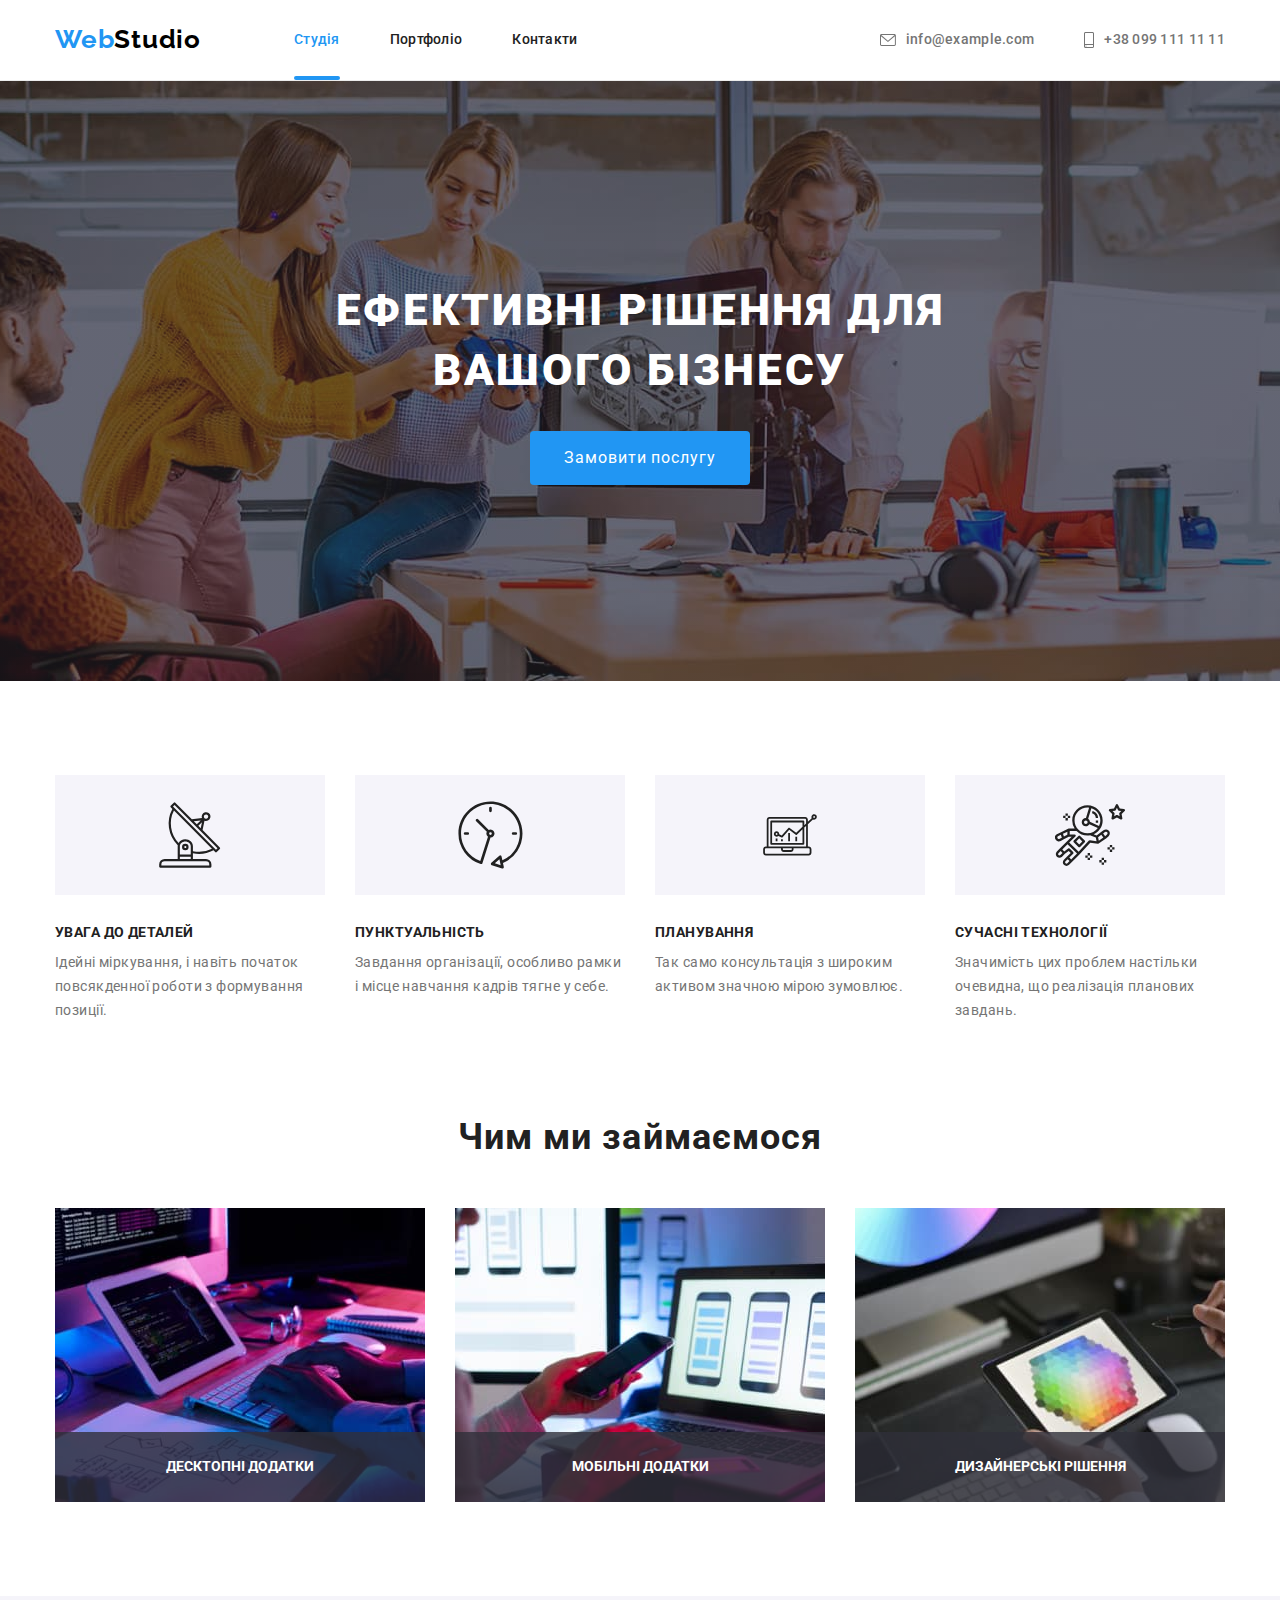
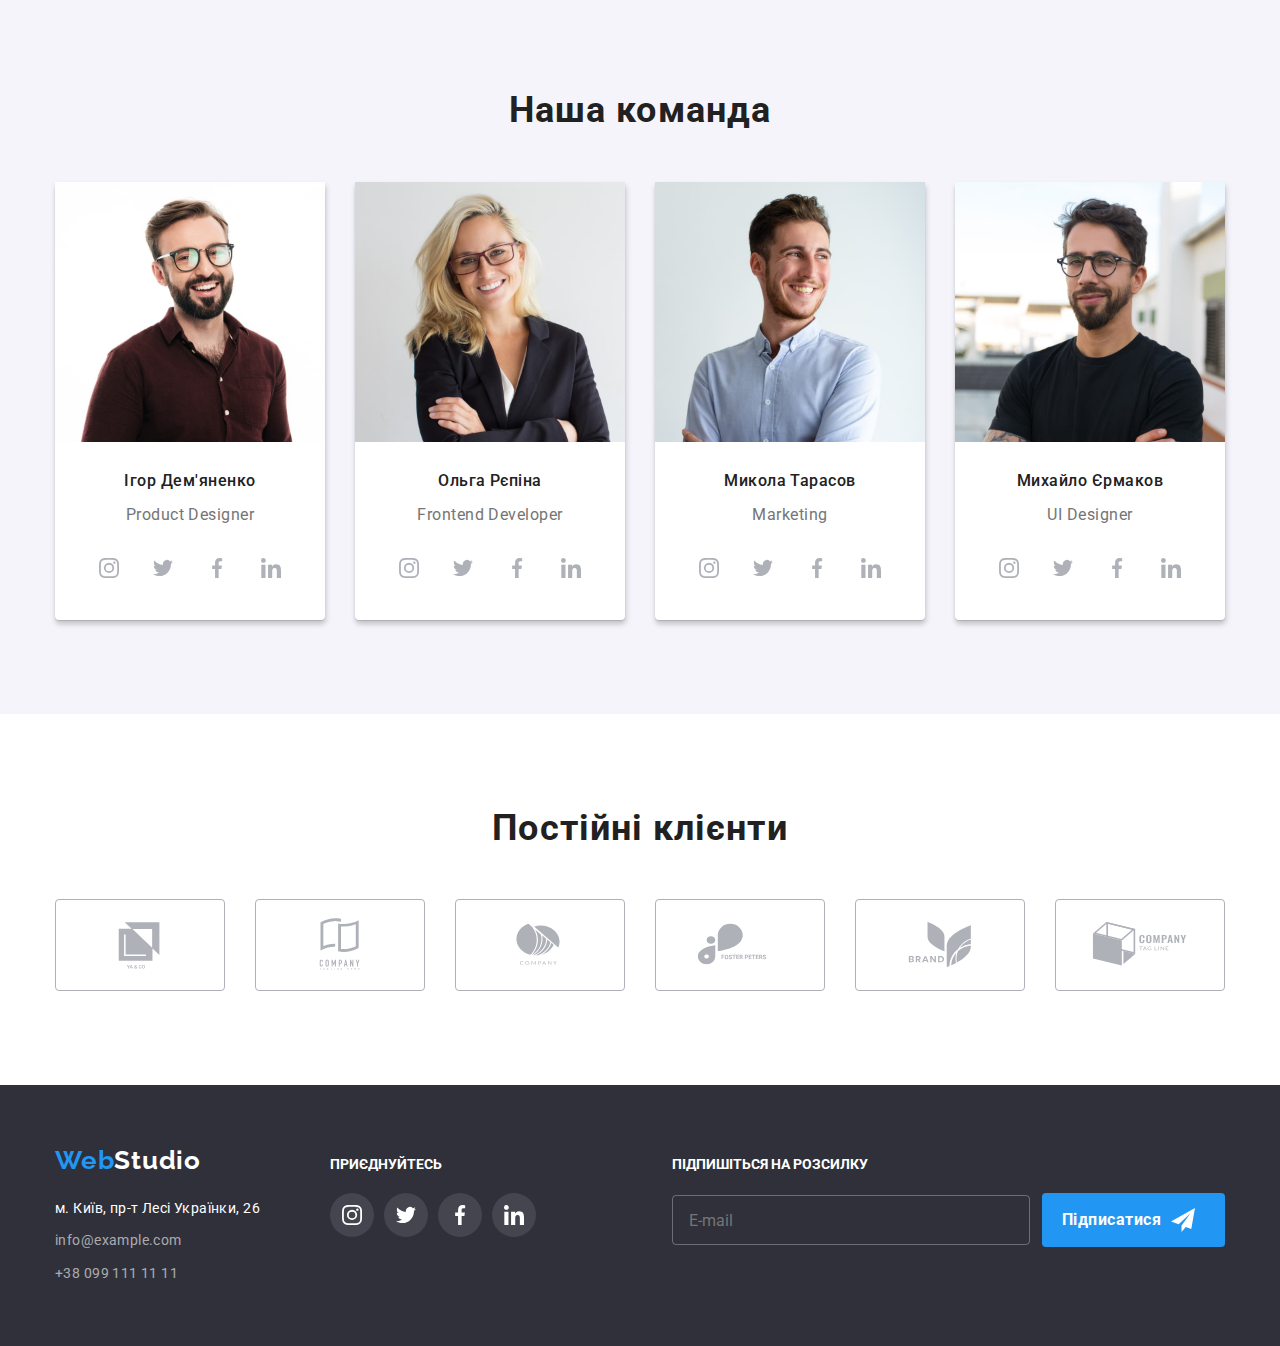
==== index.html @ 9c746c97 "start scss" ====
<!DOCTYPE html>
<html lang="en">
	<head>
		<meta charset="UTF-8" />
		<meta http-equiv="X-UA-Compatible" content="IE=edge" />
		<meta name="viewport" content="width=device-width, initial-scale=1.0" />
		<title>WebStudio</title>
		<link rel="preconnect" href="https://fonts.googleapis.com" />
		<link rel="preconnect" href="https://fonts.gstatic.com" crossorigin />
		<link
			href="https://fonts.googleapis.com/css2?family=Raleway:wght@700&family=Roboto:wght@400;500;700;900&display=swap"
			rel="stylesheet"
		/>
		<link
			rel="stylesheet"
			href="https://cdnjs.cloudflare.com/ajax/libs/modern-normalize/1.1.0/modern-normalize.min.css"
		/>
		<link rel="stylesheet" href="./css/styles.css" />
		<link rel="stylesheet" href="./css/main.min.css">
	</head>
	<body>
		<header class="header">
			<div class="container main-nav">
				<a href="./index.html" class="header-logo link">
					<span class="header-logo-part header-logo">Web</span><span class="header-logo-second-part header-logo">Studio</span>
				</a>

				<nav class="header-nav">
					<ul class="header-nav-list list">
						<li class="item"><a href="./index.html" class="header-link current link">Студія</a></li>
						<li class="item"><a href="./portfolio.html" class="header-link link">Портфоліо</a></li>
						<li class="item"><a href="/" class="header-link link">Контакти</a></li>
					</ul>
				</nav>
				<ul class="list header-contact">
					<li>
						<a href="mailto:info@example.com" class="header-mail link">
							<svg class="mail-soc-icon" width="16" height="12">
								<use href="./images/symbol-defs.svg#icon-envelope"></use>
							</svg>
							info@example.com
						</a>
					</li>
					<li class="header-tel-contact">
						<a href="tel:+380991111111" class="header-tel link">
							<svg class="phone-soc-icon" width="10" height="16">
								<use href="./images/symbol-defs.svg#icon-header-smartphone"></use>
							</svg>
							+38 099 111 11 11
						</a>
					</li>
				</ul>
			</div>
		</header>
		<main>
			<section class="hero">
				<div class="container">
					<h1 class="hero-title-main">Ефективні рішення для вашого бізнесу</h1>
					<button type="button" class="header-btn" data-modal-open>Замовити послугу</button>
				</div>
			</section>
			<!--Features-->
			<section class="section">
				<div class="container">
					<h2 class="visually-hidden">Наші переваги</h2>
					<ul class="hero-list list">
						<li class="hero-advantage">
							<div class="advantage-logo">
								<svg class="adv-logo-icon" width="65.32" height="70">
									<use href="./images/symbol-defs.svg#icon-antenna"></use>
								</svg>
							</div>
							<h3 class="hero-pre-title">УВАГА ДО ДЕТАЛЕЙ</h3>
							<p class="hero-text">Ідейні міркування, і навіть початок повсякденної роботи з формування позиції.</p>
						</li>
						<li class="hero-advantage">
							<div class="advantage-logo">
								<svg class="adv-logo-icon" width="66.96" height="70">
									<use href="./images/symbol-defs.svg#icon-clock"></use>
								</svg>
							</div>
							<h3 class="hero-pre-title">ПУНКТУАЛЬНІСТЬ</h3>
							<p class="hero-text">Завдання організації, особливо рамки і місце навчання кадрів тягне у себе.</p>
						</li>
						<li class="hero-advantage">
							<div class="advantage-logo">
								<svg class="adv-logo-icon" width="70" height="53.69">
									<use href="./images/symbol-defs.svg#icon-diagram-1"></use>
								</svg>
							</div>
							<h3 class="hero-pre-title">ПЛАНУВАННЯ</h3>
							<p class="hero-text">Так само консультація з широким активом значною мірою зумовлює.</p>
						</li>
						<li class="hero-advantage">
							<div class="advantage-logo">
								<svg class="adv-logo-icon" width="70" height="70">
									<use href="./images/symbol-defs.svg#icon-astronaut"></use>
								</svg>
							</div>
							<h3 class="hero-pre-title">СУЧАСНІ ТЕХНОЛОГІЇ</h3>
							<p class="hero-text">Значимість цих проблем настільки очевидна, що реалізація планових завдань.</p>
						</li>
					</ul>
				</div>
			</section>
			<section class="section work-section">
				<div class="container">
					<h2 class="hero-title">Чим ми займаємося</h2>
					<ul class="hero-item list">
						<li class="hero-item-list">
							<div class="hero-thumb">
								<img src="images/img(1).jpg" alt="development" width="370" />
								<p class="overcard-text">ДЕСКТОПНІ ДОДАТКИ</p>
							</div>
						</li>

						<li class="hero-item-list">
							<div class="hero-thumb">
								<img src="images/img(2).jpg" alt="applications" width="370" />
								<p class="overcard-text">МОБІЛЬНІ ДОДАТКИ</p>
							</div>
						</li>

						<li class="hero-item-list">
							<div class="hero-thumb">
								<img src="images/img(3).jpg" alt="colour-design" width="370" />
								<p class="overcard-text">ДИЗАЙНЕРСЬКІ РІШЕННЯ</p>
							</div>
						</li>
					</ul>
				</div>
			</section>
			<!--Team-->
			<section class="team-section section">
				<div class="container">
					<h2 class="hero-title">Наша команда</h2>
					<ul class="hero-team-list list">
						<li class="hero-team-item">
							<img src="images/img(4).jpg" class="hero-list-foto" alt="igor-demianenko" width="270" />
							<div class="hero-team-container">
								<h3 class="hero-team-member">Ігор Дем'яненко</h3>
								<p class="hero-team-text">Product Designer</p>
								<ul class="team-soc list">
									<li class="team-soc-item">
										<a href="" class="team-soc-link link">
											<svg class="team-soc-icon" width="20" height="20">
												<use href="./images/symbol-defs.svg#icon-instagram"></use>
											</svg>
										</a>
									</li>
									<li class="team-soc-item">
										<a href="" class="team-soc-link link">
											<svg class="team-soc-icon" width="20" height="20">
												<use href="./images/symbol-defs.svg#icon-twitter"></use>
											</svg>
										</a>
									</li>
									<li class="team-soc-item">
										<a href="" class="team-soc-link link">
											<svg class="team-soc-icon" width="20" height="20">
												<use href="./images/symbol-defs.svg#icon-facebook"></use>
											</svg>
										</a>
									</li>
									<li class="team-soc-item">
										<a href="" class="team-soc-link link">
											<svg class="team-soc-icon" width="20" height="20">
												<use href="./images/symbol-defs.svg#icon-linkedin"></use>
											</svg>
										</a>
									</li>
								</ul>
							</div>
						</li>
						<li class="hero-team-item">
							<img src="images/img(5).jpg" class="hero-list-foto" alt="olga-repina" width="270" />
							<div class="hero-team-container">
								<h3 class="hero-team-member">Ольга Рєпіна</h3>
								<p class="hero-team-text">Frontend Developer</p>
								<ul class="team-soc list">
									<li class="team-soc-item">
										<a href="" class="team-soc-link link">
											<svg class="team-soc-icon" width="20" height="20">
												<use href="./images/symbol-defs.svg#icon-instagram"></use>
											</svg>
										</a>
									</li>
									<li class="team-soc-item">
										<a href="" class="team-soc-link link">
											<svg class="team-soc-icon" width="20" height="20">
												<use href="./images/symbol-defs.svg#icon-twitter"></use>
											</svg>
										</a>
									</li>
									<li class="team-soc-item">
										<a href="" class="team-soc-link link">
											<svg class="team-soc-icon" width="20" height="20">
												<use href="./images/symbol-defs.svg#icon-facebook"></use>
											</svg>
										</a>
									</li>
									<li class="team-soc-item">
										<a href="" class="team-soc-link link">
											<svg class="team-soc-icon" width="20" height="20">
												<use href="./images/symbol-defs.svg#icon-linkedin"></use>
											</svg>
										</a>
									</li>
								</ul>
							</div>
						</li>
						<li class="hero-team-item">
							<img src="images/img(6).jpg" class="hero-list-foto" alt="nikolay-tarasov" width="270" />
							<div class="hero-team-container">
								<h3 class="hero-team-member">Микола Тарасов</h3>
								<p class="hero-team-text">Marketing</p>
								<ul class="team-soc list">
									<li class="team-soc-item">
										<a href="" class="team-soc-link link">
											<svg class="team-soc-icon" width="20" height="20">
												<use href="./images/symbol-defs.svg#icon-instagram"></use>
											</svg>
										</a>
									</li>
									<li class="team-soc-item">
										<a href="" class="team-soc-link link">
											<svg class="team-soc-icon" width="20" height="20">
												<use href="./images/symbol-defs.svg#icon-twitter"></use>
											</svg>
										</a>
									</li>
									<li class="team-soc-item">
										<a href="" class="team-soc-link link">
											<svg class="team-soc-icon" width="20" height="20">
												<use href="./images/symbol-defs.svg#icon-facebook"></use>
											</svg>
										</a>
									</li>
									<li class="team-soc-item">
										<a href="" class="team-soc-link link">
											<svg class="team-soc-icon" width="20" height="20">
												<use href="./images/symbol-defs.svg#icon-linkedin"></use>
											</svg>
										</a>
									</li>
								</ul>
							</div>
						</li>
						<li class="hero-team-item">
							<img src="images/img(7).jpg" class="hero-list-foto" alt="michail-ermakov" width="270" />
							<div class="hero-team-container">
								<h3 class="hero-team-member">Михайло Єрмаков</h3>
								<p class="hero-team-text">UI Designer</p>
								<ul class="team-soc list">
									<li class="team-soc-item">
										<a href="" class="team-soc-link link">
											<svg class="team-soc-icon" width="20" height="20">
												<use href="./images/symbol-defs.svg#icon-instagram"></use>
											</svg>
										</a>
									</li>
									<li class="team-soc-item">
										<a href="" class="team-soc-link link">
											<svg class="team-soc-icon" width="20" height="20">
												<use href="./images/symbol-defs.svg#icon-twitter"></use>
											</svg>
										</a>
									</li>
									<li class="team-soc-item">
										<a href="" class="team-soc-link link">
											<svg class="team-soc-icon" width="20" height="20">
												<use href="./images/symbol-defs.svg#icon-facebook"></use>
											</svg>
										</a>
									</li>
									<li class="team-soc-item">
										<a href="" class="team-soc-link link">
											<svg class="team-soc-icon" width="20" height="20">
												<use href="./images/symbol-defs.svg#icon-linkedin"></use>
											</svg>
										</a>
									</li>
								</ul>
							</div>
						</li>
					</ul>
				</div>
			</section>
			<section class="section">
				<div class="container">
					<h2 class="hero-title">Постійні клієнти</h2>
					<ul class="clients list">
						<li class="clients-list">
							<a class="clients-link" href="">
								<svg class="client-icon" width="106" height="60">
									<use href="./images/symbol-defs.svg#icon-Logo-1"></use>
								</svg>
							</a>
						</li>
						<li class="clients-list">
							<a class="clients-link" href="">
								<svg class="client-icon" width="106" height="60">
									<use href="./images/symbol-defs.svg#icon-Logo"></use>
								</svg>
							</a>
						</li>
						<li class="clients-list">
							<a class="clients-link" href="">
								<svg class="client-icon" width="106" height="60">
									<use href="./images/symbol-defs.svg#icon-Logo-2"></use>
								</svg>
							</a>
						</li>
						<li class="clients-list">
							<a class="clients-link" href="">
								<svg class="client-icon" width="106" height="60">
									<use href="./images/symbol-defs.svg#icon-Logo-3"></use>
								</svg>
							</a>
						</li>
						<li class="clients-list">
							<a class="clients-link" href="">
								<svg class="client-icon" width="106" height="60">
									<use href="./images/symbol-defs.svg#icon-Logo-4"></use>
								</svg>
							</a>
						</li>
						<li class="clients-list">
							<a class="clients-link" href="">
								<svg class="client-icon" width="106" height="60">
									<use href="./images/symbol-defs.svg#icon-Logo-5"></use>
								</svg>
							</a>
						</li>
					</ul>
				</div>
			</section>
		</main>
		<footer class="footer">
			<div class="container footer-container">
				<div class="footer-box">
					<a href="./index.html" class="footer-logo footer-logo-box link">
						<span class="footer-logo-part footer-logo">Web</span><span class="footer-logo-second-part footer-logo">Studio</span>
					</a>
					<address class="footer-list">
						<ul class="list">
							<li class="footer-adress-list">
								<a
									href="https://goo.gl/maps/3mXJQrNmYbc9jaJk7"
									class="footer-location link"
									target="_blank"
									rel="noopener noreferrer nofollow"
								>
									м. Київ, пр-т Лесі Українки, 26
								</a>
							</li>
							<li class="footer-adress-list">
								<a href="mailto:info@example.com" class="footer-mail link">info@example.com</a>
							</li>
							<li class="footer-adress-list">
								<a href="tel:+380991111111" class="footer-tel link">+38 099 111 11 11</a>
							</li>
						</ul>
					</address>
				</div>
				<div class="footer-soc">
					<p class="footer-soc-title">ПРИЄДНУЙТЕСЬ</p>
					<ul class="footer-soc-list list">
						<li>
							<a href="" class="footer-soc-link">
								<svg class="footer-soc-icon" width="20" height="20">
									<use href="./images/symbol-defs.svg#icon-instagram"></use>
								</svg>
							</a>
						</li>
						<li>
							<a href="" class="footer-soc-link">
								<svg class="footer-soc-icon" width="20" height="20">
									<use href="./images/symbol-defs.svg#icon-twitter"></use>
								</svg>
							</a>
						</li>
						<li>
							<a href="" class="footer-soc-link">
								<svg class="footer-soc-icon" width="20" height="20">
									<use href="./images/symbol-defs.svg#icon-facebook"></use>
								</svg>
							</a>
						</li>
						<li>
							<a href="" class="footer-soc-link">
								<svg class="footer-soc-icon" width="20" height="20">
									<use href="./images/symbol-defs.svg#icon-linkedin"></use>
								</svg>
							</a>
						</li>
					</ul>
				</div>
				<div class="footer-form">
					<p class="footer-form-title">ПІДПИШІТЬСЯ НА РОЗСИЛКУ</p>
					<form class="online-form">
						<label for="online-name"></label>
						<input class="online-input" type="email" id="online-name" placeholder="E-mail" />
						<button type="submit" class="online-btn">
							Підписатися
							<svg class="btn-icon" width="24" height="24">
								<use href="./images/symbol-defs.svg#icon-icon-send"></use>
							</svg>
						</button>
					</form>
				</div>
			</div>
		</footer>
		<div class="backdrop is-hidden" data-modal>
			<div class="modal">
				<button type="button" data-modal-close class="modal-close">
					<svg class="modal-close-icon" width="11" height="11">
						<use href="./images/symbol-defs.svg#icon-close-black-18dp-2-1-1"></use>
					</svg>
				</button>
				<p class="modal-title">Залиште свої дані, ми вам передзвонимо</p>
				<form class="modal-form">
					<div class="modal-field">
						<label class="form-text" for="user-name">Ім'я</label>
						<div class="input-wrap">
							<input type="text" name="user-name" id="user-name" class="modal-input" />
							<svg class="input-icon" width="18" height="18">
								<use href="./images/symbol-defs.svg#icon-person-black-18dp-1"></use>
							</svg>
						</div>
					</div>
					<div class="modal-field">
						<label class="form-text" for="user-tel">Телефон</label>
						<div class="input-wrap">
							<input type="tel" name="user-tel" id="user-tel" class="modal-input" />
							<svg class="input-icon" width="18" height="18">
								<use href="./images/symbol-defs.svg#icon-phone-black-18dp-1"></use>
							</svg>
						</div>
					</div>
					<div class="modal-field">
						<label class="form-text" for="user-email">Пошта</label>
						<div class="input-wrap">
							<input type="email" name="user-email" id="user-email" class="modal-input" />
							<svg class="input-icon" width="18" height="18">
								<use href="./images/symbol-defs.svg#icon-email-black-18dp-1"></use>
							</svg>
						</div>
					</div>

					<div class="modal-text-field">
						<label class="form-text" for="user-text">Коментар</label>
						<textarea class="modal-text" name="user-text" id="user-text" placeholder="Введіть текст"></textarea>
					</div>
					<div class="policy">
						<input class="modal-check visually-hidden" type="checkbox" name="policy" id="policy" value="true" />
						<label class="policy-text" for="policy">
							<span>
								<svg class="check-icon" width="16" height="15">
									<use href="./images/symbol-defs.svg#icon-Vector"></use>
								</svg>
							</span>
							Погоджуюся з розсилкою та приймаю
							<a href="" class="policy-agreement">Умови договору</a>
						</label>
					</div>

					<button type="submit" class="modal-button">Відправити</button>
				</form>
			</div>
		</div>
		<script src="./js/modal.js"></script>
	</body>
</html>
---- css/styles.css ----
/*Main*/



/*clients*/


/*footer*/


/*portfolio*/


/*modal window*/
---- css/main.min.css ----
body{font-family:"roboto",sans-serif;color:var(--primary-text-color)}.visually-hidden{position:absolute;width:1px;height:1px;margin:-1px;border:0;padding:0;white-space:nowrap;clip-path:inset(100%);clip:rect(0 0 0 0);overflow:hidden}.link{text-decoration:none}.list{list-style:none}ul,p,h1,h2,h3,h4,h5,h6{margin:0;padding:0px}:root{--primary-text-color: #757575;--primary-title-color: #212121;--accent-color: #2196f3}.container{width:1200px;margin-left:auto;margin-right:auto;padding-left:15px;padding-right:15px}.header{border-bottom:1px solid #ececec}.header-logo{font-family:"Raleway",sans-serif;font-weight:700;font-size:26px;line-height:1.2;letter-spacing:.03em}.header-logo-part{color:var(--accent-color)}.header-logo-second-part{color:#000}.header-nav{color:var(--primary-title-color);font-weight:500;font-size:14px;line-height:1.14;letter-spacing:.02em;margin-left:93px}.header-nav-list{display:flex}.item:last-child{margin-right:0px}.item{margin-right:50px}.main-nav{display:flex;align-items:center;padding-top:24px;padding-bottom:25px}.header-contact{display:flex;margin-left:auto}.header-tel-contact{margin-left:50px}.header-btn{display:block;box-sizing:border-box;padding:10px 32px;margin:30px auto 0;border-radius:4px;border-color:rgba(0,0,0,0);font-family:inherit;color:#fff;background-color:var(--accent-color);font-weight:696px;font-size:16px;line-height:1.87;align-items:center;text-align:center;letter-spacing:.06em}.header-btn:hover,.header-btn:focus{cursor:pointer}.header-link{color:var(--primary-title-color);font-weight:500;font-size:14px;line-height:1.14;letter-spacing:.02em;transition-property:color;transition-duration:250ms;transition-timing-function:cubic-bezier(0.4, 0, 0.2, 1);padding-top:32px;padding-bottom:32px}.current{color:var(--accent-color);position:relative}.current::after{position:absolute;display:block;content:"";background-color:var(--accent-color);width:100%;height:4px;border-radius:2px;left:0;bottom:-1px}.header-link:hover,.header-link:focus,.header-tel:hover,.header-tel:focus,.header-mail:hover,.header-mail:focus{color:var(--accent-color)}.header-mail:hover .mail-soc-icon,.header-mail:focus .mail-soc-icon{fill:#2196f3}.header-tel:hover .phone-soc-icon,.header-tel:focus .phone-soc-icon{fill:#2196f3}.current::after{content:"";background-color:var(--accent-color)}.header-mail,.header-tel{display:flex;align-items:center;color:var(--primary-text-color);font-weight:500;font-size:14px;line-height:1.14;letter-spacing:.02em;transition-property:color;transition-duration:250ms;transition-timing-function:cubic-bezier(0.4, 0, 0.2, 1)}.mail-soc-icon{fill:#757575;width:16px;height:12px;background-color:#fff;margin-right:10px;transition-property:fill;transition-duration:250ms;transition-timing-function:cubic-bezier(0.4, 0, 0.2, 1)}.phone-soc-icon{fill:#757575;width:10px;height:16px;background-color:#fff;margin-right:10px;transition-property:fill;transition-duration:250ms;transition-timing-function:cubic-bezier(0.4, 0, 0.2, 1)}.section{padding:94px 0px}.work-section{padding-top:0px}.hero-list{display:flex;padding:0px 0px}.hero-advantage{margin-right:30px;width:270px}.hero-advantage:last-child{margin-right:0px}.hero-pre-title{margin-bottom:10px}.hero{max-width:1600px;height:600px;margin-left:auto;margin-right:auto;background-image:linear-gradient(rgba(47, 48, 58, 0.4), rgba(47, 48, 58, 0.4)),url(../images/hero.jpg);background-repeat:no-repeat;background-position:center;background-size:cover;background-color:#2f303a;padding-top:200px;padding-bottom:200px}.hero-title{margin-bottom:50px}img{display:block;max-width:100%;height:auto}.overcard-text{position:absolute;display:flex;justify-content:center;align-items:center;bottom:0;color:#fff;width:100%;height:70px;font-size:14px;line-height:1.4;font-weight:700;background-color:rgba(47,48,58,.8)}.hero-thumb{position:relative}.hero-item{display:flex;padding-left:0px}.hero-item-list{margin-right:30px}.hero-item-list:last-child{margin-right:0px}.hero-title-main{margin-left:auto;margin-right:auto;max-width:696px;font-weight:900;font-size:44px;line-height:1.36;text-align:center;letter-spacing:.06em;text-transform:uppercase;color:#fff}.hero-pre-title{color:var(--primary-title-color);font-weight:700;font-size:14px;line-height:1.14;letter-spacing:.03em;text-transform:uppercase}.hero-title{color:var(--primary-title-color);font-weight:700;font-size:36px;line-height:1.16;text-align:center;letter-spacing:.03em}.advantage-logo{width:270px;height:120px;background-color:#f5f4fa;display:flex;justify-content:center;align-items:center;margin-bottom:30px}.adv-logo-icon{fill:#212121}.team-section{background-color:#f5f4fa}.hero-team-list{display:flex}.hero-team-item{margin-right:30px;background-color:#fff;box-shadow:0px 1px 1px rgba(0,0,0,.12),0px 4px 4px rgba(0,0,0,.06),1px 4px 6px rgba(0,0,0,.16);border-radius:0px 0px 4px 4px}.hero-team-item:last-child{margin-right:0px}.hero-team-member{color:var(--primary-title-color);font-weight:500;font-size:16px;line-height:1.18;text-align:center;letter-spacing:.03em;margin-bottom:10px}.hero-text,.hero-team-text{color:var(--primary-text-color)}.hero-text{font-size:14px;line-height:1.7;letter-spacing:.03em}.hero-team-text{font-size:16px;line-height:1.8;text-align:center;letter-spacing:.03em;margin-bottom:16px}.hero-team-container{padding-top:30px;padding-bottom:30px}.team-soc{display:flex;justify-content:center;gap:10px}.team-soc-link{width:44px;height:44px;border-radius:50%;background-color:#fff;display:flex;justify-content:center;align-items:center;transition:background-color 250ms cubic-bezier(0.4, 0, 0.2, 1)}.team-soc-link:hover,.team-soc-link:focus{background-color:#2196f3}.team-soc-link:hover .team-soc-icon,.team-soc-link:focus .team-soc-icon{fill:#fff}.team-soc-icon{fill:#afb1b8;transition-property:fill;transition-duration:250ms;transition-timing-function:cubic-bezier(0.4, 0, 0.2, 1)}.clients{display:flex;justify-content:center;align-items:center}.clients-list{margin-right:30px}.client-icon{fill:#afb1b8;transition-property:fill;transition-duration:250ms;transition-timing-function:cubic-bezier(0.4, 0, 0.2, 1)}.clients-link:hover,.clients-link:focus{border-color:#2196f3}.clients-link:hover .client-icon,.clients-link:focus .client-icon{fill:#2196f3}.clients-list:last-child{margin-right:0px}.clients-link{border:1px solid #afb1b8;width:170px;height:92px;display:flex;justify-content:center;align-items:center;border-radius:4px;transition-property:border-color;transition-duration:250ms;transition-timing-function:cubic-bezier(0.4, 0, 0.2, 1)}.footer{padding-top:60px;padding-bottom:60px}.footer-logo{font-family:"Raleway",sans-serif;font-weight:700;font-size:26px;line-height:1.2;letter-spacing:.03em}.footer-logo-box{display:block;margin-bottom:20px}.footer-adress-list{margin-bottom:9px}.footer-adress-list:last-child{margin-bottom:0px}.footer-logo-part{color:var(--accent-color)}.footer-logo-second-part{color:#fff}.footer{background-color:#2f303a}.footer-location{font-style:normal;font-size:14px;line-height:1.7;letter-spacing:.03em;color:#fff}.footer-mail,.footer-tel{font-style:normal;font-size:14px;line-height:1.7;letter-spacing:.03em;color:rgba(255,255,255,.6)}.footer-soc-title{margin-bottom:20px;display:block;font-style:normal;font-size:14px;font-weight:700;color:#fff}.footer-soc-link{display:flex;justify-content:center;align-items:center;width:44px;height:44px;border-radius:50%;background-color:rgba(255,255,255,.1);transition-property:background-color;transition-duration:250ms;transition-timing-function:cubic-bezier(0.4, 0, 0.2, 1)}.footer-soc-icon{fill:#fff;transition-property:fill;transition-duration:250ms;transition-timing-function:cubic-bezier(0.4, 0, 0.2, 1)}.footer-soc-link:hover,.footer-soc-link:focus{background-color:#2196f3}.footer-container{display:flex;align-items:baseline}.footer-soc-list{display:flex;gap:10px}.footer-soc{margin-left:70px}.online-input{width:358px;height:50px;border:1px solid rgba(255,255,255,.3);border-radius:4px;background-color:rgba(0,0,0,0);padding-left:16px;color:#fff}.online-input::placeholder{width:358px;height:50px}.online-input:hover,.online-input:focus{border-color:var(--accent-color)}.online-input:hover::placeholder,.online-input:focus::placeholder{color:#fff}.footer-form{margin-left:auto}.online-form{display:flex;align-items:center;justify-content:center}.footer-form-title{color:#fff;font-weight:700;font-size:14px;line-height:1.14;margin-bottom:20px}.online-btn{display:flex;align-items:center;justify-content:center;border-radius:4px;border-color:rgba(0,0,0,0);padding:10px 28px 10px 18px;margin-left:12px;font-family:inherit;background-color:var(--accent-color);color:#fff;font-weight:700;font-size:16px;line-height:1.87;text-align:center;letter-spacing:.03em;transition-property:background-color,box-shadow,color;transition-duration:250ms;transition-timing-function:cubic-bezier(0.4, 0, 0.2, 1)}.btn-icon{fill:#fff;margin-left:10px}.online-btn:hover,.online-btn:focus{cursor:pointer}.backdrop{position:fixed;top:0;left:0;width:100%;height:100%;border-radius:4px;background-color:rgba(0,0,0,.2);transition-property:opacity;transition-duration:500ms;transition-timing-function:cubic-bezier(0.4, 0, 0.2, 1)}.backdrop.is-hidden{opacity:0;pointer-events:none}.modal{position:absolute;top:50%;left:50%;transform:translate(-50%, -50%);width:528px;height:581px;background-color:#fff;padding:40px}.modal-close{position:absolute;display:flex;justify-content:center;align-items:center;width:30px;height:30px;border:1px solid rgba(0,0,0,.1);border-radius:50%;background-color:#fff;margin:0px;right:8px;top:8px}.modal-title{text-align:center;font-size:20px;color:#212121;font-weight:700;line-height:1.17;margin-bottom:12px}.modal-close:hover,.modal-close:focus{cursor:pointer}.modal-close:hover .modal-close-icon,.modal-close:focus .modal-close-icon{fill:var(--accent-color)}.input-icon{position:absolute;left:15px;top:50%;transform:translateY(-50%);transition-property:fill;transition-duration:250ms;transition-timing-function:cubic-bezier(0.4, 0, 0.2, 1)}.input-wrap{position:relative}.modal-input{width:100%;height:40px;border:1px solid rgba(33,33,33,.2);border-radius:4px;padding-left:42px;color:#000;outline:none;transition-property:border-color;transition-duration:250ms;transition-timing-function:cubic-bezier(0.4, 0, 0.2, 1)}.modal-input:hover,.modal-input:focus,.modal-text:hover,.modal-text:focus{cursor:pointer;border-color:#2196f3}.modal-input:hover+.input-icon,.modal-input:focus+.input-icon{fill:#2196f3}.modal-field{margin-bottom:10px}.modal-text-field{margin-bottom:0px}.modal-text{width:448px;height:120px;border:1px solid rgba(33,33,33,.2);outline:none;resize:none;padding:12px}.form-text{display:block;font-size:12px;font-weight:400px;line-height:1.16;color:#757575;margin-bottom:4px}.policy{margin-top:20px;margin-bottom:30px}.policy-agreement{color:#2196f3;margin-left:5px}.policy-agreement:hover,.policy-agreement:hover{cursor:pointer}.policy-text{display:flex;align-items:center;justify-content:center;font-size:14px;font-weight:400px;line-height:1.71;color:#757575}.policy-text span{display:flex;align-items:center;justify-content:center;font-size:14px;font-weight:400px;line-height:1.71;color:#757575;border-radius:2px;margin-right:9px;border:1px solid #212121}.check-icon{fill:rgba(0,0,0,0)}.modal-check:checked+.policy-text span{background-color:var(--accent-color);border:none}.modal-check:focus+.policy-text span{border-color:#2196f3}.modal-check:checked+.policy-text .check-icon{fill:#fff;opacity:1}.modal-button{display:block;box-sizing:border-box;align-items:center;text-align:center;padding:10px 52px;margin-left:auto;margin-right:auto;border-radius:4px;border-color:rgba(0,0,0,0);font-family:inherit;color:#fff;background-color:var(--accent-color);font-weight:700px;font-size:16px;line-height:1.87;letter-spacing:.06em;transition-property:box-shadow;transition-duration:250ms;transition-timing-function:cubic-bezier(0.4, 0, 0.2, 1)}.modal-button:hover,.modal-button:focus{cursor:pointer;box-shadow:0px 1px 1px rgba(0,0,0,.12),0px 4px 4px rgba(0,0,0,.06),1px 4px 6px rgba(0,0,0,.16)}.portfolio-btn-main{display:flex;margin-bottom:50px;justify-content:center}.portfolio-btn{border-radius:4px;border-color:rgba(0,0,0,0);padding:6px 22px 6px 22px;font-family:inherit;color:var(--primary-title-color);background-color:#f5f4fa;font-weight:500;font-size:16px;line-height:1.6;text-align:center;letter-spacing:.03em;transition-property:background-color,box-shadow,color;transition-duration:250ms;transition-timing-function:cubic-bezier(0.4, 0, 0.2, 1)}.portfolio-btn-list{margin-right:8px}.portfolio-btn-list:last-child{margin-right:0px}.portfolio-btn:hover,.portfolio-btn:focus{color:#fff;cursor:pointer;background-color:var(--accent-color);display:block;box-shadow:0px 1px 1px rgba(0,0,0,.12),0px 4px 4px rgba(0,0,0,.06),1px 4px 6px rgba(0,0,0,.16)}.portfolio-list{display:flex;flex-wrap:wrap}.portfolio-thumb-text{position:absolute;top:0;left:0;color:#fff;font-weight:400;font-size:18px;line-height:1.55;background-color:rgba(33,150,243,.9);height:100%;padding:63px 24px;transform:translateY(100%);transition-property:transform;transition-duration:250ms;transition-timing-function:cubic-bezier(0.4, 0, 0.2, 1)}.portfolio-thumb-card{position:relative;overflow:hidden}.portfolio-element{width:370px;margin-right:30px;margin-bottom:30px}.project-link:hover .portfolio-thumb-text{transform:translateY(0)}.project-link:focus .portfolio-thumb-text{transform:translateY(0)}.portfolio-element:nth-last-child(-n+3){margin-bottom:0px}.portfolio-element:nth-child(3n){margin-right:0px}.project-link{display:block;transition-property:box-shadow;transition-duration:250ms;transition-timing-function:cubic-bezier(0.4, 0, 0.2, 1)}.project-link:hover,.project-link:focus{box-shadow:0px 1px 1px rgba(0,0,0,.12),0px 4px 4px rgba(0,0,0,.06),1px 4px 6px rgba(0,0,0,.16)}.portfolio-examples-title{margin-bottom:4px;color:var(--primary-title-color);font-weight:700;font-size:18px;line-height:2;letter-spacing:.06em}.portfolio-examples-text{color:var(--primary-text-color);font-size:16px;line-height:1.87;letter-spacing:.03em}.portfolio-examples-container{padding:20px 24px 20px 24px;border:1px solid #eee}/*# sourceMappingURL=main.min.css.map */
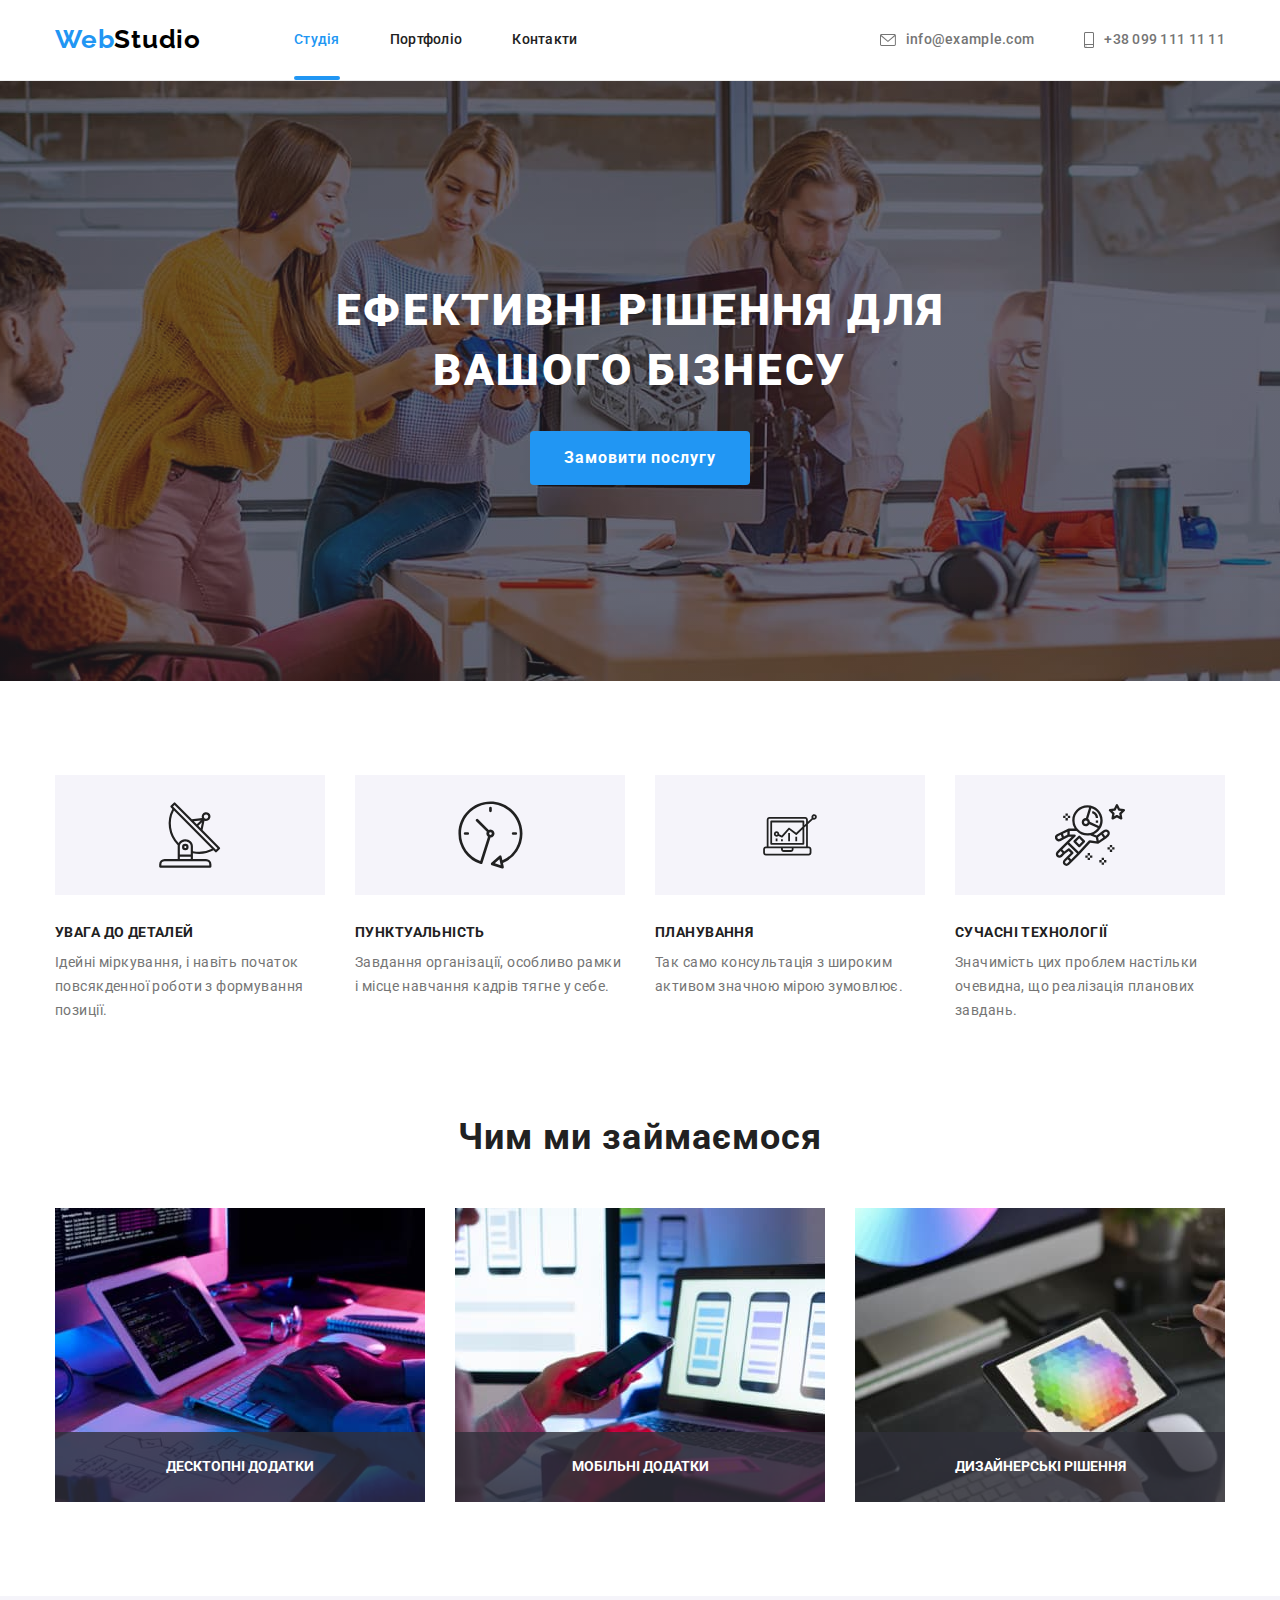
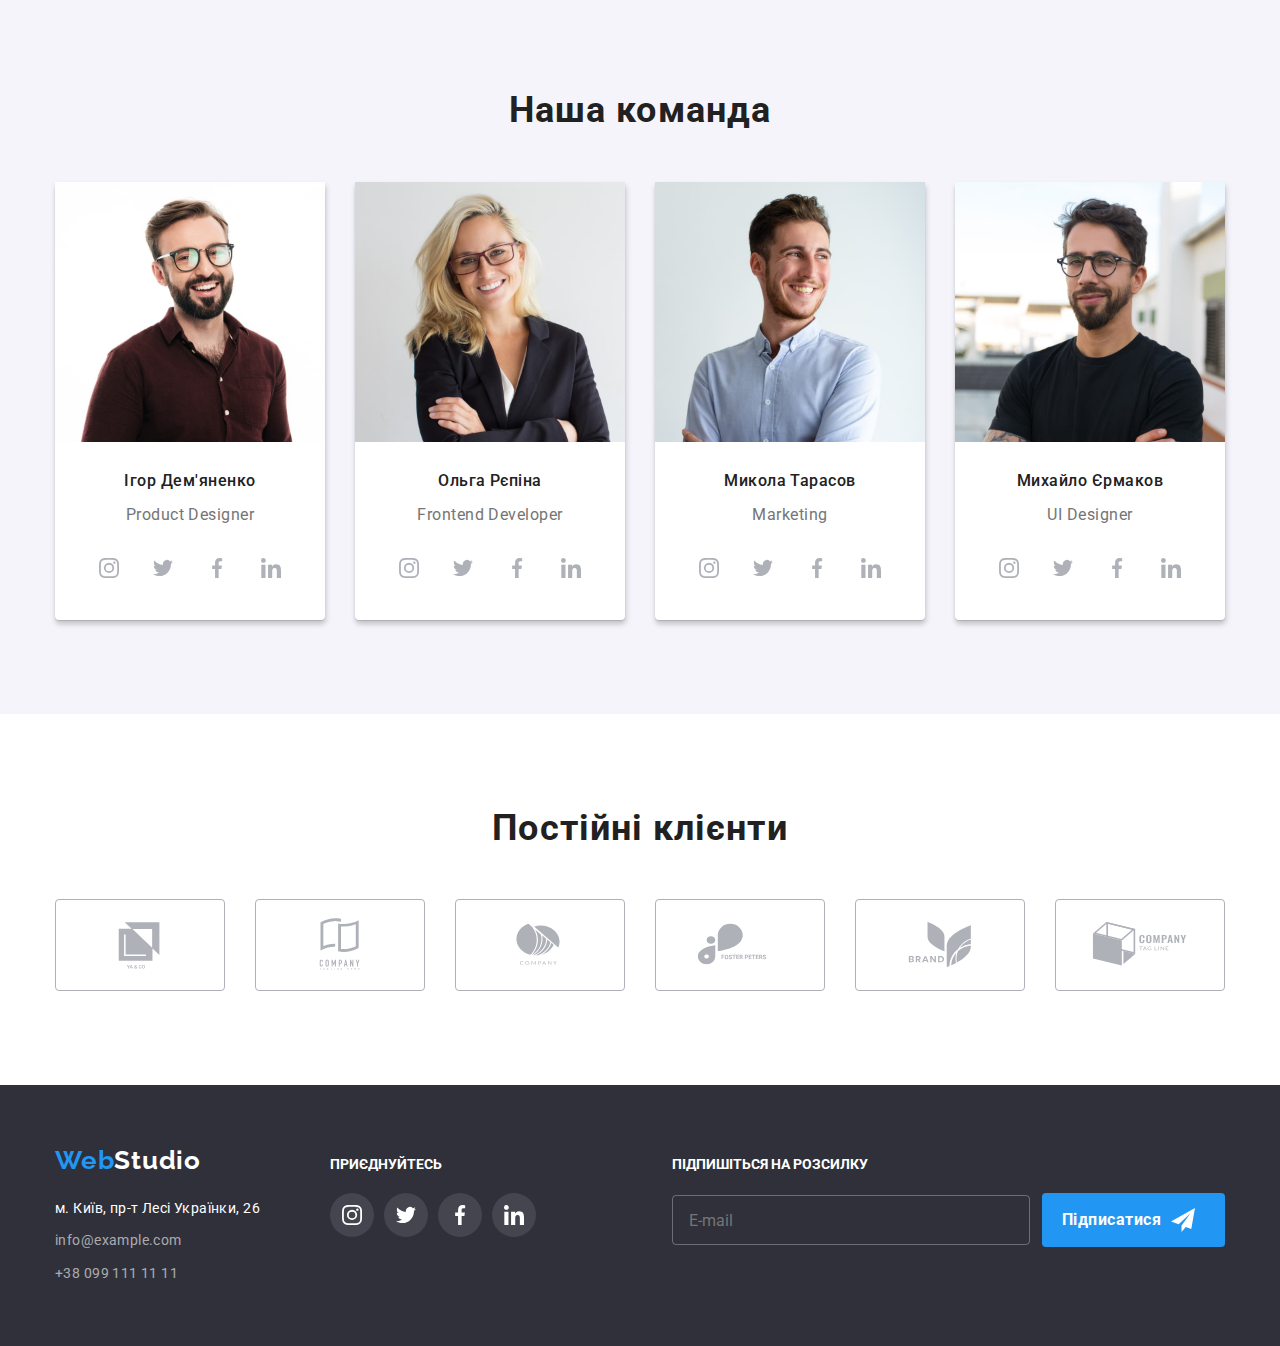
==== commit 51ccef99: "1" ====
--- a/index.html
+++ b/index.html
@@ -25,7 +25,7 @@
 					<span class="header-logo-part header-logo">Web</span><span class="header-logo-second-part header-logo">Studio</span>
 				</a>
 
-				<nav class="header-nav">
+				<nav class="navigation header__navigation">
 					<ul class="header-nav-list list">
 						<li class="item"><a href="./index.html" class="header-link current link">Студія</a></li>
 						<li class="item"><a href="./portfolio.html" class="header-link link">Портфоліо</a></li>
--- a/css/main.min.css
+++ b/css/main.min.css
@@ -1 +1 @@
-body{font-family:"roboto",sans-serif;color:var(--primary-text-color)}.visually-hidden{position:absolute;width:1px;height:1px;margin:-1px;border:0;padding:0;white-space:nowrap;clip-path:inset(100%);clip:rect(0 0 0 0);overflow:hidden}.link{text-decoration:none}.list{list-style:none}ul,p,h1,h2,h3,h4,h5,h6{margin:0;padding:0px}:root{--primary-text-color: #757575;--primary-title-color: #212121;--accent-color: #2196f3}.container{width:1200px;margin-left:auto;margin-right:auto;padding-left:15px;padding-right:15px}.header{border-bottom:1px solid #ececec}.header-logo{font-family:"Raleway",sans-serif;font-weight:700;font-size:26px;line-height:1.2;letter-spacing:.03em}.header-logo-part{color:var(--accent-color)}.header-logo-second-part{color:#000}.header-nav{color:var(--primary-title-color);font-weight:500;font-size:14px;line-height:1.14;letter-spacing:.02em;margin-left:93px}.header-nav-list{display:flex}.item:last-child{margin-right:0px}.item{margin-right:50px}.main-nav{display:flex;align-items:center;padding-top:24px;padding-bottom:25px}.header-contact{display:flex;margin-left:auto}.header-tel-contact{margin-left:50px}.header-btn{display:block;box-sizing:border-box;padding:10px 32px;margin:30px auto 0;border-radius:4px;border-color:rgba(0,0,0,0);font-family:inherit;color:#fff;background-color:var(--accent-color);font-weight:696px;font-size:16px;line-height:1.87;align-items:center;text-align:center;letter-spacing:.06em}.header-btn:hover,.header-btn:focus{cursor:pointer}.header-link{color:var(--primary-title-color);font-weight:500;font-size:14px;line-height:1.14;letter-spacing:.02em;transition-property:color;transition-duration:250ms;transition-timing-function:cubic-bezier(0.4, 0, 0.2, 1);padding-top:32px;padding-bottom:32px}.current{color:var(--accent-color);position:relative}.current::after{position:absolute;display:block;content:"";background-color:var(--accent-color);width:100%;height:4px;border-radius:2px;left:0;bottom:-1px}.header-link:hover,.header-link:focus,.header-tel:hover,.header-tel:focus,.header-mail:hover,.header-mail:focus{color:var(--accent-color)}.header-mail:hover .mail-soc-icon,.header-mail:focus .mail-soc-icon{fill:#2196f3}.header-tel:hover .phone-soc-icon,.header-tel:focus .phone-soc-icon{fill:#2196f3}.current::after{content:"";background-color:var(--accent-color)}.header-mail,.header-tel{display:flex;align-items:center;color:var(--primary-text-color);font-weight:500;font-size:14px;line-height:1.14;letter-spacing:.02em;transition-property:color;transition-duration:250ms;transition-timing-function:cubic-bezier(0.4, 0, 0.2, 1)}.mail-soc-icon{fill:#757575;width:16px;height:12px;background-color:#fff;margin-right:10px;transition-property:fill;transition-duration:250ms;transition-timing-function:cubic-bezier(0.4, 0, 0.2, 1)}.phone-soc-icon{fill:#757575;width:10px;height:16px;background-color:#fff;margin-right:10px;transition-property:fill;transition-duration:250ms;transition-timing-function:cubic-bezier(0.4, 0, 0.2, 1)}.section{padding:94px 0px}.work-section{padding-top:0px}.hero-list{display:flex;padding:0px 0px}.hero-advantage{margin-right:30px;width:270px}.hero-advantage:last-child{margin-right:0px}.hero-pre-title{margin-bottom:10px}.hero{max-width:1600px;height:600px;margin-left:auto;margin-right:auto;background-image:linear-gradient(rgba(47, 48, 58, 0.4), rgba(47, 48, 58, 0.4)),url(../images/hero.jpg);background-repeat:no-repeat;background-position:center;background-size:cover;background-color:#2f303a;padding-top:200px;padding-bottom:200px}.hero-title{margin-bottom:50px}img{display:block;max-width:100%;height:auto}.overcard-text{position:absolute;display:flex;justify-content:center;align-items:center;bottom:0;color:#fff;width:100%;height:70px;font-size:14px;line-height:1.4;font-weight:700;background-color:rgba(47,48,58,.8)}.hero-thumb{position:relative}.hero-item{display:flex;padding-left:0px}.hero-item-list{margin-right:30px}.hero-item-list:last-child{margin-right:0px}.hero-title-main{margin-left:auto;margin-right:auto;max-width:696px;font-weight:900;font-size:44px;line-height:1.36;text-align:center;letter-spacing:.06em;text-transform:uppercase;color:#fff}.hero-pre-title{color:var(--primary-title-color);font-weight:700;font-size:14px;line-height:1.14;letter-spacing:.03em;text-transform:uppercase}.hero-title{color:var(--primary-title-color);font-weight:700;font-size:36px;line-height:1.16;text-align:center;letter-spacing:.03em}.advantage-logo{width:270px;height:120px;background-color:#f5f4fa;display:flex;justify-content:center;align-items:center;margin-bottom:30px}.adv-logo-icon{fill:#212121}.team-section{background-color:#f5f4fa}.hero-team-list{display:flex}.hero-team-item{margin-right:30px;background-color:#fff;box-shadow:0px 1px 1px rgba(0,0,0,.12),0px 4px 4px rgba(0,0,0,.06),1px 4px 6px rgba(0,0,0,.16);border-radius:0px 0px 4px 4px}.hero-team-item:last-child{margin-right:0px}.hero-team-member{color:var(--primary-title-color);font-weight:500;font-size:16px;line-height:1.18;text-align:center;letter-spacing:.03em;margin-bottom:10px}.hero-text,.hero-team-text{color:var(--primary-text-color)}.hero-text{font-size:14px;line-height:1.7;letter-spacing:.03em}.hero-team-text{font-size:16px;line-height:1.8;text-align:center;letter-spacing:.03em;margin-bottom:16px}.hero-team-container{padding-top:30px;padding-bottom:30px}.team-soc{display:flex;justify-content:center;gap:10px}.team-soc-link{width:44px;height:44px;border-radius:50%;background-color:#fff;display:flex;justify-content:center;align-items:center;transition:background-color 250ms cubic-bezier(0.4, 0, 0.2, 1)}.team-soc-link:hover,.team-soc-link:focus{background-color:#2196f3}.team-soc-link:hover .team-soc-icon,.team-soc-link:focus .team-soc-icon{fill:#fff}.team-soc-icon{fill:#afb1b8;transition-property:fill;transition-duration:250ms;transition-timing-function:cubic-bezier(0.4, 0, 0.2, 1)}.clients{display:flex;justify-content:center;align-items:center}.clients-list{margin-right:30px}.client-icon{fill:#afb1b8;transition-property:fill;transition-duration:250ms;transition-timing-function:cubic-bezier(0.4, 0, 0.2, 1)}.clients-link:hover,.clients-link:focus{border-color:#2196f3}.clients-link:hover .client-icon,.clients-link:focus .client-icon{fill:#2196f3}.clients-list:last-child{margin-right:0px}.clients-link{border:1px solid #afb1b8;width:170px;height:92px;display:flex;justify-content:center;align-items:center;border-radius:4px;transition-property:border-color;transition-duration:250ms;transition-timing-function:cubic-bezier(0.4, 0, 0.2, 1)}.footer{padding-top:60px;padding-bottom:60px}.footer-logo{font-family:"Raleway",sans-serif;font-weight:700;font-size:26px;line-height:1.2;letter-spacing:.03em}.footer-logo-box{display:block;margin-bottom:20px}.footer-adress-list{margin-bottom:9px}.footer-adress-list:last-child{margin-bottom:0px}.footer-logo-part{color:var(--accent-color)}.footer-logo-second-part{color:#fff}.footer{background-color:#2f303a}.footer-location{font-style:normal;font-size:14px;line-height:1.7;letter-spacing:.03em;color:#fff}.footer-mail,.footer-tel{font-style:normal;font-size:14px;line-height:1.7;letter-spacing:.03em;color:rgba(255,255,255,.6)}.footer-soc-title{margin-bottom:20px;display:block;font-style:normal;font-size:14px;font-weight:700;color:#fff}.footer-soc-link{display:flex;justify-content:center;align-items:center;width:44px;height:44px;border-radius:50%;background-color:rgba(255,255,255,.1);transition-property:background-color;transition-duration:250ms;transition-timing-function:cubic-bezier(0.4, 0, 0.2, 1)}.footer-soc-icon{fill:#fff;transition-property:fill;transition-duration:250ms;transition-timing-function:cubic-bezier(0.4, 0, 0.2, 1)}.footer-soc-link:hover,.footer-soc-link:focus{background-color:#2196f3}.footer-container{display:flex;align-items:baseline}.footer-soc-list{display:flex;gap:10px}.footer-soc{margin-left:70px}.online-input{width:358px;height:50px;border:1px solid rgba(255,255,255,.3);border-radius:4px;background-color:rgba(0,0,0,0);padding-left:16px;color:#fff}.online-input::placeholder{width:358px;height:50px}.online-input:hover,.online-input:focus{border-color:var(--accent-color)}.online-input:hover::placeholder,.online-input:focus::placeholder{color:#fff}.footer-form{margin-left:auto}.online-form{display:flex;align-items:center;justify-content:center}.footer-form-title{color:#fff;font-weight:700;font-size:14px;line-height:1.14;margin-bottom:20px}.online-btn{display:flex;align-items:center;justify-content:center;border-radius:4px;border-color:rgba(0,0,0,0);padding:10px 28px 10px 18px;margin-left:12px;font-family:inherit;background-color:var(--accent-color);color:#fff;font-weight:700;font-size:16px;line-height:1.87;text-align:center;letter-spacing:.03em;transition-property:background-color,box-shadow,color;transition-duration:250ms;transition-timing-function:cubic-bezier(0.4, 0, 0.2, 1)}.btn-icon{fill:#fff;margin-left:10px}.online-btn:hover,.online-btn:focus{cursor:pointer}.backdrop{position:fixed;top:0;left:0;width:100%;height:100%;border-radius:4px;background-color:rgba(0,0,0,.2);transition-property:opacity;transition-duration:500ms;transition-timing-function:cubic-bezier(0.4, 0, 0.2, 1)}.backdrop.is-hidden{opacity:0;pointer-events:none}.modal{position:absolute;top:50%;left:50%;transform:translate(-50%, -50%);width:528px;height:581px;background-color:#fff;padding:40px}.modal-close{position:absolute;display:flex;justify-content:center;align-items:center;width:30px;height:30px;border:1px solid rgba(0,0,0,.1);border-radius:50%;background-color:#fff;margin:0px;right:8px;top:8px}.modal-title{text-align:center;font-size:20px;color:#212121;font-weight:700;line-height:1.17;margin-bottom:12px}.modal-close:hover,.modal-close:focus{cursor:pointer}.modal-close:hover .modal-close-icon,.modal-close:focus .modal-close-icon{fill:var(--accent-color)}.input-icon{position:absolute;left:15px;top:50%;transform:translateY(-50%);transition-property:fill;transition-duration:250ms;transition-timing-function:cubic-bezier(0.4, 0, 0.2, 1)}.input-wrap{position:relative}.modal-input{width:100%;height:40px;border:1px solid rgba(33,33,33,.2);border-radius:4px;padding-left:42px;color:#000;outline:none;transition-property:border-color;transition-duration:250ms;transition-timing-function:cubic-bezier(0.4, 0, 0.2, 1)}.modal-input:hover,.modal-input:focus,.modal-text:hover,.modal-text:focus{cursor:pointer;border-color:#2196f3}.modal-input:hover+.input-icon,.modal-input:focus+.input-icon{fill:#2196f3}.modal-field{margin-bottom:10px}.modal-text-field{margin-bottom:0px}.modal-text{width:448px;height:120px;border:1px solid rgba(33,33,33,.2);outline:none;resize:none;padding:12px}.form-text{display:block;font-size:12px;font-weight:400px;line-height:1.16;color:#757575;margin-bottom:4px}.policy{margin-top:20px;margin-bottom:30px}.policy-agreement{color:#2196f3;margin-left:5px}.policy-agreement:hover,.policy-agreement:hover{cursor:pointer}.policy-text{display:flex;align-items:center;justify-content:center;font-size:14px;font-weight:400px;line-height:1.71;color:#757575}.policy-text span{display:flex;align-items:center;justify-content:center;font-size:14px;font-weight:400px;line-height:1.71;color:#757575;border-radius:2px;margin-right:9px;border:1px solid #212121}.check-icon{fill:rgba(0,0,0,0)}.modal-check:checked+.policy-text span{background-color:var(--accent-color);border:none}.modal-check:focus+.policy-text span{border-color:#2196f3}.modal-check:checked+.policy-text .check-icon{fill:#fff;opacity:1}.modal-button{display:block;box-sizing:border-box;align-items:center;text-align:center;padding:10px 52px;margin-left:auto;margin-right:auto;border-radius:4px;border-color:rgba(0,0,0,0);font-family:inherit;color:#fff;background-color:var(--accent-color);font-weight:700px;font-size:16px;line-height:1.87;letter-spacing:.06em;transition-property:box-shadow;transition-duration:250ms;transition-timing-function:cubic-bezier(0.4, 0, 0.2, 1)}.modal-button:hover,.modal-button:focus{cursor:pointer;box-shadow:0px 1px 1px rgba(0,0,0,.12),0px 4px 4px rgba(0,0,0,.06),1px 4px 6px rgba(0,0,0,.16)}.portfolio-btn-main{display:flex;margin-bottom:50px;justify-content:center}.portfolio-btn{border-radius:4px;border-color:rgba(0,0,0,0);padding:6px 22px 6px 22px;font-family:inherit;color:var(--primary-title-color);background-color:#f5f4fa;font-weight:500;font-size:16px;line-height:1.6;text-align:center;letter-spacing:.03em;transition-property:background-color,box-shadow,color;transition-duration:250ms;transition-timing-function:cubic-bezier(0.4, 0, 0.2, 1)}.portfolio-btn-list{margin-right:8px}.portfolio-btn-list:last-child{margin-right:0px}.portfolio-btn:hover,.portfolio-btn:focus{color:#fff;cursor:pointer;background-color:var(--accent-color);display:block;box-shadow:0px 1px 1px rgba(0,0,0,.12),0px 4px 4px rgba(0,0,0,.06),1px 4px 6px rgba(0,0,0,.16)}.portfolio-list{display:flex;flex-wrap:wrap}.portfolio-thumb-text{position:absolute;top:0;left:0;color:#fff;font-weight:400;font-size:18px;line-height:1.55;background-color:rgba(33,150,243,.9);height:100%;padding:63px 24px;transform:translateY(100%);transition-property:transform;transition-duration:250ms;transition-timing-function:cubic-bezier(0.4, 0, 0.2, 1)}.portfolio-thumb-card{position:relative;overflow:hidden}.portfolio-element{width:370px;margin-right:30px;margin-bottom:30px}.project-link:hover .portfolio-thumb-text{transform:translateY(0)}.project-link:focus .portfolio-thumb-text{transform:translateY(0)}.portfolio-element:nth-last-child(-n+3){margin-bottom:0px}.portfolio-element:nth-child(3n){margin-right:0px}.project-link{display:block;transition-property:box-shadow;transition-duration:250ms;transition-timing-function:cubic-bezier(0.4, 0, 0.2, 1)}.project-link:hover,.project-link:focus{box-shadow:0px 1px 1px rgba(0,0,0,.12),0px 4px 4px rgba(0,0,0,.06),1px 4px 6px rgba(0,0,0,.16)}.portfolio-examples-title{margin-bottom:4px;color:var(--primary-title-color);font-weight:700;font-size:18px;line-height:2;letter-spacing:.06em}.portfolio-examples-text{color:var(--primary-text-color);font-size:16px;line-height:1.87;letter-spacing:.03em}.portfolio-examples-container{padding:20px 24px 20px 24px;border:1px solid #eee}/*# sourceMappingURL=main.min.css.map */+body{font-family:"roboto",sans-serif;color:var(--primary-text-color)}.link{text-decoration:none}.list{list-style:none}ul,p,h1,h2,h3,h4,h5,h6{margin:0;padding:0px}:root{--primary-text-color: #757575;--primary-title-color: #212121;--accent-color: #2196f3}.visually-hidden{position:absolute;width:1px;height:1px;margin:-1px;border:0;padding:0;white-space:nowrap;clip-path:inset(100%);clip:rect(0 0 0 0);overflow:hidden}.header{border-bottom:1px solid #ececec}.header-logo{font-family:"Raleway",sans-serif;font-size:26px;line-height:1.2;font-weight:700;letter-spacing:.03em}.header-logo-part{color:var(--accent-color)}.header-logo-second-part{color:#000}.navigation{color:var(--primary-title-color);font-size:14px;line-height:1.14;font-weight:500;letter-spacing:.02em}.header__navigation{margin-left:93px}.header-nav-list{display:flex}.item{margin-right:50px}.item:last-child{margin-right:0px}.main-nav{display:flex;align-items:center;padding-top:24px;padding-bottom:25px}.header-contact{display:flex;margin-left:auto}.header-tel-contact{margin-left:50px}.header-link{color:var(--primary-title-color);font-size:14px;line-height:1.14;font-weight:500;letter-spacing:.02em;transition-property:color;transition-duration:250ms;transition-timing-function:cubic-bezier(0.4, 0, 0.2, 1);padding-top:32px;padding-bottom:32px}.header-link:hover,.header-link:focus{color:var(--accent-color)}.current{color:var(--accent-color);position:relative}.current::after{position:absolute;display:block;content:"";background-color:var(--accent-color);width:100%;height:4px;border-radius:2px;left:0;bottom:-1px}.current::after{content:"";background-color:var(--accent-color)}.header-mail,.header-tel{display:flex;align-items:center;color:var(--primary-text-color);font-size:14px;line-height:1.14;font-weight:500;letter-spacing:.02em;transition-property:color;transition-duration:250ms;transition-timing-function:cubic-bezier(0.4, 0, 0.2, 1)}.header-mail .header-tel:hover,.header-mail:focus,.header-mail:hover,.header-tel .header-tel:hover,.header-tel:focus,.header-tel:hover{color:var(--accent-color)}.mail-soc-icon{fill:#757575;width:16px;height:12px;background-color:#fff;margin-right:10px;transition-property:fill;transition-duration:250ms;transition-timing-function:cubic-bezier(0.4, 0, 0.2, 1)}.header-mail:hover .mail-soc-icon,.header-mail:focus .mail-soc-icon{fill:#2196f3}.phone-soc-icon{fill:#757575;width:10px;height:16px;background-color:#fff;margin-right:10px;transition-property:fill;transition-duration:250ms;transition-timing-function:cubic-bezier(0.4, 0, 0.2, 1)}.header-tel:hover .phone-soc-icon,.header-tel:focus .phone-soc-icon{fill:#2196f3}.section{padding:94px 0px}.work-section{padding-top:0px}.hero-list{display:flex;padding:0px 0px}.hero-advantage{margin-right:30px;width:270px}.hero-advantage:last-child{margin-right:0px}.hero-pre-title{margin-bottom:10px}.hero{max-width:1600px;height:600px;margin-left:auto;margin-right:auto;background-image:linear-gradient(rgba(47, 48, 58, 0.4), rgba(47, 48, 58, 0.4)),url(../images/hero.jpg);background-repeat:no-repeat;background-position:center;background-size:cover;background-color:#2f303a;padding-top:200px;padding-bottom:200px}.hero-title{margin-bottom:50px}img{display:block;max-width:100%;height:auto}.overcard-text{position:absolute;display:flex;align-items:center;justify-content:center;bottom:0;color:#fff;width:100%;height:70px;font-size:14px;line-height:1.4;font-weight:700;background-color:rgba(47,48,58,.8)}.hero-thumb{position:relative}.hero-item{display:flex;padding-left:0px}.hero-item-list{margin-right:30px}.hero-item-list:last-child{margin-right:0px}.hero-title-main{margin-left:auto;margin-right:auto;max-width:696px;font-size:44px;line-height:1.36;font-weight:900;letter-spacing:.06em;text-align:center;text-transform:uppercase;color:#fff}.hero-pre-title{color:var(--primary-title-color);font-size:14px;line-height:1.14;font-weight:700;letter-spacing:.03em;text-transform:uppercase}.hero-title{color:var(--primary-title-color);font-size:36px;line-height:1.16;font-weight:700;letter-spacing:.03em;text-align:center}.advantage-logo{display:flex;align-items:center;justify-content:center;width:270px;height:120px;background-color:#f5f4fa;margin-bottom:30px}.adv-logo-icon{fill:#212121}.footer{padding-top:60px;padding-bottom:60px}.footer-logo{font-family:"Raleway",sans-serif;font-size:26px;line-height:1.2;font-weight:700;letter-spacing:.03em}.footer-logo-box{display:block;margin-bottom:20px}.footer-adress-list{margin-bottom:9px}.footer-adress-list:last-child{margin-bottom:0px}.footer-logo-part{color:var(--accent-color)}.footer-logo-second-part{color:#fff}.footer{background-color:#2f303a}.footer-location{font-style:normal;font-size:14px;line-height:1.7;letter-spacing:.03em;color:#fff}.footer-mail,.footer-tel{font-style:normal;font-size:14px;line-height:1.7;letter-spacing:.03em;color:rgba(255,255,255,.6)}.footer-soc-title{margin-bottom:20px;display:block;font-style:normal;font-size:14px;font-weight:700;color:#fff}.footer-soc-link{display:flex;align-items:center;justify-content:center;width:44px;height:44px;border-radius:50%;background-color:rgba(255,255,255,.1);transition-property:background-color;transition-duration:250ms;transition-timing-function:cubic-bezier(0.4, 0, 0.2, 1)}.footer-soc-link:hover,.footer-soc-link:focus{background-color:#2196f3}.footer-soc-icon{fill:#fff;transition-property:fill;transition-duration:250ms;transition-timing-function:cubic-bezier(0.4, 0, 0.2, 1)}.footer-container{display:flex;align-items:baseline}.footer-soc-list{display:flex;gap:10px}.footer-soc{margin-left:70px}.backdrop{position:fixed;top:0;left:0;width:100%;height:100%;border-radius:4px;background-color:rgba(0,0,0,.2);transition-property:opacity;transition-duration:500ms;transition-timing-function:cubic-bezier(0.4, 0, 0.2, 1)}.backdrop.is-hidden{opacity:0;pointer-events:none}.modal{position:absolute;top:50%;left:50%;transform:translate(-50%, -50%);width:528px;height:581px;background-color:#fff;padding:40px}.modal-close{position:absolute;display:flex;justify-content:center;align-items:center;width:30px;height:30px;border:1px solid rgba(0,0,0,.1);border-radius:50%;background-color:#fff;margin:0px;right:8px;top:8px}.modal-title{text-align:center;font-size:20px;color:#212121;font-weight:700;line-height:1.17;margin-bottom:12px}.modal-close:hover,.modal-close:focus{cursor:pointer}.modal-close:hover .modal-close-icon,.modal-close:focus .modal-close-icon{fill:var(--accent-color)}.input-icon{position:absolute;left:15px;top:50%;transform:translateY(-50%);transition-property:fill;transition-duration:250ms;transition-timing-function:cubic-bezier(0.4, 0, 0.2, 1)}.input-wrap{position:relative}.modal-input{width:100%;height:40px;border:1px solid rgba(33,33,33,.2);border-radius:4px;padding-left:42px;color:#000;outline:none;transition-property:border-color;transition-duration:250ms;transition-timing-function:cubic-bezier(0.4, 0, 0.2, 1)}.modal-input:hover,.modal-input:focus,.modal-text:hover,.modal-text:focus{cursor:pointer;border-color:#2196f3}.modal-input:hover+.input-icon,.modal-input:focus+.input-icon{fill:#2196f3}.modal-field{margin-bottom:10px}.modal-text-field{margin-bottom:0px}.modal-text{width:448px;height:120px;border:1px solid rgba(33,33,33,.2);outline:none;resize:none;padding:12px}.form-text{display:block;font-size:12px;font-weight:400px;line-height:1.16;color:#757575;margin-bottom:4px}.policy{margin-top:20px;margin-bottom:30px}.policy-agreement{color:#2196f3;margin-left:5px}.policy-agreement:hover,.policy-agreement:hover{cursor:pointer}.policy-text{display:flex;align-items:center;justify-content:center;font-size:14px;font-weight:400px;line-height:1.71;color:#757575}.policy-text span{display:flex;align-items:center;justify-content:center;font-size:14px;font-weight:400px;line-height:1.71;color:#757575;border-radius:2px;margin-right:9px;border:1px solid #212121}.check-icon{fill:rgba(0,0,0,0)}.modal-check:checked+.policy-text span{background-color:var(--accent-color);border:none}.modal-check:focus+.policy-text span{border-color:#2196f3}.modal-check:checked+.policy-text .check-icon{fill:#fff;opacity:1}.modal-button{display:block;box-sizing:border-box;align-items:center;text-align:center;padding:10px 52px;margin-left:auto;margin-right:auto;border-radius:4px;border-color:rgba(0,0,0,0);font-family:inherit;color:#fff;background-color:var(--accent-color);font-weight:700px;font-size:16px;line-height:1.87;letter-spacing:.06em;transition-property:box-shadow;transition-duration:250ms;transition-timing-function:cubic-bezier(0.4, 0, 0.2, 1)}.modal-button:hover,.modal-button:focus{cursor:pointer;box-shadow:0px 1px 1px rgba(0,0,0,.12),0px 4px 4px rgba(0,0,0,.06),1px 4px 6px rgba(0,0,0,.16)}.team-section{background-color:#f5f4fa}.hero-team-list{display:flex}.hero-team-item{margin-right:30px;background-color:#fff;box-shadow:0px 1px 1px rgba(0,0,0,.12),0px 4px 4px rgba(0,0,0,.06),1px 4px 6px rgba(0,0,0,.16);border-radius:0px 0px 4px 4px}.hero-team-item:last-child{margin-right:0px}.hero-team-member{color:var(--primary-title-color);font-size:16px;line-height:1.18;font-weight:500;letter-spacing:.03em;text-align:center;margin-bottom:10px}.hero-text,.hero-team-text{color:var(--primary-text-color)}.hero-text{font-size:14px;line-height:1.7;letter-spacing:.03em}.hero-team-text{font-size:16px;line-height:1.8;letter-spacing:.03em;text-align:center;margin-bottom:16px}.hero-team-container{padding-top:30px;padding-bottom:30px}.team-soc{display:flex;justify-content:center;gap:10px}.team-soc-link{display:flex;align-items:center;justify-content:center;width:44px;height:44px;border-radius:50%;background-color:#fff;transition:background-color 250ms cubic-bezier(0.4, 0, 0.2, 1)}.team-soc-link:hover,.team-soc-link:focus{background-color:#2196f3}.team-soc-icon{fill:#afb1b8;transition-property:fill;transition-duration:250ms;transition-timing-function:cubic-bezier(0.4, 0, 0.2, 1)}.team-soc-link:hover .team-soc-icon,.team-soc-link:focus .team-soc-icon{fill:#fff}.clients{display:flex;align-items:center;justify-content:center}.clients-list{margin-right:30px}.client-icon{fill:#afb1b8;transition-property:fill;transition-duration:250ms;transition-timing-function:cubic-bezier(0.4, 0, 0.2, 1)}.clients-link:hover .client-icon,.clients-link:focus .client-icon{fill:#2196f3}.clients-list:last-child{margin-right:0px}.clients-link{border:1px solid #afb1b8;width:170px;height:92px;display:flex;align-items:center;justify-content:center;border-radius:4px;transition-property:border-color;transition-duration:250ms;transition-timing-function:cubic-bezier(0.4, 0, 0.2, 1)}.clients-link:hover,.clients-link:focus{border-color:#2196f3}.portfolio-list{display:flex;flex-wrap:wrap}.portfolio-thumb-text{position:absolute;top:0;left:0;color:#fff;font-size:18px;line-height:1.55;font-weight:400;background-color:rgba(33,150,243,.9);height:100%;padding:63px 24px;transform:translateY(100%);transition-property:transform;transition-duration:250ms;transition-timing-function:cubic-bezier(0.4, 0, 0.2, 1)}.portfolio-thumb-card{position:relative;overflow:hidden}.portfolio-element{width:370px;margin-right:30px;margin-bottom:30px}.project-link:hover .portfolio-thumb-text{transform:translateY(0)}.project-link:focus .portfolio-thumb-text{transform:translateY(0)}.portfolio-element:nth-last-child(-n+3){margin-bottom:0px}.portfolio-element:nth-child(3n){margin-right:0px}.project-link{display:block;transition-property:box-shadow;transition-duration:250ms;transition-timing-function:cubic-bezier(0.4, 0, 0.2, 1)}.project-link:hover,.project-link:focus{box-shadow:0px 1px 1px rgba(0,0,0,.12),0px 4px 4px rgba(0,0,0,.06),1px 4px 6px rgba(0,0,0,.16)}.portfolio-examples-title{margin-bottom:4px;color:var(--primary-title-color);font-size:18px;line-height:2;font-weight:700;letter-spacing:.06em}.portfolio-examples-text{color:var(--primary-text-color);font-size:16px;line-height:1.87;letter-spacing:.03em}.portfolio-examples-container{padding:20px 24px 20px 24px;border:1px solid #eee}.header-btn{font-size:16px;line-height:1.87;font-weight:696;letter-spacing:.06em;display:block;box-sizing:border-box;padding:10px 32px;margin:30px auto 0;border-radius:4px;border-color:rgba(0,0,0,0);font-family:inherit;color:#fff;background-color:var(--accent-color);align-items:center;text-align:center}.header-btn:hover,.header-btn:focus{cursor:pointer}.modal-button{font-size:16px;line-height:1.87;font-weight:700;letter-spacing:.06em;display:block;box-sizing:border-box;align-items:center;text-align:center;padding:10px 52px;margin-left:auto;margin-right:auto;border-radius:4px;border-color:rgba(0,0,0,0);font-family:inherit;color:#fff;background-color:var(--accent-color);transition-property:box-shadow;transition-duration:250ms;transition-timing-function:cubic-bezier(0.4, 0, 0.2, 1)}.modal-button:hover,.modal-button:focus{cursor:pointer;box-shadow:0px 1px 1px rgba(0,0,0,.12),0px 4px 4px rgba(0,0,0,.06),1px 4px 6px rgba(0,0,0,.16)}.online-btn{display:flex;align-items:center;justify-content:center;font-size:16px;line-height:1.87;font-weight:700;letter-spacing:.03em;border-radius:4px;border-color:rgba(0,0,0,0);padding:10px 28px 10px 18px;margin-left:12px;font-family:inherit;background-color:var(--accent-color);color:#fff;text-align:center;transition-property:background-color,box-shadow,color;transition-duration:250ms;transition-timing-function:cubic-bezier(0.4, 0, 0.2, 1)}.online-btn:hover,.online-btn:focus{cursor:pointer}.btn-icon{fill:#fff;margin-left:10px}.portfolio-btn-main{display:flex;margin-bottom:50px;justify-content:center}.portfolio-btn{font-size:16px;line-height:1.6;font-weight:500;letter-spacing:.03em;border-radius:4px;border-color:rgba(0,0,0,0);padding:6px 22px 6px 22px;font-family:inherit;color:var(--primary-title-color);background-color:#f5f4fa;text-align:center;transition-property:background-color,box-shadow,color;transition-duration:250ms;transition-timing-function:cubic-bezier(0.4, 0, 0.2, 1)}.portfolio-btn:hover,.portfolio-btn:focus{color:#fff;cursor:pointer;background-color:var(--accent-color);display:block;box-shadow:0px 1px 1px rgba(0,0,0,.12),0px 4px 4px rgba(0,0,0,.06),1px 4px 6px rgba(0,0,0,.16)}.portfolio-btn-list{margin-right:8px}.portfolio-btn-list:last-child{margin-right:0px}.online-input{width:358px;height:50px;border:1px solid rgba(255,255,255,.3);border-radius:4px;background-color:rgba(0,0,0,0);padding-left:16px;color:#fff}.online-input::placeholder{width:358px;height:50px}.online-input:hover,.online-input:focus{border-color:var(--accent-color)}.online-input:hover::placeholder,.online-input:focus::placeholder{color:#fff}.footer-form{margin-left:auto}.online-form{display:flex;align-items:center;justify-content:center}.footer-form-title{font-size:14px;line-height:1.14;font-weight:700;color:#fff;margin-bottom:20px}.container{width:1200px;margin-left:auto;margin-right:auto;padding-left:15px;padding-right:15px}/*# sourceMappingURL=main.min.css.map */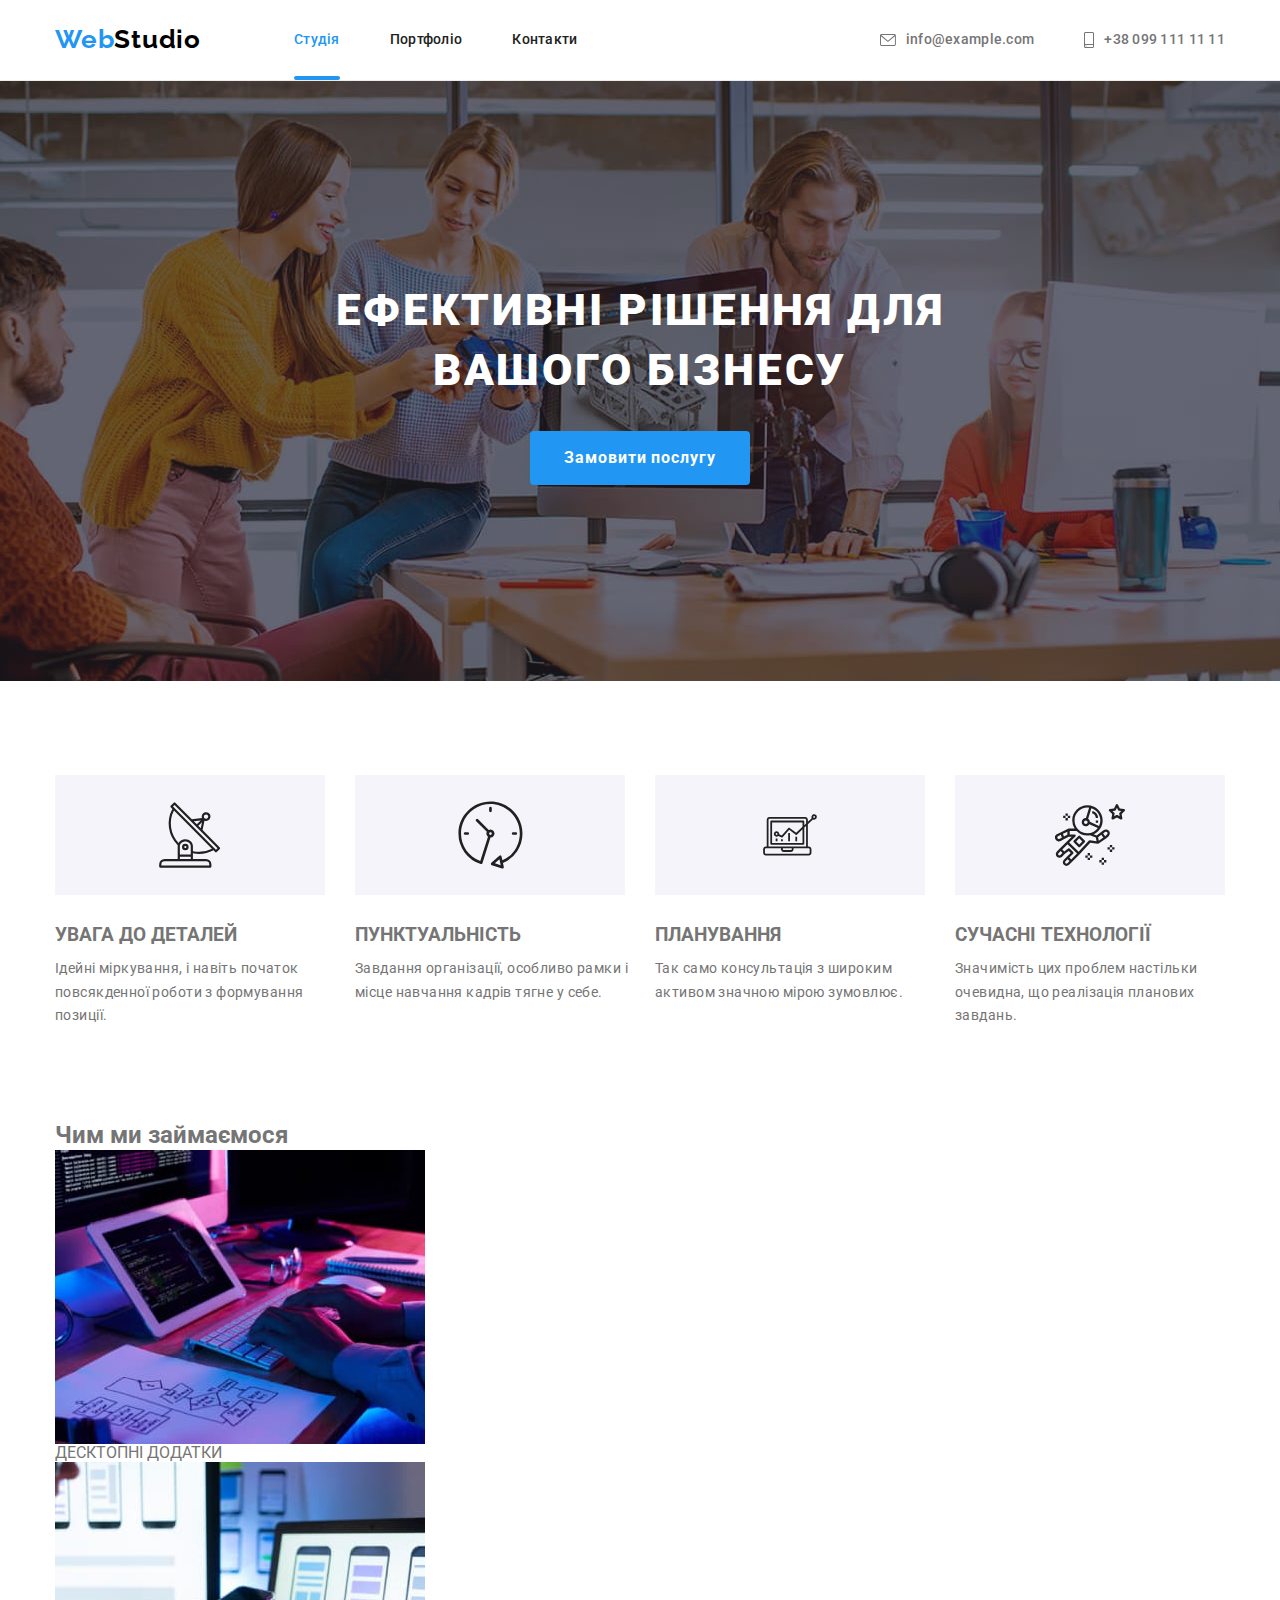
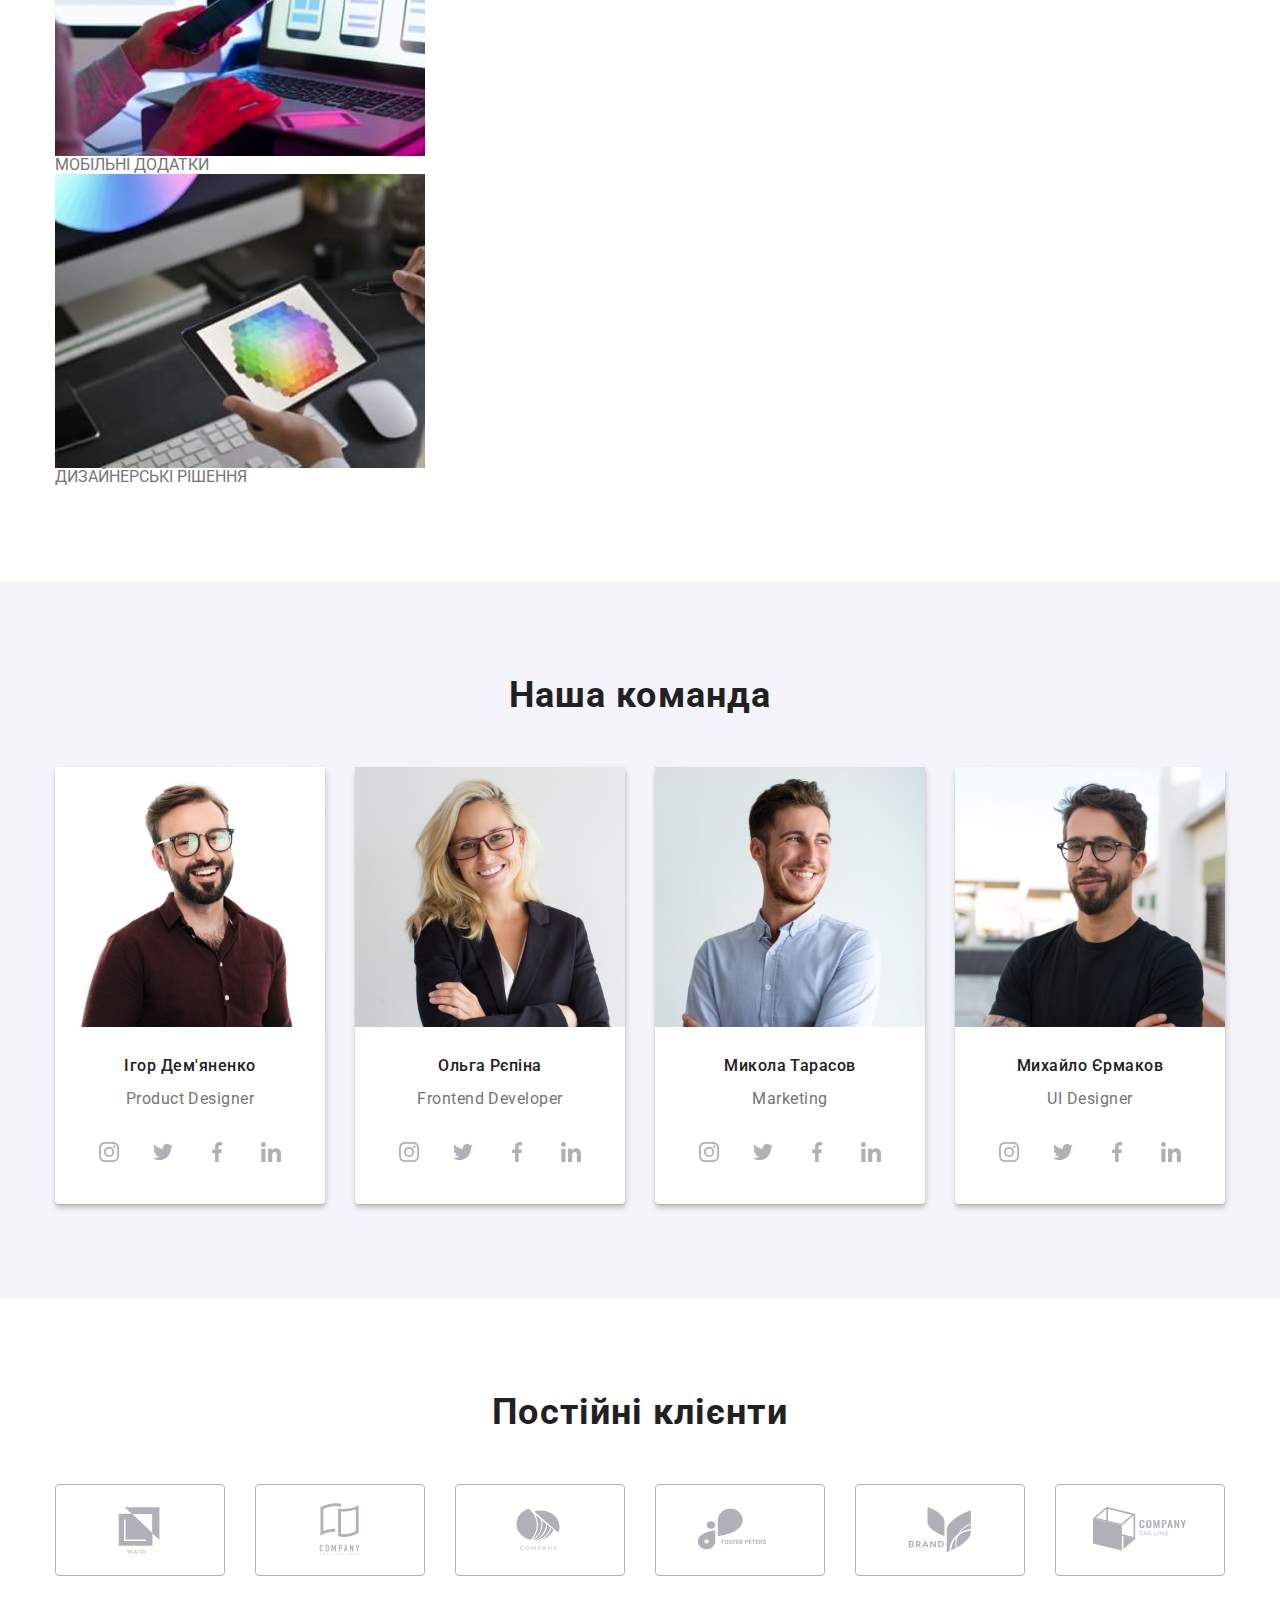
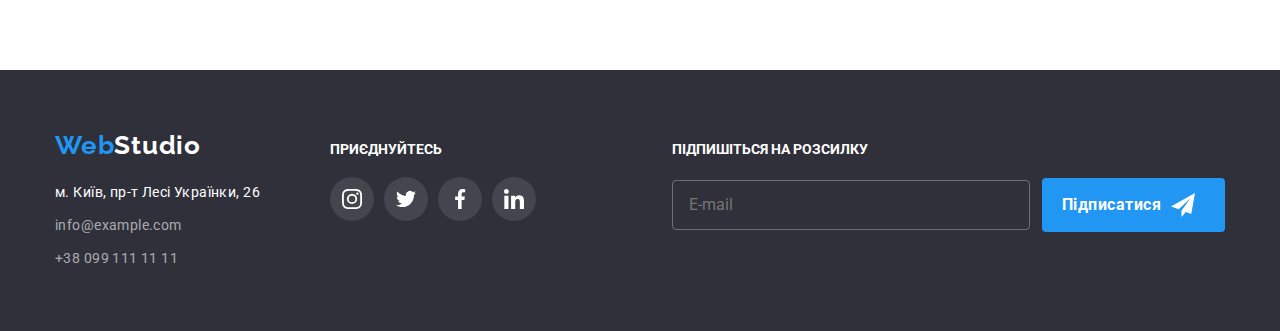
==== commit caf30e10: "hero done" ====
--- a/index.html
+++ b/index.html
@@ -20,30 +20,30 @@
 	</head>
 	<body>
 		<header class="header">
-			<div class="container main-nav">
-				<a href="./index.html" class="header-logo link">
-					<span class="header-logo-part header-logo">Web</span><span class="header-logo-second-part header-logo">Studio</span>
+			<div class="container header__container">
+				<a href="./index.html" class="logo link">
+					<span class="header__logo logo">Web</span><span class="header__logo--part logo">Studio</span>
 				</a>
 
 				<nav class="navigation header__navigation">
-					<ul class="header-nav-list list">
-						<li class="item"><a href="./index.html" class="header-link current link">Студія</a></li>
-						<li class="item"><a href="./portfolio.html" class="header-link link">Портфоліо</a></li>
-						<li class="item"><a href="/" class="header-link link">Контакти</a></li>
+					<ul class="navigation__list list">
+						<li class="navigation__item"><a href="./index.html" class="navigation__link current link">Студія</a></li>
+						<li class="navigation__item"><a href="./portfolio.html" class="navigation__link link">Портфоліо</a></li>
+						<li class="navigation__item"><a href="/" class="navigation__link link">Контакти</a></li>
 					</ul>
 				</nav>
-				<ul class="list header-contact">
+				<ul class="list connect header__connect">
 					<li>
-						<a href="mailto:info@example.com" class="header-mail link">
-							<svg class="mail-soc-icon" width="16" height="12">
+						<a href="mailto:info@example.com" class="connect__mail link">
+							<svg class="connect__icon--mail" width="16" height="12">
 								<use href="./images/symbol-defs.svg#icon-envelope"></use>
 							</svg>
 							info@example.com
 						</a>
 					</li>
-					<li class="header-tel-contact">
-						<a href="tel:+380991111111" class="header-tel link">
-							<svg class="phone-soc-icon" width="10" height="16">
+					<li class="header__connect--tel">
+						<a href="tel:+380991111111" class="connect__tel link">
+							<svg class="connect__icon--tel" width="10" height="16">
 								<use href="./images/symbol-defs.svg#icon-header-smartphone"></use>
 							</svg>
 							+38 099 111 11 11
@@ -53,78 +53,78 @@
 			</div>
 		</header>
 		<main>
-			<section class="hero">
+			<section class="bunner">
 				<div class="container">
-					<h1 class="hero-title-main">Ефективні рішення для вашого бізнесу</h1>
-					<button type="button" class="header-btn" data-modal-open>Замовити послугу</button>
+					<h1 class="bunner__title">Ефективні рішення для вашого бізнесу</h1>
+					<button type="button" class="btn" data-modal-open>Замовити послугу</button>
 				</div>
 			</section>
 			<!--Features-->
 			<section class="section">
 				<div class="container">
-					<h2 class="visually-hidden">Наші переваги</h2>
-					<ul class="hero-list list">
-						<li class="hero-advantage">
-							<div class="advantage-logo">
-								<svg class="adv-logo-icon" width="65.32" height="70">
+					<h2 class="visually__hidden">Наші переваги</h2>
+					<ul class="advantage advantage__list list">
+						<li class="advantage__item">
+							<div class="advantage__logo">
+								<svg class="advantage__icon" width="65.32" height="70">
 									<use href="./images/symbol-defs.svg#icon-antenna"></use>
 								</svg>
 							</div>
-							<h3 class="hero-pre-title">УВАГА ДО ДЕТАЛЕЙ</h3>
-							<p class="hero-text">Ідейні міркування, і навіть початок повсякденної роботи з формування позиції.</p>
-						</li>
-						<li class="hero-advantage">
-							<div class="advantage-logo">
-								<svg class="adv-logo-icon" width="66.96" height="70">
+							<h3 class="advantage__title advantage__position ">УВАГА ДО ДЕТАЛЕЙ</h3>
+							<p class="advantage__text">Ідейні міркування, і навіть початок повсякденної роботи з формування позиції.</p>
+						</li>
+						<li class="advantage__item">
+							<div class="advantage__logo">
+								<svg class="advantage__icon" width="66.96" height="70">
 									<use href="./images/symbol-defs.svg#icon-clock"></use>
 								</svg>
 							</div>
-							<h3 class="hero-pre-title">ПУНКТУАЛЬНІСТЬ</h3>
-							<p class="hero-text">Завдання організації, особливо рамки і місце навчання кадрів тягне у себе.</p>
-						</li>
-						<li class="hero-advantage">
-							<div class="advantage-logo">
-								<svg class="adv-logo-icon" width="70" height="53.69">
+							<h3 class="advantage__title advantage__position ">ПУНКТУАЛЬНІСТЬ</h3>
+							<p class="advantage__text">Завдання організації, особливо рамки і місце навчання кадрів тягне у себе.</p>
+						</li>
+						<li class="advantage__item">
+							<div class="advantage__logo">
+								<svg class="advantage__icon" width="70" height="53.69">
 									<use href="./images/symbol-defs.svg#icon-diagram-1"></use>
 								</svg>
 							</div>
-							<h3 class="hero-pre-title">ПЛАНУВАННЯ</h3>
-							<p class="hero-text">Так само консультація з широким активом значною мірою зумовлює.</p>
-						</li>
-						<li class="hero-advantage">
-							<div class="advantage-logo">
-								<svg class="adv-logo-icon" width="70" height="70">
+							<h3 class="advantage__title advantage__position ">ПЛАНУВАННЯ</h3>
+							<p class="advantage__text">Так само консультація з широким активом значною мірою зумовлює.</p>
+						</li>
+						<li class="advantage__item">
+							<div class="advantage__logo">
+								<svg class="advantage__icon" width="70" height="70">
 									<use href="./images/symbol-defs.svg#icon-astronaut"></use>
 								</svg>
 							</div>
-							<h3 class="hero-pre-title">СУЧАСНІ ТЕХНОЛОГІЇ</h3>
-							<p class="hero-text">Значимість цих проблем настільки очевидна, що реалізація планових завдань.</p>
+							<h3 class="advantage__title advantage__position ">СУЧАСНІ ТЕХНОЛОГІЇ</h3>
+							<p class="advantage__text">Значимість цих проблем настільки очевидна, що реалізація планових завдань.</p>
 						</li>
 					</ul>
 				</div>
 			</section>
-			<section class="section work-section">
+			<section class="section work__section">
 				<div class="container">
-					<h2 class="hero-title">Чим ми займаємося</h2>
-					<ul class="hero-item list">
-						<li class="hero-item-list">
-							<div class="hero-thumb">
+					<h2 class="services services__title">Чим ми займаємося</h2>
+					<ul class="services__list list">
+						<li class="services__item">
+							<div class="services__thumb">
 								<img src="images/img(1).jpg" alt="development" width="370" />
-								<p class="overcard-text">ДЕСКТОПНІ ДОДАТКИ</p>
+								<p class="services__text">ДЕСКТОПНІ ДОДАТКИ</p>
 							</div>
 						</li>
 
-						<li class="hero-item-list">
-							<div class="hero-thumb">
+						<li class="services__item">
+							<div class="services__thumb">
 								<img src="images/img(2).jpg" alt="applications" width="370" />
-								<p class="overcard-text">МОБІЛЬНІ ДОДАТКИ</p>
+								<p class="services__text">МОБІЛЬНІ ДОДАТКИ</p>
 							</div>
 						</li>
 
-						<li class="hero-item-list">
-							<div class="hero-thumb">
+						<li class="services__item">
+							<div class="services__thumb">
 								<img src="images/img(3).jpg" alt="colour-design" width="370" />
-								<p class="overcard-text">ДИЗАЙНЕРСЬКІ РІШЕННЯ</p>
+								<p class="services__text">ДИЗАЙНЕРСЬКІ РІШЕННЯ</p>
 							</div>
 						</li>
 					</ul>
--- a/css/main.min.css
+++ b/css/main.min.css
@@ -1 +1 @@
-body{font-family:"roboto",sans-serif;color:var(--primary-text-color)}.link{text-decoration:none}.list{list-style:none}ul,p,h1,h2,h3,h4,h5,h6{margin:0;padding:0px}:root{--primary-text-color: #757575;--primary-title-color: #212121;--accent-color: #2196f3}.visually-hidden{position:absolute;width:1px;height:1px;margin:-1px;border:0;padding:0;white-space:nowrap;clip-path:inset(100%);clip:rect(0 0 0 0);overflow:hidden}.header{border-bottom:1px solid #ececec}.header-logo{font-family:"Raleway",sans-serif;font-size:26px;line-height:1.2;font-weight:700;letter-spacing:.03em}.header-logo-part{color:var(--accent-color)}.header-logo-second-part{color:#000}.navigation{color:var(--primary-title-color);font-size:14px;line-height:1.14;font-weight:500;letter-spacing:.02em}.header__navigation{margin-left:93px}.header-nav-list{display:flex}.item{margin-right:50px}.item:last-child{margin-right:0px}.main-nav{display:flex;align-items:center;padding-top:24px;padding-bottom:25px}.header-contact{display:flex;margin-left:auto}.header-tel-contact{margin-left:50px}.header-link{color:var(--primary-title-color);font-size:14px;line-height:1.14;font-weight:500;letter-spacing:.02em;transition-property:color;transition-duration:250ms;transition-timing-function:cubic-bezier(0.4, 0, 0.2, 1);padding-top:32px;padding-bottom:32px}.header-link:hover,.header-link:focus{color:var(--accent-color)}.current{color:var(--accent-color);position:relative}.current::after{position:absolute;display:block;content:"";background-color:var(--accent-color);width:100%;height:4px;border-radius:2px;left:0;bottom:-1px}.current::after{content:"";background-color:var(--accent-color)}.header-mail,.header-tel{display:flex;align-items:center;color:var(--primary-text-color);font-size:14px;line-height:1.14;font-weight:500;letter-spacing:.02em;transition-property:color;transition-duration:250ms;transition-timing-function:cubic-bezier(0.4, 0, 0.2, 1)}.header-mail .header-tel:hover,.header-mail:focus,.header-mail:hover,.header-tel .header-tel:hover,.header-tel:focus,.header-tel:hover{color:var(--accent-color)}.mail-soc-icon{fill:#757575;width:16px;height:12px;background-color:#fff;margin-right:10px;transition-property:fill;transition-duration:250ms;transition-timing-function:cubic-bezier(0.4, 0, 0.2, 1)}.header-mail:hover .mail-soc-icon,.header-mail:focus .mail-soc-icon{fill:#2196f3}.phone-soc-icon{fill:#757575;width:10px;height:16px;background-color:#fff;margin-right:10px;transition-property:fill;transition-duration:250ms;transition-timing-function:cubic-bezier(0.4, 0, 0.2, 1)}.header-tel:hover .phone-soc-icon,.header-tel:focus .phone-soc-icon{fill:#2196f3}.section{padding:94px 0px}.work-section{padding-top:0px}.hero-list{display:flex;padding:0px 0px}.hero-advantage{margin-right:30px;width:270px}.hero-advantage:last-child{margin-right:0px}.hero-pre-title{margin-bottom:10px}.hero{max-width:1600px;height:600px;margin-left:auto;margin-right:auto;background-image:linear-gradient(rgba(47, 48, 58, 0.4), rgba(47, 48, 58, 0.4)),url(../images/hero.jpg);background-repeat:no-repeat;background-position:center;background-size:cover;background-color:#2f303a;padding-top:200px;padding-bottom:200px}.hero-title{margin-bottom:50px}img{display:block;max-width:100%;height:auto}.overcard-text{position:absolute;display:flex;align-items:center;justify-content:center;bottom:0;color:#fff;width:100%;height:70px;font-size:14px;line-height:1.4;font-weight:700;background-color:rgba(47,48,58,.8)}.hero-thumb{position:relative}.hero-item{display:flex;padding-left:0px}.hero-item-list{margin-right:30px}.hero-item-list:last-child{margin-right:0px}.hero-title-main{margin-left:auto;margin-right:auto;max-width:696px;font-size:44px;line-height:1.36;font-weight:900;letter-spacing:.06em;text-align:center;text-transform:uppercase;color:#fff}.hero-pre-title{color:var(--primary-title-color);font-size:14px;line-height:1.14;font-weight:700;letter-spacing:.03em;text-transform:uppercase}.hero-title{color:var(--primary-title-color);font-size:36px;line-height:1.16;font-weight:700;letter-spacing:.03em;text-align:center}.advantage-logo{display:flex;align-items:center;justify-content:center;width:270px;height:120px;background-color:#f5f4fa;margin-bottom:30px}.adv-logo-icon{fill:#212121}.footer{padding-top:60px;padding-bottom:60px}.footer-logo{font-family:"Raleway",sans-serif;font-size:26px;line-height:1.2;font-weight:700;letter-spacing:.03em}.footer-logo-box{display:block;margin-bottom:20px}.footer-adress-list{margin-bottom:9px}.footer-adress-list:last-child{margin-bottom:0px}.footer-logo-part{color:var(--accent-color)}.footer-logo-second-part{color:#fff}.footer{background-color:#2f303a}.footer-location{font-style:normal;font-size:14px;line-height:1.7;letter-spacing:.03em;color:#fff}.footer-mail,.footer-tel{font-style:normal;font-size:14px;line-height:1.7;letter-spacing:.03em;color:rgba(255,255,255,.6)}.footer-soc-title{margin-bottom:20px;display:block;font-style:normal;font-size:14px;font-weight:700;color:#fff}.footer-soc-link{display:flex;align-items:center;justify-content:center;width:44px;height:44px;border-radius:50%;background-color:rgba(255,255,255,.1);transition-property:background-color;transition-duration:250ms;transition-timing-function:cubic-bezier(0.4, 0, 0.2, 1)}.footer-soc-link:hover,.footer-soc-link:focus{background-color:#2196f3}.footer-soc-icon{fill:#fff;transition-property:fill;transition-duration:250ms;transition-timing-function:cubic-bezier(0.4, 0, 0.2, 1)}.footer-container{display:flex;align-items:baseline}.footer-soc-list{display:flex;gap:10px}.footer-soc{margin-left:70px}.backdrop{position:fixed;top:0;left:0;width:100%;height:100%;border-radius:4px;background-color:rgba(0,0,0,.2);transition-property:opacity;transition-duration:500ms;transition-timing-function:cubic-bezier(0.4, 0, 0.2, 1)}.backdrop.is-hidden{opacity:0;pointer-events:none}.modal{position:absolute;top:50%;left:50%;transform:translate(-50%, -50%);width:528px;height:581px;background-color:#fff;padding:40px}.modal-close{position:absolute;display:flex;justify-content:center;align-items:center;width:30px;height:30px;border:1px solid rgba(0,0,0,.1);border-radius:50%;background-color:#fff;margin:0px;right:8px;top:8px}.modal-title{text-align:center;font-size:20px;color:#212121;font-weight:700;line-height:1.17;margin-bottom:12px}.modal-close:hover,.modal-close:focus{cursor:pointer}.modal-close:hover .modal-close-icon,.modal-close:focus .modal-close-icon{fill:var(--accent-color)}.input-icon{position:absolute;left:15px;top:50%;transform:translateY(-50%);transition-property:fill;transition-duration:250ms;transition-timing-function:cubic-bezier(0.4, 0, 0.2, 1)}.input-wrap{position:relative}.modal-input{width:100%;height:40px;border:1px solid rgba(33,33,33,.2);border-radius:4px;padding-left:42px;color:#000;outline:none;transition-property:border-color;transition-duration:250ms;transition-timing-function:cubic-bezier(0.4, 0, 0.2, 1)}.modal-input:hover,.modal-input:focus,.modal-text:hover,.modal-text:focus{cursor:pointer;border-color:#2196f3}.modal-input:hover+.input-icon,.modal-input:focus+.input-icon{fill:#2196f3}.modal-field{margin-bottom:10px}.modal-text-field{margin-bottom:0px}.modal-text{width:448px;height:120px;border:1px solid rgba(33,33,33,.2);outline:none;resize:none;padding:12px}.form-text{display:block;font-size:12px;font-weight:400px;line-height:1.16;color:#757575;margin-bottom:4px}.policy{margin-top:20px;margin-bottom:30px}.policy-agreement{color:#2196f3;margin-left:5px}.policy-agreement:hover,.policy-agreement:hover{cursor:pointer}.policy-text{display:flex;align-items:center;justify-content:center;font-size:14px;font-weight:400px;line-height:1.71;color:#757575}.policy-text span{display:flex;align-items:center;justify-content:center;font-size:14px;font-weight:400px;line-height:1.71;color:#757575;border-radius:2px;margin-right:9px;border:1px solid #212121}.check-icon{fill:rgba(0,0,0,0)}.modal-check:checked+.policy-text span{background-color:var(--accent-color);border:none}.modal-check:focus+.policy-text span{border-color:#2196f3}.modal-check:checked+.policy-text .check-icon{fill:#fff;opacity:1}.modal-button{display:block;box-sizing:border-box;align-items:center;text-align:center;padding:10px 52px;margin-left:auto;margin-right:auto;border-radius:4px;border-color:rgba(0,0,0,0);font-family:inherit;color:#fff;background-color:var(--accent-color);font-weight:700px;font-size:16px;line-height:1.87;letter-spacing:.06em;transition-property:box-shadow;transition-duration:250ms;transition-timing-function:cubic-bezier(0.4, 0, 0.2, 1)}.modal-button:hover,.modal-button:focus{cursor:pointer;box-shadow:0px 1px 1px rgba(0,0,0,.12),0px 4px 4px rgba(0,0,0,.06),1px 4px 6px rgba(0,0,0,.16)}.team-section{background-color:#f5f4fa}.hero-team-list{display:flex}.hero-team-item{margin-right:30px;background-color:#fff;box-shadow:0px 1px 1px rgba(0,0,0,.12),0px 4px 4px rgba(0,0,0,.06),1px 4px 6px rgba(0,0,0,.16);border-radius:0px 0px 4px 4px}.hero-team-item:last-child{margin-right:0px}.hero-team-member{color:var(--primary-title-color);font-size:16px;line-height:1.18;font-weight:500;letter-spacing:.03em;text-align:center;margin-bottom:10px}.hero-text,.hero-team-text{color:var(--primary-text-color)}.hero-text{font-size:14px;line-height:1.7;letter-spacing:.03em}.hero-team-text{font-size:16px;line-height:1.8;letter-spacing:.03em;text-align:center;margin-bottom:16px}.hero-team-container{padding-top:30px;padding-bottom:30px}.team-soc{display:flex;justify-content:center;gap:10px}.team-soc-link{display:flex;align-items:center;justify-content:center;width:44px;height:44px;border-radius:50%;background-color:#fff;transition:background-color 250ms cubic-bezier(0.4, 0, 0.2, 1)}.team-soc-link:hover,.team-soc-link:focus{background-color:#2196f3}.team-soc-icon{fill:#afb1b8;transition-property:fill;transition-duration:250ms;transition-timing-function:cubic-bezier(0.4, 0, 0.2, 1)}.team-soc-link:hover .team-soc-icon,.team-soc-link:focus .team-soc-icon{fill:#fff}.clients{display:flex;align-items:center;justify-content:center}.clients-list{margin-right:30px}.client-icon{fill:#afb1b8;transition-property:fill;transition-duration:250ms;transition-timing-function:cubic-bezier(0.4, 0, 0.2, 1)}.clients-link:hover .client-icon,.clients-link:focus .client-icon{fill:#2196f3}.clients-list:last-child{margin-right:0px}.clients-link{border:1px solid #afb1b8;width:170px;height:92px;display:flex;align-items:center;justify-content:center;border-radius:4px;transition-property:border-color;transition-duration:250ms;transition-timing-function:cubic-bezier(0.4, 0, 0.2, 1)}.clients-link:hover,.clients-link:focus{border-color:#2196f3}.portfolio-list{display:flex;flex-wrap:wrap}.portfolio-thumb-text{position:absolute;top:0;left:0;color:#fff;font-size:18px;line-height:1.55;font-weight:400;background-color:rgba(33,150,243,.9);height:100%;padding:63px 24px;transform:translateY(100%);transition-property:transform;transition-duration:250ms;transition-timing-function:cubic-bezier(0.4, 0, 0.2, 1)}.portfolio-thumb-card{position:relative;overflow:hidden}.portfolio-element{width:370px;margin-right:30px;margin-bottom:30px}.project-link:hover .portfolio-thumb-text{transform:translateY(0)}.project-link:focus .portfolio-thumb-text{transform:translateY(0)}.portfolio-element:nth-last-child(-n+3){margin-bottom:0px}.portfolio-element:nth-child(3n){margin-right:0px}.project-link{display:block;transition-property:box-shadow;transition-duration:250ms;transition-timing-function:cubic-bezier(0.4, 0, 0.2, 1)}.project-link:hover,.project-link:focus{box-shadow:0px 1px 1px rgba(0,0,0,.12),0px 4px 4px rgba(0,0,0,.06),1px 4px 6px rgba(0,0,0,.16)}.portfolio-examples-title{margin-bottom:4px;color:var(--primary-title-color);font-size:18px;line-height:2;font-weight:700;letter-spacing:.06em}.portfolio-examples-text{color:var(--primary-text-color);font-size:16px;line-height:1.87;letter-spacing:.03em}.portfolio-examples-container{padding:20px 24px 20px 24px;border:1px solid #eee}.header-btn{font-size:16px;line-height:1.87;font-weight:696;letter-spacing:.06em;display:block;box-sizing:border-box;padding:10px 32px;margin:30px auto 0;border-radius:4px;border-color:rgba(0,0,0,0);font-family:inherit;color:#fff;background-color:var(--accent-color);align-items:center;text-align:center}.header-btn:hover,.header-btn:focus{cursor:pointer}.modal-button{font-size:16px;line-height:1.87;font-weight:700;letter-spacing:.06em;display:block;box-sizing:border-box;align-items:center;text-align:center;padding:10px 52px;margin-left:auto;margin-right:auto;border-radius:4px;border-color:rgba(0,0,0,0);font-family:inherit;color:#fff;background-color:var(--accent-color);transition-property:box-shadow;transition-duration:250ms;transition-timing-function:cubic-bezier(0.4, 0, 0.2, 1)}.modal-button:hover,.modal-button:focus{cursor:pointer;box-shadow:0px 1px 1px rgba(0,0,0,.12),0px 4px 4px rgba(0,0,0,.06),1px 4px 6px rgba(0,0,0,.16)}.online-btn{display:flex;align-items:center;justify-content:center;font-size:16px;line-height:1.87;font-weight:700;letter-spacing:.03em;border-radius:4px;border-color:rgba(0,0,0,0);padding:10px 28px 10px 18px;margin-left:12px;font-family:inherit;background-color:var(--accent-color);color:#fff;text-align:center;transition-property:background-color,box-shadow,color;transition-duration:250ms;transition-timing-function:cubic-bezier(0.4, 0, 0.2, 1)}.online-btn:hover,.online-btn:focus{cursor:pointer}.btn-icon{fill:#fff;margin-left:10px}.portfolio-btn-main{display:flex;margin-bottom:50px;justify-content:center}.portfolio-btn{font-size:16px;line-height:1.6;font-weight:500;letter-spacing:.03em;border-radius:4px;border-color:rgba(0,0,0,0);padding:6px 22px 6px 22px;font-family:inherit;color:var(--primary-title-color);background-color:#f5f4fa;text-align:center;transition-property:background-color,box-shadow,color;transition-duration:250ms;transition-timing-function:cubic-bezier(0.4, 0, 0.2, 1)}.portfolio-btn:hover,.portfolio-btn:focus{color:#fff;cursor:pointer;background-color:var(--accent-color);display:block;box-shadow:0px 1px 1px rgba(0,0,0,.12),0px 4px 4px rgba(0,0,0,.06),1px 4px 6px rgba(0,0,0,.16)}.portfolio-btn-list{margin-right:8px}.portfolio-btn-list:last-child{margin-right:0px}.online-input{width:358px;height:50px;border:1px solid rgba(255,255,255,.3);border-radius:4px;background-color:rgba(0,0,0,0);padding-left:16px;color:#fff}.online-input::placeholder{width:358px;height:50px}.online-input:hover,.online-input:focus{border-color:var(--accent-color)}.online-input:hover::placeholder,.online-input:focus::placeholder{color:#fff}.footer-form{margin-left:auto}.online-form{display:flex;align-items:center;justify-content:center}.footer-form-title{font-size:14px;line-height:1.14;font-weight:700;color:#fff;margin-bottom:20px}.container{width:1200px;margin-left:auto;margin-right:auto;padding-left:15px;padding-right:15px}/*# sourceMappingURL=main.min.css.map */+body{font-family:"roboto",sans-serif;color:var(--primary-text-color)}.link{text-decoration:none}.list{list-style:none}ul,p,h1,h2,h3,h4,h5,h6{margin:0;padding:0px}:root{--primary-text-color: #757575;--primary-title-color: #212121;--accent-color: #2196f3}.visually__hidden{position:absolute;width:1px;height:1px;margin:-1px;border:0;padding:0;white-space:nowrap;clip-path:inset(100%);clip:rect(0 0 0 0);overflow:hidden}.header{border-bottom:1px solid #ececec}.logo{font-family:"Raleway",sans-serif;font-size:26px;line-height:1.2;font-weight:700;letter-spacing:.03em}.header__logo{color:var(--accent-color)}.header__logo--part{color:#000}.navigation{color:var(--primary-title-color);font-size:14px;line-height:1.14;font-weight:500;letter-spacing:.02em}.header__navigation{margin-left:93px}.navigation__list{display:flex}.navigation__item{margin-right:50px}.navigation__item:last-child{margin-right:0px}.header__container{display:flex;align-items:center;padding-top:24px;padding-bottom:25px}.header__connect{display:flex;margin-left:auto}.header__connect--tel{margin-left:50px}.navigation__link{color:var(--primary-title-color);font-size:14px;line-height:1.14;font-weight:500;letter-spacing:.02em;transition-property:color;transition-duration:250ms;transition-timing-function:cubic-bezier(0.4, 0, 0.2, 1);padding-top:32px;padding-bottom:32px}.navigation__link:hover,.navigation__link:focus{color:var(--accent-color)}.current{color:var(--accent-color);position:relative}.current::after{position:absolute;display:block;content:"";background-color:var(--accent-color);width:100%;height:4px;border-radius:2px;left:0;bottom:-1px}.current::after{content:"";background-color:var(--accent-color)}.connect__mail,.connect__tel{display:flex;align-items:center;color:var(--primary-text-color);font-size:14px;line-height:1.14;font-weight:500;letter-spacing:.02em;transition-property:color;transition-duration:250ms;transition-timing-function:cubic-bezier(0.4, 0, 0.2, 1)}.connect__mail .header-tel:hover,.connect__mail:focus,.connect__mail:hover,.connect__tel .header-tel:hover,.connect__tel:focus,.connect__tel:hover{color:var(--accent-color)}.connect__icon--mail{fill:#757575;width:16px;height:12px;background-color:#fff;margin-right:10px;transition-property:fill;transition-duration:250ms;transition-timing-function:cubic-bezier(0.4, 0, 0.2, 1)}.header-mail:hover .connect__icon--mail,.header-mail:focus .connect__icon--mail{fill:#2196f3}.connect__icon--tel{fill:#757575;width:10px;height:16px;background-color:#fff;margin-right:10px;transition-property:fill;transition-duration:250ms;transition-timing-function:cubic-bezier(0.4, 0, 0.2, 1)}.header-tel:hover .connect__icon--tel,.header-tel:focus .connect__icon--tel{fill:#2196f3}.section{padding:94px 0px}.bunner{max-width:1600px;height:600px;margin-left:auto;margin-right:auto;background-image:linear-gradient(rgba(47, 48, 58, 0.4), rgba(47, 48, 58, 0.4)),url(../images/hero.jpg);background-repeat:no-repeat;background-position:center;background-size:cover;background-color:#2f303a;padding-top:200px;padding-bottom:200px}.bunner__title{margin-left:auto;margin-right:auto;max-width:696px;font-size:44px;line-height:1.36;font-weight:900;letter-spacing:.06em;text-align:center;text-transform:uppercase;color:#fff}.advantage__list{display:flex;padding:0px 0px}.advantage__position{margin-right:30px;width:270px}.advantage__position:last-child{margin-right:0px}.advantage__position .advantage__title{color:var(--primary-title-color);font-size:14px;line-height:1.14;font-weight:700;letter-spacing:.03em;text-transform:uppercase}.advantage__title{margin-bottom:10px}.advantage__text{color:var(--primary-text-color);font-size:14px;line-height:1.7;letter-spacing:.03em}.work__section{padding-top:0px}.hero-title{margin-bottom:50px}img{display:block;max-width:100%;height:auto}.hero-thumb{position:relative}.hero-item{display:flex;padding-left:0px}.hero-item-list{margin-right:30px}.hero-item-list:last-child{margin-right:0px}.overcard-text{position:absolute;display:flex;align-items:center;justify-content:center;bottom:0;color:#fff;width:100%;height:70px;font-size:14px;line-height:1.4;font-weight:700;background-color:rgba(47,48,58,.8)}.hero-title{color:var(--primary-title-color);font-size:36px;line-height:1.16;font-weight:700;letter-spacing:.03em;text-align:center}.advantage__logo{display:flex;align-items:center;justify-content:center;width:270px;height:120px;background-color:#f5f4fa;margin-bottom:30px}.advantage__icon{fill:#212121}.footer{padding-top:60px;padding-bottom:60px}.footer-logo{font-family:"Raleway",sans-serif;font-size:26px;line-height:1.2;font-weight:700;letter-spacing:.03em}.footer-logo-box{display:block;margin-bottom:20px}.footer-adress-list{margin-bottom:9px}.footer-adress-list:last-child{margin-bottom:0px}.footer-logo-part{color:var(--accent-color)}.footer-logo-second-part{color:#fff}.footer{background-color:#2f303a}.footer-location{font-style:normal;font-size:14px;line-height:1.7;letter-spacing:.03em;color:#fff}.footer-mail,.footer-tel{font-style:normal;font-size:14px;line-height:1.7;letter-spacing:.03em;color:rgba(255,255,255,.6)}.footer-soc-title{margin-bottom:20px;display:block;font-style:normal;font-size:14px;font-weight:700;color:#fff}.footer-soc-link{display:flex;align-items:center;justify-content:center;width:44px;height:44px;border-radius:50%;background-color:rgba(255,255,255,.1);transition-property:background-color;transition-duration:250ms;transition-timing-function:cubic-bezier(0.4, 0, 0.2, 1)}.footer-soc-link:hover,.footer-soc-link:focus{background-color:#2196f3}.footer-soc-icon{fill:#fff;transition-property:fill;transition-duration:250ms;transition-timing-function:cubic-bezier(0.4, 0, 0.2, 1)}.footer-container{display:flex;align-items:baseline}.footer-soc-list{display:flex;gap:10px}.footer-soc{margin-left:70px}.backdrop{position:fixed;top:0;left:0;width:100%;height:100%;border-radius:4px;background-color:rgba(0,0,0,.2);transition-property:opacity;transition-duration:500ms;transition-timing-function:cubic-bezier(0.4, 0, 0.2, 1)}.backdrop.is-hidden{opacity:0;pointer-events:none}.modal{position:absolute;top:50%;left:50%;transform:translate(-50%, -50%);width:528px;height:581px;background-color:#fff;padding:40px}.modal-close{position:absolute;display:flex;justify-content:center;align-items:center;width:30px;height:30px;border:1px solid rgba(0,0,0,.1);border-radius:50%;background-color:#fff;margin:0px;right:8px;top:8px}.modal-title{text-align:center;font-size:20px;color:#212121;font-weight:700;line-height:1.17;margin-bottom:12px}.modal-close:hover,.modal-close:focus{cursor:pointer}.modal-close:hover .modal-close-icon,.modal-close:focus .modal-close-icon{fill:var(--accent-color)}.input-icon{position:absolute;left:15px;top:50%;transform:translateY(-50%);transition-property:fill;transition-duration:250ms;transition-timing-function:cubic-bezier(0.4, 0, 0.2, 1)}.input-wrap{position:relative}.modal-input{width:100%;height:40px;border:1px solid rgba(33,33,33,.2);border-radius:4px;padding-left:42px;color:#000;outline:none;transition-property:border-color;transition-duration:250ms;transition-timing-function:cubic-bezier(0.4, 0, 0.2, 1)}.modal-input:hover,.modal-input:focus,.modal-text:hover,.modal-text:focus{cursor:pointer;border-color:#2196f3}.modal-input:hover+.input-icon,.modal-input:focus+.input-icon{fill:#2196f3}.modal-field{margin-bottom:10px}.modal-text-field{margin-bottom:0px}.modal-text{width:448px;height:120px;border:1px solid rgba(33,33,33,.2);outline:none;resize:none;padding:12px}.form-text{display:block;font-size:12px;font-weight:400px;line-height:1.16;color:#757575;margin-bottom:4px}.policy{margin-top:20px;margin-bottom:30px}.policy-agreement{color:#2196f3;margin-left:5px}.policy-agreement:hover,.policy-agreement:hover{cursor:pointer}.policy-text{display:flex;align-items:center;justify-content:center;font-size:14px;font-weight:400px;line-height:1.71;color:#757575}.policy-text span{display:flex;align-items:center;justify-content:center;font-size:14px;font-weight:400px;line-height:1.71;color:#757575;border-radius:2px;margin-right:9px;border:1px solid #212121}.check-icon{fill:rgba(0,0,0,0)}.modal-check:checked+.policy-text span{background-color:var(--accent-color);border:none}.modal-check:focus+.policy-text span{border-color:#2196f3}.modal-check:checked+.policy-text .check-icon{fill:#fff;opacity:1}.modal-button{display:block;box-sizing:border-box;align-items:center;text-align:center;padding:10px 52px;margin-left:auto;margin-right:auto;border-radius:4px;border-color:rgba(0,0,0,0);font-family:inherit;color:#fff;background-color:var(--accent-color);font-weight:700px;font-size:16px;line-height:1.87;letter-spacing:.06em;transition-property:box-shadow;transition-duration:250ms;transition-timing-function:cubic-bezier(0.4, 0, 0.2, 1)}.modal-button:hover,.modal-button:focus{cursor:pointer;box-shadow:0px 1px 1px rgba(0,0,0,.12),0px 4px 4px rgba(0,0,0,.06),1px 4px 6px rgba(0,0,0,.16)}.team-section{background-color:#f5f4fa}.hero-team-list{display:flex}.hero-team-item{margin-right:30px;background-color:#fff;box-shadow:0px 1px 1px rgba(0,0,0,.12),0px 4px 4px rgba(0,0,0,.06),1px 4px 6px rgba(0,0,0,.16);border-radius:0px 0px 4px 4px}.hero-team-item:last-child{margin-right:0px}.hero-team-member{color:var(--primary-title-color);font-size:16px;line-height:1.18;font-weight:500;letter-spacing:.03em;text-align:center;margin-bottom:10px}.hero-team-text{color:var(--primary-text-color)}.hero-team-text{font-size:16px;line-height:1.8;letter-spacing:.03em;text-align:center;margin-bottom:16px}.hero-team-container{padding-top:30px;padding-bottom:30px}.team-soc{display:flex;justify-content:center;gap:10px}.team-soc-link{display:flex;align-items:center;justify-content:center;width:44px;height:44px;border-radius:50%;background-color:#fff;transition:background-color 250ms cubic-bezier(0.4, 0, 0.2, 1)}.team-soc-link:hover,.team-soc-link:focus{background-color:#2196f3}.team-soc-icon{fill:#afb1b8;transition-property:fill;transition-duration:250ms;transition-timing-function:cubic-bezier(0.4, 0, 0.2, 1)}.team-soc-link:hover .team-soc-icon,.team-soc-link:focus .team-soc-icon{fill:#fff}.clients{display:flex;align-items:center;justify-content:center}.clients-list{margin-right:30px}.client-icon{fill:#afb1b8;transition-property:fill;transition-duration:250ms;transition-timing-function:cubic-bezier(0.4, 0, 0.2, 1)}.clients-link:hover .client-icon,.clients-link:focus .client-icon{fill:#2196f3}.clients-list:last-child{margin-right:0px}.clients-link{border:1px solid #afb1b8;width:170px;height:92px;display:flex;align-items:center;justify-content:center;border-radius:4px;transition-property:border-color;transition-duration:250ms;transition-timing-function:cubic-bezier(0.4, 0, 0.2, 1)}.clients-link:hover,.clients-link:focus{border-color:#2196f3}.portfolio-list{display:flex;flex-wrap:wrap}.portfolio-thumb-text{position:absolute;top:0;left:0;color:#fff;font-size:18px;line-height:1.55;font-weight:400;background-color:rgba(33,150,243,.9);height:100%;padding:63px 24px;transform:translateY(100%);transition-property:transform;transition-duration:250ms;transition-timing-function:cubic-bezier(0.4, 0, 0.2, 1)}.portfolio-thumb-card{position:relative;overflow:hidden}.portfolio-element{width:370px;margin-right:30px;margin-bottom:30px}.project-link:hover .portfolio-thumb-text{transform:translateY(0)}.project-link:focus .portfolio-thumb-text{transform:translateY(0)}.portfolio-element:nth-last-child(-n+3){margin-bottom:0px}.portfolio-element:nth-child(3n){margin-right:0px}.project-link{display:block;transition-property:box-shadow;transition-duration:250ms;transition-timing-function:cubic-bezier(0.4, 0, 0.2, 1)}.project-link:hover,.project-link:focus{box-shadow:0px 1px 1px rgba(0,0,0,.12),0px 4px 4px rgba(0,0,0,.06),1px 4px 6px rgba(0,0,0,.16)}.portfolio-examples-title{margin-bottom:4px;color:var(--primary-title-color);font-size:18px;line-height:2;font-weight:700;letter-spacing:.06em}.portfolio-examples-text{color:var(--primary-text-color);font-size:16px;line-height:1.87;letter-spacing:.03em}.portfolio-examples-container{padding:20px 24px 20px 24px;border:1px solid #eee}.btn{font-size:16px;line-height:1.87;font-weight:696;letter-spacing:.06em;display:block;box-sizing:border-box;padding:10px 32px;margin:30px auto 0;border-radius:4px;border-color:rgba(0,0,0,0);font-family:inherit;color:#fff;background-color:var(--accent-color);align-items:center;text-align:center}.btn:hover,.btn:focus{cursor:pointer}.modal-button{font-size:16px;line-height:1.87;font-weight:700;letter-spacing:.06em;display:block;box-sizing:border-box;align-items:center;text-align:center;padding:10px 52px;margin-left:auto;margin-right:auto;border-radius:4px;border-color:rgba(0,0,0,0);font-family:inherit;color:#fff;background-color:var(--accent-color);transition-property:box-shadow;transition-duration:250ms;transition-timing-function:cubic-bezier(0.4, 0, 0.2, 1)}.modal-button:hover,.modal-button:focus{cursor:pointer;box-shadow:0px 1px 1px rgba(0,0,0,.12),0px 4px 4px rgba(0,0,0,.06),1px 4px 6px rgba(0,0,0,.16)}.online-btn{display:flex;align-items:center;justify-content:center;font-size:16px;line-height:1.87;font-weight:700;letter-spacing:.03em;border-radius:4px;border-color:rgba(0,0,0,0);padding:10px 28px 10px 18px;margin-left:12px;font-family:inherit;background-color:var(--accent-color);color:#fff;text-align:center;transition-property:background-color,box-shadow,color;transition-duration:250ms;transition-timing-function:cubic-bezier(0.4, 0, 0.2, 1)}.online-btn:hover,.online-btn:focus{cursor:pointer}.btn-icon{fill:#fff;margin-left:10px}.portfolio-btn-main{display:flex;margin-bottom:50px;justify-content:center}.portfolio-btn{font-size:16px;line-height:1.6;font-weight:500;letter-spacing:.03em;border-radius:4px;border-color:rgba(0,0,0,0);padding:6px 22px 6px 22px;font-family:inherit;color:var(--primary-title-color);background-color:#f5f4fa;text-align:center;transition-property:background-color,box-shadow,color;transition-duration:250ms;transition-timing-function:cubic-bezier(0.4, 0, 0.2, 1)}.portfolio-btn:hover,.portfolio-btn:focus{color:#fff;cursor:pointer;background-color:var(--accent-color);display:block;box-shadow:0px 1px 1px rgba(0,0,0,.12),0px 4px 4px rgba(0,0,0,.06),1px 4px 6px rgba(0,0,0,.16)}.portfolio-btn-list{margin-right:8px}.portfolio-btn-list:last-child{margin-right:0px}.online-input{width:358px;height:50px;border:1px solid rgba(255,255,255,.3);border-radius:4px;background-color:rgba(0,0,0,0);padding-left:16px;color:#fff}.online-input::placeholder{width:358px;height:50px}.online-input:hover,.online-input:focus{border-color:var(--accent-color)}.online-input:hover::placeholder,.online-input:focus::placeholder{color:#fff}.footer-form{margin-left:auto}.online-form{display:flex;align-items:center;justify-content:center}.footer-form-title{font-size:14px;line-height:1.14;font-weight:700;color:#fff;margin-bottom:20px}.container{width:1200px;margin-left:auto;margin-right:auto;padding-left:15px;padding-right:15px}/*# sourceMappingURL=main.min.css.map */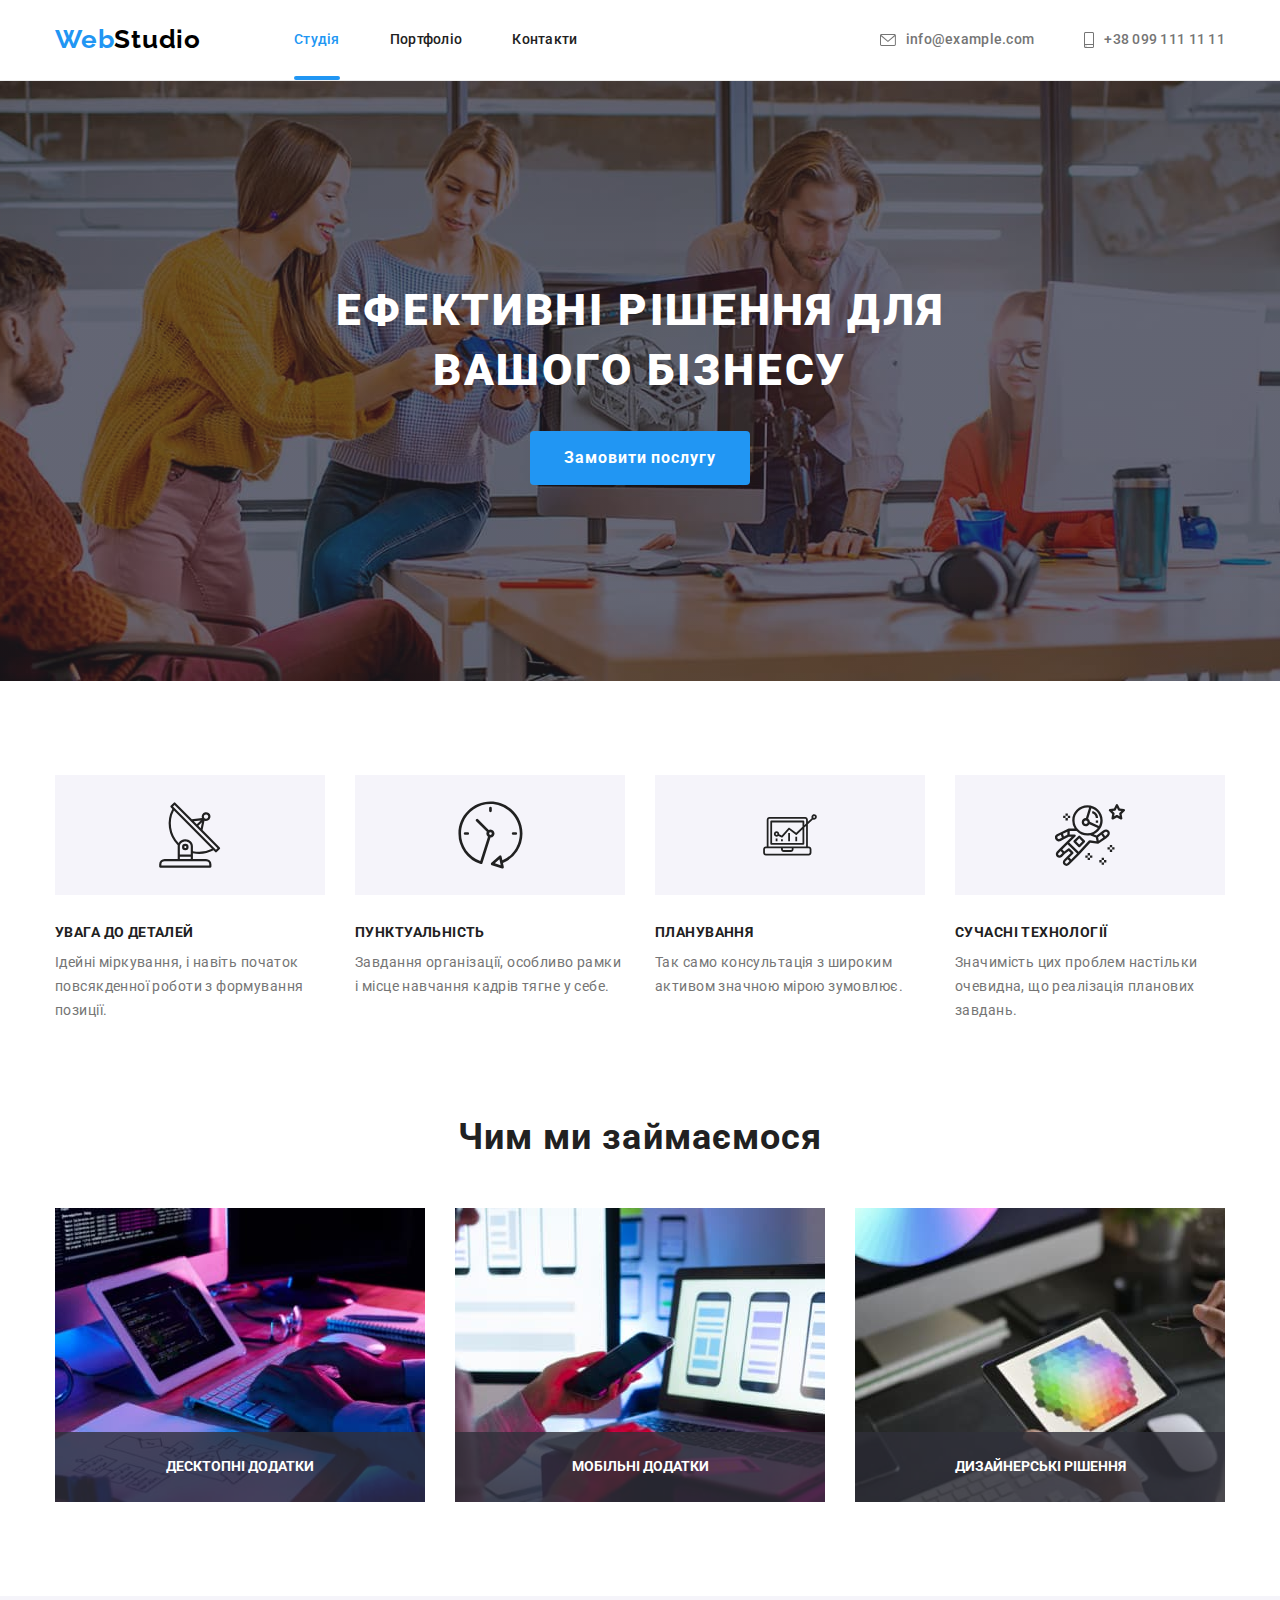
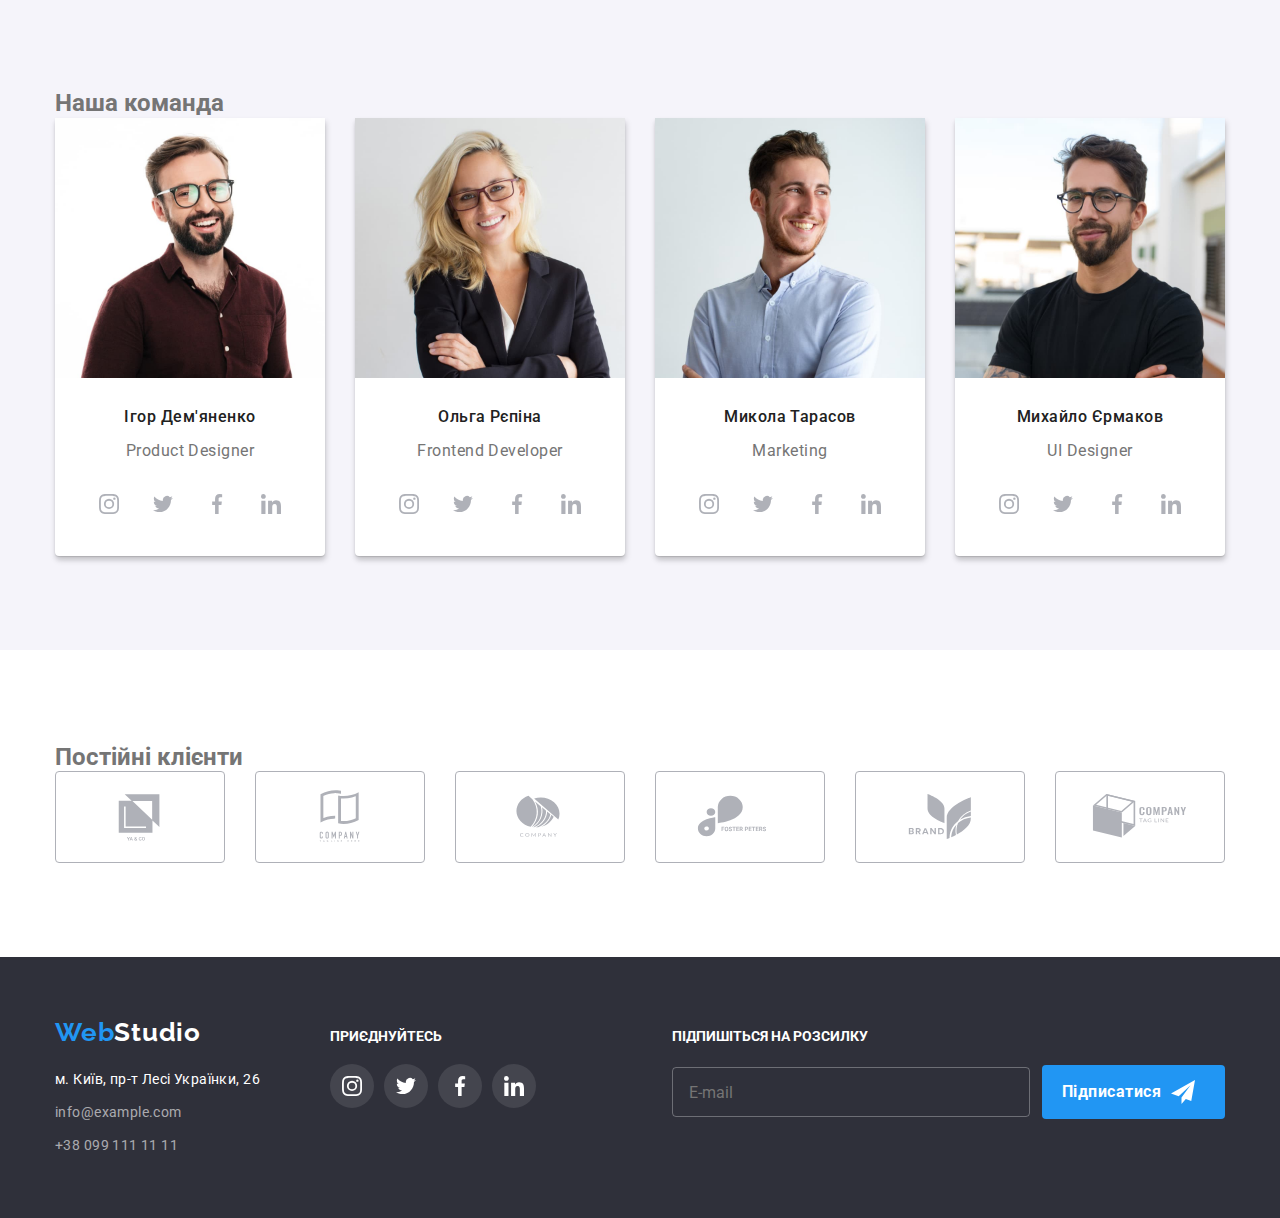
==== commit f4ec9c4d: "servises" ====
--- a/index.html
+++ b/index.html
@@ -103,7 +103,7 @@
 					</ul>
 				</div>
 			</section>
-			<section class="section work__section">
+			<section class="section services__section">
 				<div class="container">
 					<h2 class="services services__title">Чим ми займаємося</h2>
 					<ul class="services__list list">
--- a/css/main.min.css
+++ b/css/main.min.css
@@ -1 +1 @@
-body{font-family:"roboto",sans-serif;color:var(--primary-text-color)}.link{text-decoration:none}.list{list-style:none}ul,p,h1,h2,h3,h4,h5,h6{margin:0;padding:0px}:root{--primary-text-color: #757575;--primary-title-color: #212121;--accent-color: #2196f3}.visually__hidden{position:absolute;width:1px;height:1px;margin:-1px;border:0;padding:0;white-space:nowrap;clip-path:inset(100%);clip:rect(0 0 0 0);overflow:hidden}.header{border-bottom:1px solid #ececec}.logo{font-family:"Raleway",sans-serif;font-size:26px;line-height:1.2;font-weight:700;letter-spacing:.03em}.header__logo{color:var(--accent-color)}.header__logo--part{color:#000}.navigation{color:var(--primary-title-color);font-size:14px;line-height:1.14;font-weight:500;letter-spacing:.02em}.header__navigation{margin-left:93px}.navigation__list{display:flex}.navigation__item{margin-right:50px}.navigation__item:last-child{margin-right:0px}.header__container{display:flex;align-items:center;padding-top:24px;padding-bottom:25px}.header__connect{display:flex;margin-left:auto}.header__connect--tel{margin-left:50px}.navigation__link{color:var(--primary-title-color);font-size:14px;line-height:1.14;font-weight:500;letter-spacing:.02em;transition-property:color;transition-duration:250ms;transition-timing-function:cubic-bezier(0.4, 0, 0.2, 1);padding-top:32px;padding-bottom:32px}.navigation__link:hover,.navigation__link:focus{color:var(--accent-color)}.current{color:var(--accent-color);position:relative}.current::after{position:absolute;display:block;content:"";background-color:var(--accent-color);width:100%;height:4px;border-radius:2px;left:0;bottom:-1px}.current::after{content:"";background-color:var(--accent-color)}.connect__mail,.connect__tel{display:flex;align-items:center;color:var(--primary-text-color);font-size:14px;line-height:1.14;font-weight:500;letter-spacing:.02em;transition-property:color;transition-duration:250ms;transition-timing-function:cubic-bezier(0.4, 0, 0.2, 1)}.connect__mail .header-tel:hover,.connect__mail:focus,.connect__mail:hover,.connect__tel .header-tel:hover,.connect__tel:focus,.connect__tel:hover{color:var(--accent-color)}.connect__icon--mail{fill:#757575;width:16px;height:12px;background-color:#fff;margin-right:10px;transition-property:fill;transition-duration:250ms;transition-timing-function:cubic-bezier(0.4, 0, 0.2, 1)}.header-mail:hover .connect__icon--mail,.header-mail:focus .connect__icon--mail{fill:#2196f3}.connect__icon--tel{fill:#757575;width:10px;height:16px;background-color:#fff;margin-right:10px;transition-property:fill;transition-duration:250ms;transition-timing-function:cubic-bezier(0.4, 0, 0.2, 1)}.header-tel:hover .connect__icon--tel,.header-tel:focus .connect__icon--tel{fill:#2196f3}.section{padding:94px 0px}.bunner{max-width:1600px;height:600px;margin-left:auto;margin-right:auto;background-image:linear-gradient(rgba(47, 48, 58, 0.4), rgba(47, 48, 58, 0.4)),url(../images/hero.jpg);background-repeat:no-repeat;background-position:center;background-size:cover;background-color:#2f303a;padding-top:200px;padding-bottom:200px}.bunner__title{margin-left:auto;margin-right:auto;max-width:696px;font-size:44px;line-height:1.36;font-weight:900;letter-spacing:.06em;text-align:center;text-transform:uppercase;color:#fff}.advantage__list{display:flex;padding:0px 0px}.advantage__position{margin-right:30px;width:270px}.advantage__position:last-child{margin-right:0px}.advantage__position .advantage__title{color:var(--primary-title-color);font-size:14px;line-height:1.14;font-weight:700;letter-spacing:.03em;text-transform:uppercase}.advantage__title{margin-bottom:10px}.advantage__text{color:var(--primary-text-color);font-size:14px;line-height:1.7;letter-spacing:.03em}.work__section{padding-top:0px}.hero-title{margin-bottom:50px}img{display:block;max-width:100%;height:auto}.hero-thumb{position:relative}.hero-item{display:flex;padding-left:0px}.hero-item-list{margin-right:30px}.hero-item-list:last-child{margin-right:0px}.overcard-text{position:absolute;display:flex;align-items:center;justify-content:center;bottom:0;color:#fff;width:100%;height:70px;font-size:14px;line-height:1.4;font-weight:700;background-color:rgba(47,48,58,.8)}.hero-title{color:var(--primary-title-color);font-size:36px;line-height:1.16;font-weight:700;letter-spacing:.03em;text-align:center}.advantage__logo{display:flex;align-items:center;justify-content:center;width:270px;height:120px;background-color:#f5f4fa;margin-bottom:30px}.advantage__icon{fill:#212121}.footer{padding-top:60px;padding-bottom:60px}.footer-logo{font-family:"Raleway",sans-serif;font-size:26px;line-height:1.2;font-weight:700;letter-spacing:.03em}.footer-logo-box{display:block;margin-bottom:20px}.footer-adress-list{margin-bottom:9px}.footer-adress-list:last-child{margin-bottom:0px}.footer-logo-part{color:var(--accent-color)}.footer-logo-second-part{color:#fff}.footer{background-color:#2f303a}.footer-location{font-style:normal;font-size:14px;line-height:1.7;letter-spacing:.03em;color:#fff}.footer-mail,.footer-tel{font-style:normal;font-size:14px;line-height:1.7;letter-spacing:.03em;color:rgba(255,255,255,.6)}.footer-soc-title{margin-bottom:20px;display:block;font-style:normal;font-size:14px;font-weight:700;color:#fff}.footer-soc-link{display:flex;align-items:center;justify-content:center;width:44px;height:44px;border-radius:50%;background-color:rgba(255,255,255,.1);transition-property:background-color;transition-duration:250ms;transition-timing-function:cubic-bezier(0.4, 0, 0.2, 1)}.footer-soc-link:hover,.footer-soc-link:focus{background-color:#2196f3}.footer-soc-icon{fill:#fff;transition-property:fill;transition-duration:250ms;transition-timing-function:cubic-bezier(0.4, 0, 0.2, 1)}.footer-container{display:flex;align-items:baseline}.footer-soc-list{display:flex;gap:10px}.footer-soc{margin-left:70px}.backdrop{position:fixed;top:0;left:0;width:100%;height:100%;border-radius:4px;background-color:rgba(0,0,0,.2);transition-property:opacity;transition-duration:500ms;transition-timing-function:cubic-bezier(0.4, 0, 0.2, 1)}.backdrop.is-hidden{opacity:0;pointer-events:none}.modal{position:absolute;top:50%;left:50%;transform:translate(-50%, -50%);width:528px;height:581px;background-color:#fff;padding:40px}.modal-close{position:absolute;display:flex;justify-content:center;align-items:center;width:30px;height:30px;border:1px solid rgba(0,0,0,.1);border-radius:50%;background-color:#fff;margin:0px;right:8px;top:8px}.modal-title{text-align:center;font-size:20px;color:#212121;font-weight:700;line-height:1.17;margin-bottom:12px}.modal-close:hover,.modal-close:focus{cursor:pointer}.modal-close:hover .modal-close-icon,.modal-close:focus .modal-close-icon{fill:var(--accent-color)}.input-icon{position:absolute;left:15px;top:50%;transform:translateY(-50%);transition-property:fill;transition-duration:250ms;transition-timing-function:cubic-bezier(0.4, 0, 0.2, 1)}.input-wrap{position:relative}.modal-input{width:100%;height:40px;border:1px solid rgba(33,33,33,.2);border-radius:4px;padding-left:42px;color:#000;outline:none;transition-property:border-color;transition-duration:250ms;transition-timing-function:cubic-bezier(0.4, 0, 0.2, 1)}.modal-input:hover,.modal-input:focus,.modal-text:hover,.modal-text:focus{cursor:pointer;border-color:#2196f3}.modal-input:hover+.input-icon,.modal-input:focus+.input-icon{fill:#2196f3}.modal-field{margin-bottom:10px}.modal-text-field{margin-bottom:0px}.modal-text{width:448px;height:120px;border:1px solid rgba(33,33,33,.2);outline:none;resize:none;padding:12px}.form-text{display:block;font-size:12px;font-weight:400px;line-height:1.16;color:#757575;margin-bottom:4px}.policy{margin-top:20px;margin-bottom:30px}.policy-agreement{color:#2196f3;margin-left:5px}.policy-agreement:hover,.policy-agreement:hover{cursor:pointer}.policy-text{display:flex;align-items:center;justify-content:center;font-size:14px;font-weight:400px;line-height:1.71;color:#757575}.policy-text span{display:flex;align-items:center;justify-content:center;font-size:14px;font-weight:400px;line-height:1.71;color:#757575;border-radius:2px;margin-right:9px;border:1px solid #212121}.check-icon{fill:rgba(0,0,0,0)}.modal-check:checked+.policy-text span{background-color:var(--accent-color);border:none}.modal-check:focus+.policy-text span{border-color:#2196f3}.modal-check:checked+.policy-text .check-icon{fill:#fff;opacity:1}.modal-button{display:block;box-sizing:border-box;align-items:center;text-align:center;padding:10px 52px;margin-left:auto;margin-right:auto;border-radius:4px;border-color:rgba(0,0,0,0);font-family:inherit;color:#fff;background-color:var(--accent-color);font-weight:700px;font-size:16px;line-height:1.87;letter-spacing:.06em;transition-property:box-shadow;transition-duration:250ms;transition-timing-function:cubic-bezier(0.4, 0, 0.2, 1)}.modal-button:hover,.modal-button:focus{cursor:pointer;box-shadow:0px 1px 1px rgba(0,0,0,.12),0px 4px 4px rgba(0,0,0,.06),1px 4px 6px rgba(0,0,0,.16)}.team-section{background-color:#f5f4fa}.hero-team-list{display:flex}.hero-team-item{margin-right:30px;background-color:#fff;box-shadow:0px 1px 1px rgba(0,0,0,.12),0px 4px 4px rgba(0,0,0,.06),1px 4px 6px rgba(0,0,0,.16);border-radius:0px 0px 4px 4px}.hero-team-item:last-child{margin-right:0px}.hero-team-member{color:var(--primary-title-color);font-size:16px;line-height:1.18;font-weight:500;letter-spacing:.03em;text-align:center;margin-bottom:10px}.hero-team-text{color:var(--primary-text-color)}.hero-team-text{font-size:16px;line-height:1.8;letter-spacing:.03em;text-align:center;margin-bottom:16px}.hero-team-container{padding-top:30px;padding-bottom:30px}.team-soc{display:flex;justify-content:center;gap:10px}.team-soc-link{display:flex;align-items:center;justify-content:center;width:44px;height:44px;border-radius:50%;background-color:#fff;transition:background-color 250ms cubic-bezier(0.4, 0, 0.2, 1)}.team-soc-link:hover,.team-soc-link:focus{background-color:#2196f3}.team-soc-icon{fill:#afb1b8;transition-property:fill;transition-duration:250ms;transition-timing-function:cubic-bezier(0.4, 0, 0.2, 1)}.team-soc-link:hover .team-soc-icon,.team-soc-link:focus .team-soc-icon{fill:#fff}.clients{display:flex;align-items:center;justify-content:center}.clients-list{margin-right:30px}.client-icon{fill:#afb1b8;transition-property:fill;transition-duration:250ms;transition-timing-function:cubic-bezier(0.4, 0, 0.2, 1)}.clients-link:hover .client-icon,.clients-link:focus .client-icon{fill:#2196f3}.clients-list:last-child{margin-right:0px}.clients-link{border:1px solid #afb1b8;width:170px;height:92px;display:flex;align-items:center;justify-content:center;border-radius:4px;transition-property:border-color;transition-duration:250ms;transition-timing-function:cubic-bezier(0.4, 0, 0.2, 1)}.clients-link:hover,.clients-link:focus{border-color:#2196f3}.portfolio-list{display:flex;flex-wrap:wrap}.portfolio-thumb-text{position:absolute;top:0;left:0;color:#fff;font-size:18px;line-height:1.55;font-weight:400;background-color:rgba(33,150,243,.9);height:100%;padding:63px 24px;transform:translateY(100%);transition-property:transform;transition-duration:250ms;transition-timing-function:cubic-bezier(0.4, 0, 0.2, 1)}.portfolio-thumb-card{position:relative;overflow:hidden}.portfolio-element{width:370px;margin-right:30px;margin-bottom:30px}.project-link:hover .portfolio-thumb-text{transform:translateY(0)}.project-link:focus .portfolio-thumb-text{transform:translateY(0)}.portfolio-element:nth-last-child(-n+3){margin-bottom:0px}.portfolio-element:nth-child(3n){margin-right:0px}.project-link{display:block;transition-property:box-shadow;transition-duration:250ms;transition-timing-function:cubic-bezier(0.4, 0, 0.2, 1)}.project-link:hover,.project-link:focus{box-shadow:0px 1px 1px rgba(0,0,0,.12),0px 4px 4px rgba(0,0,0,.06),1px 4px 6px rgba(0,0,0,.16)}.portfolio-examples-title{margin-bottom:4px;color:var(--primary-title-color);font-size:18px;line-height:2;font-weight:700;letter-spacing:.06em}.portfolio-examples-text{color:var(--primary-text-color);font-size:16px;line-height:1.87;letter-spacing:.03em}.portfolio-examples-container{padding:20px 24px 20px 24px;border:1px solid #eee}.btn{font-size:16px;line-height:1.87;font-weight:696;letter-spacing:.06em;display:block;box-sizing:border-box;padding:10px 32px;margin:30px auto 0;border-radius:4px;border-color:rgba(0,0,0,0);font-family:inherit;color:#fff;background-color:var(--accent-color);align-items:center;text-align:center}.btn:hover,.btn:focus{cursor:pointer}.modal-button{font-size:16px;line-height:1.87;font-weight:700;letter-spacing:.06em;display:block;box-sizing:border-box;align-items:center;text-align:center;padding:10px 52px;margin-left:auto;margin-right:auto;border-radius:4px;border-color:rgba(0,0,0,0);font-family:inherit;color:#fff;background-color:var(--accent-color);transition-property:box-shadow;transition-duration:250ms;transition-timing-function:cubic-bezier(0.4, 0, 0.2, 1)}.modal-button:hover,.modal-button:focus{cursor:pointer;box-shadow:0px 1px 1px rgba(0,0,0,.12),0px 4px 4px rgba(0,0,0,.06),1px 4px 6px rgba(0,0,0,.16)}.online-btn{display:flex;align-items:center;justify-content:center;font-size:16px;line-height:1.87;font-weight:700;letter-spacing:.03em;border-radius:4px;border-color:rgba(0,0,0,0);padding:10px 28px 10px 18px;margin-left:12px;font-family:inherit;background-color:var(--accent-color);color:#fff;text-align:center;transition-property:background-color,box-shadow,color;transition-duration:250ms;transition-timing-function:cubic-bezier(0.4, 0, 0.2, 1)}.online-btn:hover,.online-btn:focus{cursor:pointer}.btn-icon{fill:#fff;margin-left:10px}.portfolio-btn-main{display:flex;margin-bottom:50px;justify-content:center}.portfolio-btn{font-size:16px;line-height:1.6;font-weight:500;letter-spacing:.03em;border-radius:4px;border-color:rgba(0,0,0,0);padding:6px 22px 6px 22px;font-family:inherit;color:var(--primary-title-color);background-color:#f5f4fa;text-align:center;transition-property:background-color,box-shadow,color;transition-duration:250ms;transition-timing-function:cubic-bezier(0.4, 0, 0.2, 1)}.portfolio-btn:hover,.portfolio-btn:focus{color:#fff;cursor:pointer;background-color:var(--accent-color);display:block;box-shadow:0px 1px 1px rgba(0,0,0,.12),0px 4px 4px rgba(0,0,0,.06),1px 4px 6px rgba(0,0,0,.16)}.portfolio-btn-list{margin-right:8px}.portfolio-btn-list:last-child{margin-right:0px}.online-input{width:358px;height:50px;border:1px solid rgba(255,255,255,.3);border-radius:4px;background-color:rgba(0,0,0,0);padding-left:16px;color:#fff}.online-input::placeholder{width:358px;height:50px}.online-input:hover,.online-input:focus{border-color:var(--accent-color)}.online-input:hover::placeholder,.online-input:focus::placeholder{color:#fff}.footer-form{margin-left:auto}.online-form{display:flex;align-items:center;justify-content:center}.footer-form-title{font-size:14px;line-height:1.14;font-weight:700;color:#fff;margin-bottom:20px}.container{width:1200px;margin-left:auto;margin-right:auto;padding-left:15px;padding-right:15px}/*# sourceMappingURL=main.min.css.map */+body{font-family:"roboto",sans-serif;color:var(--primary-text-color)}.link{text-decoration:none}.list{list-style:none}ul,p,h1,h2,h3,h4,h5,h6{margin:0;padding:0px}:root{--primary-text-color: #757575;--primary-title-color: #212121;--accent-color: #2196f3}.visually__hidden{position:absolute;width:1px;height:1px;margin:-1px;border:0;padding:0;white-space:nowrap;clip-path:inset(100%);clip:rect(0 0 0 0);overflow:hidden}.header{border-bottom:1px solid #ececec}.logo{font-family:"Raleway",sans-serif;font-size:26px;line-height:1.2;font-weight:700;letter-spacing:.03em}.header__logo{color:var(--accent-color)}.header__logo--part{color:#000}.navigation{color:var(--primary-title-color);font-size:14px;line-height:1.14;font-weight:500;letter-spacing:.02em}.header__navigation{margin-left:93px}.navigation__list{display:flex}.navigation__item{margin-right:50px}.navigation__item:last-child{margin-right:0px}.header__container{display:flex;align-items:center;padding-top:24px;padding-bottom:25px}.header__connect{display:flex;margin-left:auto}.header__connect--tel{margin-left:50px}.navigation__link{color:var(--primary-title-color);font-size:14px;line-height:1.14;font-weight:500;letter-spacing:.02em;transition-property:color;transition-duration:250ms;transition-timing-function:cubic-bezier(0.4, 0, 0.2, 1);padding-top:32px;padding-bottom:32px}.navigation__link:hover,.navigation__link:focus{color:var(--accent-color)}.current{color:var(--accent-color);position:relative}.current::after{position:absolute;display:block;content:"";background-color:var(--accent-color);width:100%;height:4px;border-radius:2px;left:0;bottom:-1px}.current::after{content:"";background-color:var(--accent-color)}.connect__mail,.connect__tel{display:flex;align-items:center;color:var(--primary-text-color);font-size:14px;line-height:1.14;font-weight:500;letter-spacing:.02em;transition-property:color;transition-duration:250ms;transition-timing-function:cubic-bezier(0.4, 0, 0.2, 1)}.connect__mail .header-tel:hover,.connect__mail:focus,.connect__mail:hover,.connect__tel .header-tel:hover,.connect__tel:focus,.connect__tel:hover{color:var(--accent-color)}.connect__icon--mail{fill:#757575;width:16px;height:12px;background-color:#fff;margin-right:10px;transition-property:fill;transition-duration:250ms;transition-timing-function:cubic-bezier(0.4, 0, 0.2, 1)}.header-mail:hover .connect__icon--mail,.header-mail:focus .connect__icon--mail{fill:#2196f3}.connect__icon--tel{fill:#757575;width:10px;height:16px;background-color:#fff;margin-right:10px;transition-property:fill;transition-duration:250ms;transition-timing-function:cubic-bezier(0.4, 0, 0.2, 1)}.header-tel:hover .connect__icon--tel,.header-tel:focus .connect__icon--tel{fill:#2196f3}.section{padding:94px 0px}.bunner{max-width:1600px;height:600px;margin-left:auto;margin-right:auto;background-image:linear-gradient(rgba(47, 48, 58, 0.4), rgba(47, 48, 58, 0.4)),url(../images/hero.jpg);background-repeat:no-repeat;background-position:center;background-size:cover;background-color:#2f303a;padding-top:200px;padding-bottom:200px}.bunner__title{margin-left:auto;margin-right:auto;max-width:696px;font-size:44px;line-height:1.36;font-weight:900;letter-spacing:.06em;text-align:center;text-transform:uppercase;color:#fff}.advantage__list{display:flex;padding:0px 0px}.advantage__item{margin-right:30px;width:270px}.advantage__item:last-child{margin-right:0px}.advantage__title{color:var(--primary-title-color);font-size:14px;line-height:1.14;font-weight:700;letter-spacing:.03em;text-transform:uppercase}.advantage__logo{display:flex;align-items:center;justify-content:center;width:270px;height:120px;background-color:#f5f4fa;margin-bottom:30px}.advantage__icon{fill:#212121}.advantage__position{margin-bottom:10px}.advantage__text{color:var(--primary-text-color);font-size:14px;line-height:1.7;letter-spacing:.03em}.services__section{padding-top:0px}.services{color:var(--primary-title-color);font-size:36px;line-height:1.16;font-weight:700;letter-spacing:.03em;text-align:center}.services__title{margin-bottom:50px}img{display:block;max-width:100%;height:auto}.services__thumb{position:relative}.services__list{display:flex;padding-left:0px}.services__item{margin-right:30px}.services__item:last-child{margin-right:0px}.services__text{position:absolute;display:flex;align-items:center;justify-content:center;bottom:0;color:#fff;width:100%;height:70px;font-size:14px;line-height:1.4;font-weight:700;background-color:rgba(47,48,58,.8)}.footer{padding-top:60px;padding-bottom:60px}.footer-logo{font-family:"Raleway",sans-serif;font-size:26px;line-height:1.2;font-weight:700;letter-spacing:.03em}.footer-logo-box{display:block;margin-bottom:20px}.footer-adress-list{margin-bottom:9px}.footer-adress-list:last-child{margin-bottom:0px}.footer-logo-part{color:var(--accent-color)}.footer-logo-second-part{color:#fff}.footer{background-color:#2f303a}.footer-location{font-style:normal;font-size:14px;line-height:1.7;letter-spacing:.03em;color:#fff}.footer-mail,.footer-tel{font-style:normal;font-size:14px;line-height:1.7;letter-spacing:.03em;color:rgba(255,255,255,.6)}.footer-soc-title{margin-bottom:20px;display:block;font-style:normal;font-size:14px;font-weight:700;color:#fff}.footer-soc-link{display:flex;align-items:center;justify-content:center;width:44px;height:44px;border-radius:50%;background-color:rgba(255,255,255,.1);transition-property:background-color;transition-duration:250ms;transition-timing-function:cubic-bezier(0.4, 0, 0.2, 1)}.footer-soc-link:hover,.footer-soc-link:focus{background-color:#2196f3}.footer-soc-icon{fill:#fff;transition-property:fill;transition-duration:250ms;transition-timing-function:cubic-bezier(0.4, 0, 0.2, 1)}.footer-container{display:flex;align-items:baseline}.footer-soc-list{display:flex;gap:10px}.footer-soc{margin-left:70px}.backdrop{position:fixed;top:0;left:0;width:100%;height:100%;border-radius:4px;background-color:rgba(0,0,0,.2);transition-property:opacity;transition-duration:500ms;transition-timing-function:cubic-bezier(0.4, 0, 0.2, 1)}.backdrop.is-hidden{opacity:0;pointer-events:none}.modal{position:absolute;top:50%;left:50%;transform:translate(-50%, -50%);width:528px;height:581px;background-color:#fff;padding:40px}.modal-close{position:absolute;display:flex;justify-content:center;align-items:center;width:30px;height:30px;border:1px solid rgba(0,0,0,.1);border-radius:50%;background-color:#fff;margin:0px;right:8px;top:8px}.modal-title{text-align:center;font-size:20px;color:#212121;font-weight:700;line-height:1.17;margin-bottom:12px}.modal-close:hover,.modal-close:focus{cursor:pointer}.modal-close:hover .modal-close-icon,.modal-close:focus .modal-close-icon{fill:var(--accent-color)}.input-icon{position:absolute;left:15px;top:50%;transform:translateY(-50%);transition-property:fill;transition-duration:250ms;transition-timing-function:cubic-bezier(0.4, 0, 0.2, 1)}.input-wrap{position:relative}.modal-input{width:100%;height:40px;border:1px solid rgba(33,33,33,.2);border-radius:4px;padding-left:42px;color:#000;outline:none;transition-property:border-color;transition-duration:250ms;transition-timing-function:cubic-bezier(0.4, 0, 0.2, 1)}.modal-input:hover,.modal-input:focus,.modal-text:hover,.modal-text:focus{cursor:pointer;border-color:#2196f3}.modal-input:hover+.input-icon,.modal-input:focus+.input-icon{fill:#2196f3}.modal-field{margin-bottom:10px}.modal-text-field{margin-bottom:0px}.modal-text{width:448px;height:120px;border:1px solid rgba(33,33,33,.2);outline:none;resize:none;padding:12px}.form-text{display:block;font-size:12px;font-weight:400px;line-height:1.16;color:#757575;margin-bottom:4px}.policy{margin-top:20px;margin-bottom:30px}.policy-agreement{color:#2196f3;margin-left:5px}.policy-agreement:hover,.policy-agreement:hover{cursor:pointer}.policy-text{display:flex;align-items:center;justify-content:center;font-size:14px;font-weight:400px;line-height:1.71;color:#757575}.policy-text span{display:flex;align-items:center;justify-content:center;font-size:14px;font-weight:400px;line-height:1.71;color:#757575;border-radius:2px;margin-right:9px;border:1px solid #212121}.check-icon{fill:rgba(0,0,0,0)}.modal-check:checked+.policy-text span{background-color:var(--accent-color);border:none}.modal-check:focus+.policy-text span{border-color:#2196f3}.modal-check:checked+.policy-text .check-icon{fill:#fff;opacity:1}.modal-button{display:block;box-sizing:border-box;align-items:center;text-align:center;padding:10px 52px;margin-left:auto;margin-right:auto;border-radius:4px;border-color:rgba(0,0,0,0);font-family:inherit;color:#fff;background-color:var(--accent-color);font-weight:700px;font-size:16px;line-height:1.87;letter-spacing:.06em;transition-property:box-shadow;transition-duration:250ms;transition-timing-function:cubic-bezier(0.4, 0, 0.2, 1)}.modal-button:hover,.modal-button:focus{cursor:pointer;box-shadow:0px 1px 1px rgba(0,0,0,.12),0px 4px 4px rgba(0,0,0,.06),1px 4px 6px rgba(0,0,0,.16)}.team-section{background-color:#f5f4fa}.hero-team-list{display:flex}.hero-team-item{margin-right:30px;background-color:#fff;box-shadow:0px 1px 1px rgba(0,0,0,.12),0px 4px 4px rgba(0,0,0,.06),1px 4px 6px rgba(0,0,0,.16);border-radius:0px 0px 4px 4px}.hero-team-item:last-child{margin-right:0px}.hero-team-member{color:var(--primary-title-color);font-size:16px;line-height:1.18;font-weight:500;letter-spacing:.03em;text-align:center;margin-bottom:10px}.hero-team-text{color:var(--primary-text-color)}.hero-team-text{font-size:16px;line-height:1.8;letter-spacing:.03em;text-align:center;margin-bottom:16px}.hero-team-container{padding-top:30px;padding-bottom:30px}.team-soc{display:flex;justify-content:center;gap:10px}.team-soc-link{display:flex;align-items:center;justify-content:center;width:44px;height:44px;border-radius:50%;background-color:#fff;transition:background-color 250ms cubic-bezier(0.4, 0, 0.2, 1)}.team-soc-link:hover,.team-soc-link:focus{background-color:#2196f3}.team-soc-icon{fill:#afb1b8;transition-property:fill;transition-duration:250ms;transition-timing-function:cubic-bezier(0.4, 0, 0.2, 1)}.team-soc-link:hover .team-soc-icon,.team-soc-link:focus .team-soc-icon{fill:#fff}.clients{display:flex;align-items:center;justify-content:center}.clients-list{margin-right:30px}.client-icon{fill:#afb1b8;transition-property:fill;transition-duration:250ms;transition-timing-function:cubic-bezier(0.4, 0, 0.2, 1)}.clients-link:hover .client-icon,.clients-link:focus .client-icon{fill:#2196f3}.clients-list:last-child{margin-right:0px}.clients-link{border:1px solid #afb1b8;width:170px;height:92px;display:flex;align-items:center;justify-content:center;border-radius:4px;transition-property:border-color;transition-duration:250ms;transition-timing-function:cubic-bezier(0.4, 0, 0.2, 1)}.clients-link:hover,.clients-link:focus{border-color:#2196f3}.portfolio-list{display:flex;flex-wrap:wrap}.portfolio-thumb-text{position:absolute;top:0;left:0;color:#fff;font-size:18px;line-height:1.55;font-weight:400;background-color:rgba(33,150,243,.9);height:100%;padding:63px 24px;transform:translateY(100%);transition-property:transform;transition-duration:250ms;transition-timing-function:cubic-bezier(0.4, 0, 0.2, 1)}.portfolio-thumb-card{position:relative;overflow:hidden}.portfolio-element{width:370px;margin-right:30px;margin-bottom:30px}.project-link:hover .portfolio-thumb-text{transform:translateY(0)}.project-link:focus .portfolio-thumb-text{transform:translateY(0)}.portfolio-element:nth-last-child(-n+3){margin-bottom:0px}.portfolio-element:nth-child(3n){margin-right:0px}.project-link{display:block;transition-property:box-shadow;transition-duration:250ms;transition-timing-function:cubic-bezier(0.4, 0, 0.2, 1)}.project-link:hover,.project-link:focus{box-shadow:0px 1px 1px rgba(0,0,0,.12),0px 4px 4px rgba(0,0,0,.06),1px 4px 6px rgba(0,0,0,.16)}.portfolio-examples-title{margin-bottom:4px;color:var(--primary-title-color);font-size:18px;line-height:2;font-weight:700;letter-spacing:.06em}.portfolio-examples-text{color:var(--primary-text-color);font-size:16px;line-height:1.87;letter-spacing:.03em}.portfolio-examples-container{padding:20px 24px 20px 24px;border:1px solid #eee}.btn{font-size:16px;line-height:1.87;font-weight:696;letter-spacing:.06em;display:block;box-sizing:border-box;padding:10px 32px;margin:30px auto 0;border-radius:4px;border-color:rgba(0,0,0,0);font-family:inherit;color:#fff;background-color:var(--accent-color);align-items:center;text-align:center}.btn:hover,.btn:focus{cursor:pointer}.modal-button{font-size:16px;line-height:1.87;font-weight:700;letter-spacing:.06em;display:block;box-sizing:border-box;align-items:center;text-align:center;padding:10px 52px;margin-left:auto;margin-right:auto;border-radius:4px;border-color:rgba(0,0,0,0);font-family:inherit;color:#fff;background-color:var(--accent-color);transition-property:box-shadow;transition-duration:250ms;transition-timing-function:cubic-bezier(0.4, 0, 0.2, 1)}.modal-button:hover,.modal-button:focus{cursor:pointer;box-shadow:0px 1px 1px rgba(0,0,0,.12),0px 4px 4px rgba(0,0,0,.06),1px 4px 6px rgba(0,0,0,.16)}.online-btn{display:flex;align-items:center;justify-content:center;font-size:16px;line-height:1.87;font-weight:700;letter-spacing:.03em;border-radius:4px;border-color:rgba(0,0,0,0);padding:10px 28px 10px 18px;margin-left:12px;font-family:inherit;background-color:var(--accent-color);color:#fff;text-align:center;transition-property:background-color,box-shadow,color;transition-duration:250ms;transition-timing-function:cubic-bezier(0.4, 0, 0.2, 1)}.online-btn:hover,.online-btn:focus{cursor:pointer}.btn-icon{fill:#fff;margin-left:10px}.portfolio-btn-main{display:flex;margin-bottom:50px;justify-content:center}.portfolio-btn{font-size:16px;line-height:1.6;font-weight:500;letter-spacing:.03em;border-radius:4px;border-color:rgba(0,0,0,0);padding:6px 22px 6px 22px;font-family:inherit;color:var(--primary-title-color);background-color:#f5f4fa;text-align:center;transition-property:background-color,box-shadow,color;transition-duration:250ms;transition-timing-function:cubic-bezier(0.4, 0, 0.2, 1)}.portfolio-btn:hover,.portfolio-btn:focus{color:#fff;cursor:pointer;background-color:var(--accent-color);display:block;box-shadow:0px 1px 1px rgba(0,0,0,.12),0px 4px 4px rgba(0,0,0,.06),1px 4px 6px rgba(0,0,0,.16)}.portfolio-btn-list{margin-right:8px}.portfolio-btn-list:last-child{margin-right:0px}.online-input{width:358px;height:50px;border:1px solid rgba(255,255,255,.3);border-radius:4px;background-color:rgba(0,0,0,0);padding-left:16px;color:#fff}.online-input::placeholder{width:358px;height:50px}.online-input:hover,.online-input:focus{border-color:var(--accent-color)}.online-input:hover::placeholder,.online-input:focus::placeholder{color:#fff}.footer-form{margin-left:auto}.online-form{display:flex;align-items:center;justify-content:center}.footer-form-title{font-size:14px;line-height:1.14;font-weight:700;color:#fff;margin-bottom:20px}.container{width:1200px;margin-left:auto;margin-right:auto;padding-left:15px;padding-right:15px}/*# sourceMappingURL=main.min.css.map */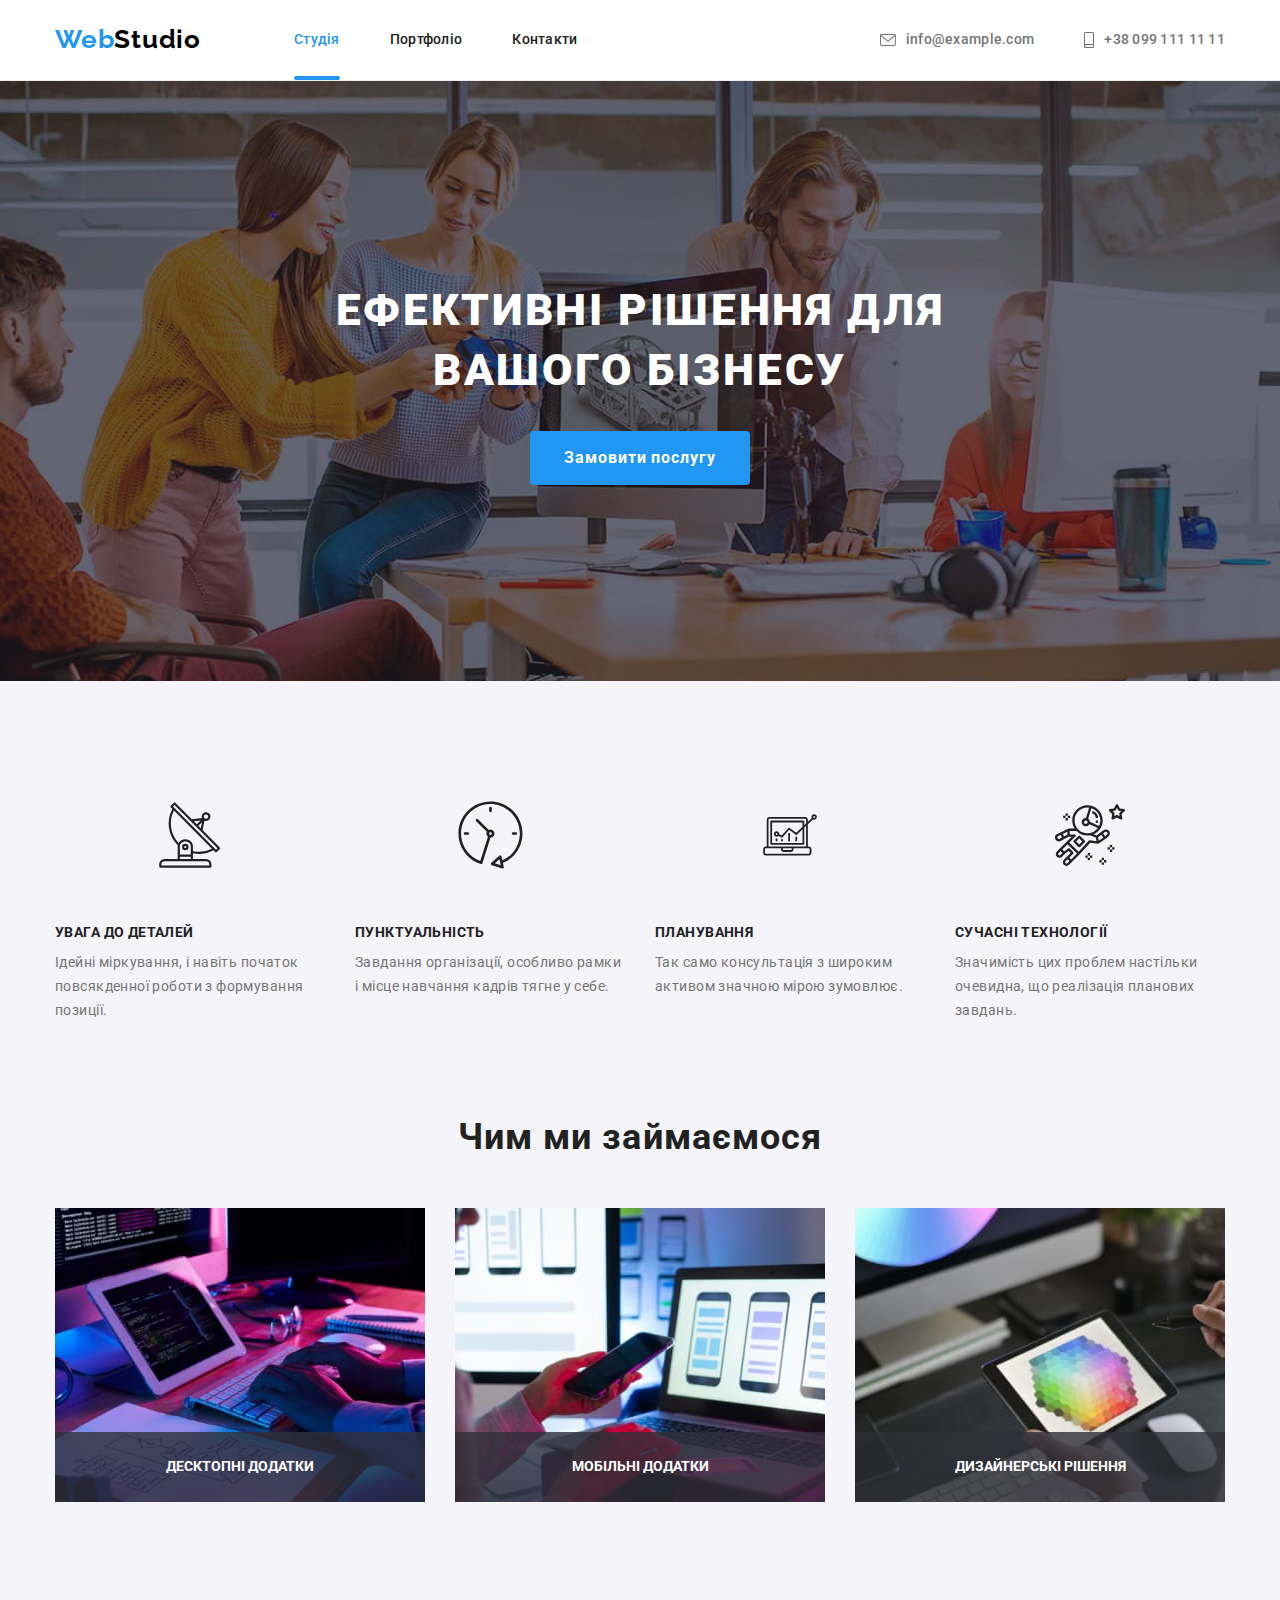
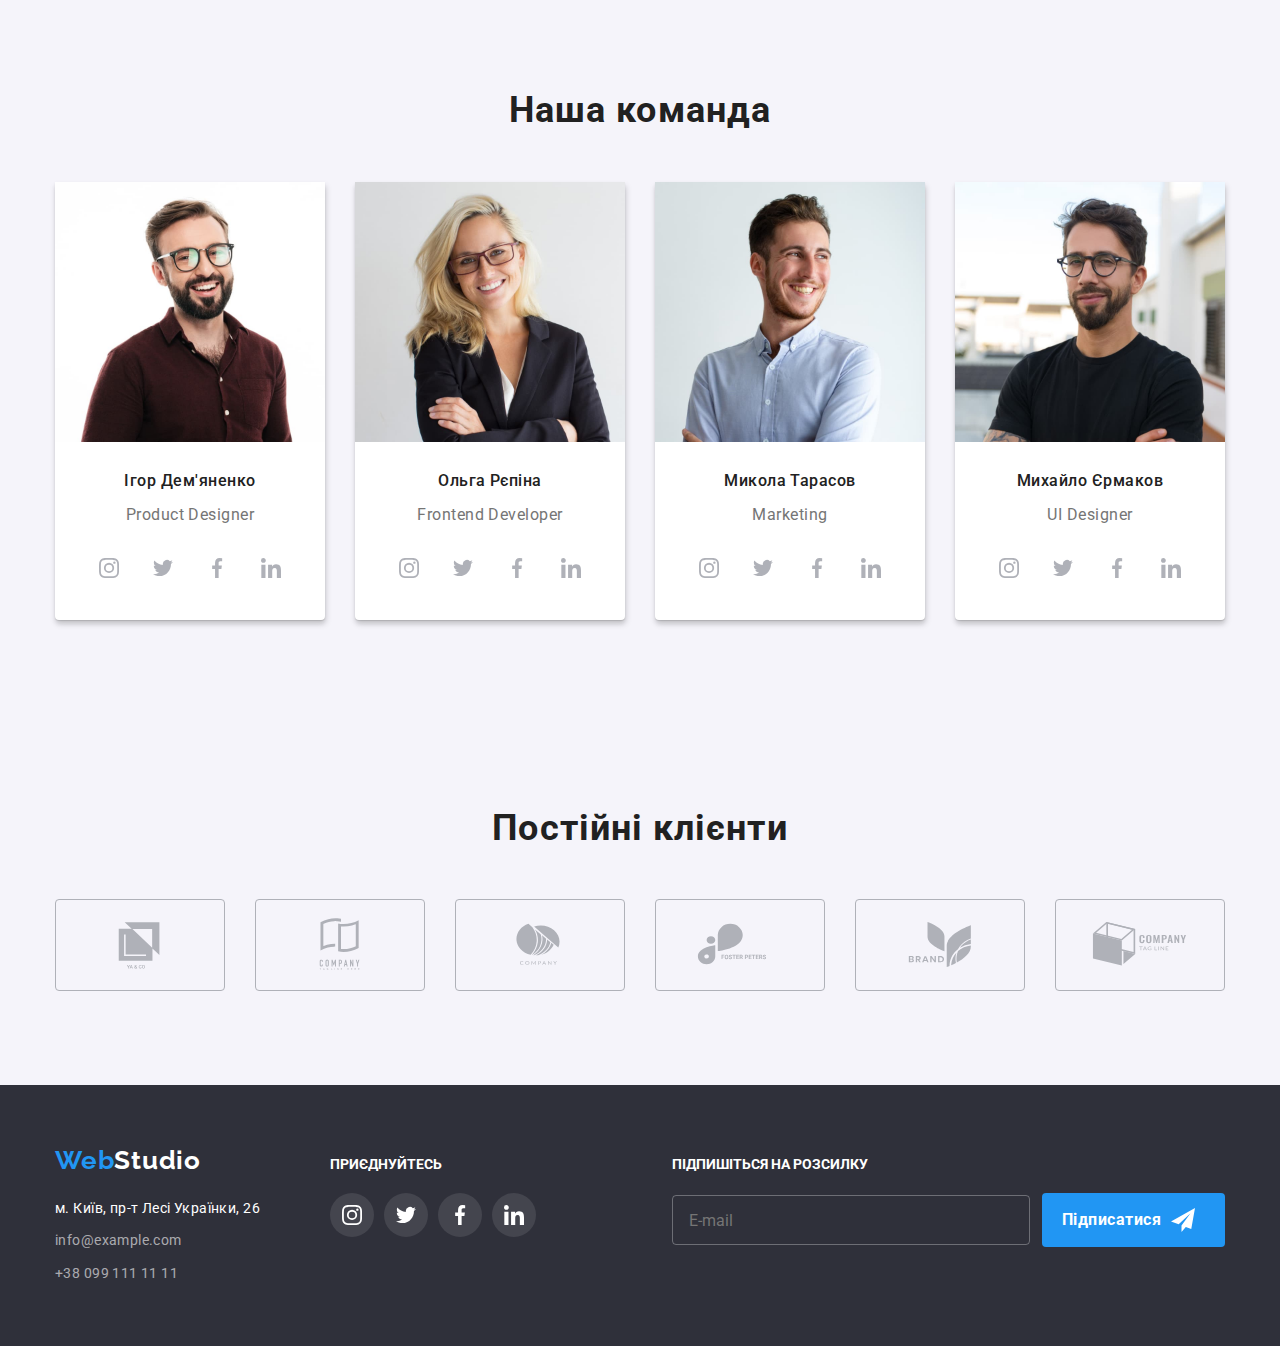
==== commit 95642dcf: "clients done" ====
--- a/index.html
+++ b/index.html
@@ -131,40 +131,40 @@
 				</div>
 			</section>
 			<!--Team-->
-			<section class="team-section section">
+			<section class="team section">
 				<div class="container">
-					<h2 class="hero-title">Наша команда</h2>
-					<ul class="hero-team-list list">
-						<li class="hero-team-item">
-							<img src="images/img(4).jpg" class="hero-list-foto" alt="igor-demianenko" width="270" />
-							<div class="hero-team-container">
-								<h3 class="hero-team-member">Ігор Дем'яненко</h3>
-								<p class="hero-team-text">Product Designer</p>
-								<ul class="team-soc list">
-									<li class="team-soc-item">
-										<a href="" class="team-soc-link link">
-											<svg class="team-soc-icon" width="20" height="20">
+					<h2 class="team__title team__place">Наша команда</h2>
+					<ul class="team__list list">
+						<li class="team__item">
+							<img src="images/img(4).jpg" alt="igor-demianenko" width="270" />
+							<div class="team__container">
+								<h3 class="team__member">Ігор Дем'яненко</h3>
+								<p class="team__text">Product Designer</p>
+								<ul class="team__soc list">
+									<li>
+										<a href="" class="team__link link">
+											<svg class="team__icon" width="20" height="20">
 												<use href="./images/symbol-defs.svg#icon-instagram"></use>
 											</svg>
 										</a>
 									</li>
-									<li class="team-soc-item">
-										<a href="" class="team-soc-link link">
-											<svg class="team-soc-icon" width="20" height="20">
+									<li>
+										<a href="" class="team__link link">
+											<svg class="team__icon" width="20" height="20">
 												<use href="./images/symbol-defs.svg#icon-twitter"></use>
 											</svg>
 										</a>
 									</li>
-									<li class="team-soc-item">
-										<a href="" class="team-soc-link link">
-											<svg class="team-soc-icon" width="20" height="20">
+									<li>
+										<a href="" class="team__link link">
+											<svg class="team__icon" width="20" height="20">
 												<use href="./images/symbol-defs.svg#icon-facebook"></use>
 											</svg>
 										</a>
 									</li>
-									<li class="team-soc-item">
-										<a href="" class="team-soc-link link">
-											<svg class="team-soc-icon" width="20" height="20">
+									<li>
+										<a href="" class="team__link link">
+											<svg class="team__icon" width="20" height="20">
 												<use href="./images/symbol-defs.svg#icon-linkedin"></use>
 											</svg>
 										</a>
@@ -172,36 +172,36 @@
 								</ul>
 							</div>
 						</li>
-						<li class="hero-team-item">
-							<img src="images/img(5).jpg" class="hero-list-foto" alt="olga-repina" width="270" />
-							<div class="hero-team-container">
-								<h3 class="hero-team-member">Ольга Рєпіна</h3>
-								<p class="hero-team-text">Frontend Developer</p>
-								<ul class="team-soc list">
-									<li class="team-soc-item">
-										<a href="" class="team-soc-link link">
-											<svg class="team-soc-icon" width="20" height="20">
+						<li class="team__item">
+							<img src="images/img(5).jpg" alt="olga-repina" width="270" />
+							<div class="team__container">
+								<h3 class="team__member">Ольга Рєпіна</h3>
+								<p class="team__text">Frontend Developer</p>
+								<ul class="team__soc list">
+									<li>
+										<a href="" class="team__link link">
+											<svg class="team__icon" width="20" height="20">
 												<use href="./images/symbol-defs.svg#icon-instagram"></use>
 											</svg>
 										</a>
 									</li>
-									<li class="team-soc-item">
-										<a href="" class="team-soc-link link">
-											<svg class="team-soc-icon" width="20" height="20">
+									<li>
+										<a href="" class="team__link link">
+											<svg class="team__icon" width="20" height="20">
 												<use href="./images/symbol-defs.svg#icon-twitter"></use>
 											</svg>
 										</a>
 									</li>
-									<li class="team-soc-item">
-										<a href="" class="team-soc-link link">
-											<svg class="team-soc-icon" width="20" height="20">
+									<li>
+										<a href="" class="team__link link">
+											<svg class="team__icon" width="20" height="20">
 												<use href="./images/symbol-defs.svg#icon-facebook"></use>
 											</svg>
 										</a>
 									</li>
-									<li class="team-soc-item">
-										<a href="" class="team-soc-link link">
-											<svg class="team-soc-icon" width="20" height="20">
+									<li>
+										<a href="" class="team__link link">
+											<svg class="team__icon" width="20" height="20">
 												<use href="./images/symbol-defs.svg#icon-linkedin"></use>
 											</svg>
 										</a>
@@ -209,36 +209,36 @@
 								</ul>
 							</div>
 						</li>
-						<li class="hero-team-item">
-							<img src="images/img(6).jpg" class="hero-list-foto" alt="nikolay-tarasov" width="270" />
-							<div class="hero-team-container">
-								<h3 class="hero-team-member">Микола Тарасов</h3>
-								<p class="hero-team-text">Marketing</p>
-								<ul class="team-soc list">
-									<li class="team-soc-item">
-										<a href="" class="team-soc-link link">
-											<svg class="team-soc-icon" width="20" height="20">
+						<li class="team__item">
+							<img src="images/img(6).jpg" alt="nikolay-tarasov" width="270" />
+							<div class="team__container">
+								<h3 class="team__member">Микола Тарасов</h3>
+								<p class="team__text">Marketing</p>
+								<ul class="team__soc list">
+									<li>
+										<a href="" class="team__link link">
+											<svg class="team__icon" width="20" height="20">
 												<use href="./images/symbol-defs.svg#icon-instagram"></use>
 											</svg>
 										</a>
 									</li>
-									<li class="team-soc-item">
-										<a href="" class="team-soc-link link">
-											<svg class="team-soc-icon" width="20" height="20">
+									<li>
+										<a href="" class="team__link link">
+											<svg class="team__icon" width="20" height="20">
 												<use href="./images/symbol-defs.svg#icon-twitter"></use>
 											</svg>
 										</a>
 									</li>
-									<li class="team-soc-item">
-										<a href="" class="team-soc-link link">
-											<svg class="team-soc-icon" width="20" height="20">
+									<li>
+										<a href="" class="team__link link">
+											<svg class="team__icon" width="20" height="20">
 												<use href="./images/symbol-defs.svg#icon-facebook"></use>
 											</svg>
 										</a>
 									</li>
-									<li class="team-soc-item">
-										<a href="" class="team-soc-link link">
-											<svg class="team-soc-icon" width="20" height="20">
+									<li>
+										<a href="" class="team__link link">
+											<svg class="team__icon" width="20" height="20">
 												<use href="./images/symbol-defs.svg#icon-linkedin"></use>
 											</svg>
 										</a>
@@ -246,36 +246,36 @@
 								</ul>
 							</div>
 						</li>
-						<li class="hero-team-item">
-							<img src="images/img(7).jpg" class="hero-list-foto" alt="michail-ermakov" width="270" />
-							<div class="hero-team-container">
-								<h3 class="hero-team-member">Михайло Єрмаков</h3>
-								<p class="hero-team-text">UI Designer</p>
-								<ul class="team-soc list">
-									<li class="team-soc-item">
-										<a href="" class="team-soc-link link">
-											<svg class="team-soc-icon" width="20" height="20">
+						<li class="team__item">
+							<img src="images/img(7).jpg" alt="michail-ermakov" width="270" />
+							<div class="team__container">
+								<h3 class="team__member">Михайло Єрмаков</h3>
+								<p class="team__text">UI Designer</p>
+								<ul class="team__soc list">
+									<li>
+										<a href="" class="team__link link">
+											<svg class="team__icon" width="20" height="20">
 												<use href="./images/symbol-defs.svg#icon-instagram"></use>
 											</svg>
 										</a>
 									</li>
-									<li class="team-soc-item">
-										<a href="" class="team-soc-link link">
-											<svg class="team-soc-icon" width="20" height="20">
+									<li>
+										<a href="" class="team__link link">
+											<svg class="team__icon" width="20" height="20">
 												<use href="./images/symbol-defs.svg#icon-twitter"></use>
 											</svg>
 										</a>
 									</li>
-									<li class="team-soc-item">
-										<a href="" class="team-soc-link link">
-											<svg class="team-soc-icon" width="20" height="20">
+									<li>
+										<a href="" class="team__link link">
+											<svg class="team__icon" width="20" height="20">
 												<use href="./images/symbol-defs.svg#icon-facebook"></use>
 											</svg>
 										</a>
 									</li>
-									<li class="team-soc-item">
-										<a href="" class="team-soc-link link">
-											<svg class="team-soc-icon" width="20" height="20">
+									<li>
+										<a href="" class="team__link link">
+											<svg class="team__icon" width="20" height="20">
 												<use href="./images/symbol-defs.svg#icon-linkedin"></use>
 											</svg>
 										</a>
@@ -286,48 +286,48 @@
 					</ul>
 				</div>
 			</section>
-			<section class="section">
+			<section class="clients section">
 				<div class="container">
-					<h2 class="hero-title">Постійні клієнти</h2>
-					<ul class="clients list">
-						<li class="clients-list">
-							<a class="clients-link" href="">
-								<svg class="client-icon" width="106" height="60">
+					<h2 class="clients__title clients__place">Постійні клієнти</h2>
+					<ul class="clients__list list">
+						<li class="clients__item">
+							<a class="clients__link" href="">
+								<svg class="clients__icon" width="106" height="60">
 									<use href="./images/symbol-defs.svg#icon-Logo-1"></use>
 								</svg>
 							</a>
 						</li>
-						<li class="clients-list">
-							<a class="clients-link" href="">
-								<svg class="client-icon" width="106" height="60">
+						<li class="clients__item">
+							<a class="clients__link" href="">
+								<svg class="clients__icon" width="106" height="60">
 									<use href="./images/symbol-defs.svg#icon-Logo"></use>
 								</svg>
 							</a>
 						</li>
-						<li class="clients-list">
-							<a class="clients-link" href="">
-								<svg class="client-icon" width="106" height="60">
+						<li class="clients__item">
+							<a class="clients__link" href="">
+								<svg class="clients__icon" width="106" height="60">
 									<use href="./images/symbol-defs.svg#icon-Logo-2"></use>
 								</svg>
 							</a>
 						</li>
-						<li class="clients-list">
-							<a class="clients-link" href="">
-								<svg class="client-icon" width="106" height="60">
+						<li class="clients__item">
+							<a class="clients__link" href="">
+								<svg class="clients__icon" width="106" height="60">
 									<use href="./images/symbol-defs.svg#icon-Logo-3"></use>
 								</svg>
 							</a>
 						</li>
-						<li class="clients-list">
-							<a class="clients-link" href="">
-								<svg class="client-icon" width="106" height="60">
+						<li class="clients__item">
+							<a class="clients__link" href="">
+								<svg class="clients__icon" width="106" height="60">
 									<use href="./images/symbol-defs.svg#icon-Logo-4"></use>
 								</svg>
 							</a>
 						</li>
-						<li class="clients-list">
-							<a class="clients-link" href="">
-								<svg class="client-icon" width="106" height="60">
+						<li class="clients__item">
+							<a class="clients__link" href="">
+								<svg class="clients__icon" width="106" height="60">
 									<use href="./images/symbol-defs.svg#icon-Logo-5"></use>
 								</svg>
 							</a>
@@ -336,60 +336,60 @@
 				</div>
 			</section>
 		</main>
-		<footer class="footer">
-			<div class="container footer-container">
-				<div class="footer-box">
-					<a href="./index.html" class="footer-logo footer-logo-box link">
-						<span class="footer-logo-part footer-logo">Web</span><span class="footer-logo-second-part footer-logo">Studio</span>
+		<footer class="footer footer__position">
+			<div class="container footer__container">
+				<div>
+					<a href="./index.html" class="footer__logo footer__logo-box link">
+						<span class="footer-logo">Web</span><span class="footer__logo-part footer-logo">Studio</span>
 					</a>
-					<address class="footer-list">
+					<address class="footer__list">
 						<ul class="list">
-							<li class="footer-adress-list">
+							<li class="footer__contacts">
 								<a
 									href="https://goo.gl/maps/3mXJQrNmYbc9jaJk7"
-									class="footer-location link"
+									class="footer__location link"
 									target="_blank"
 									rel="noopener noreferrer nofollow"
 								>
 									м. Київ, пр-т Лесі Українки, 26
 								</a>
 							</li>
-							<li class="footer-adress-list">
-								<a href="mailto:info@example.com" class="footer-mail link">info@example.com</a>
+							<li class="footer__contacts">
+								<a href="mailto:info@example.com" class="footer__mail link">info@example.com</a>
 							</li>
-							<li class="footer-adress-list">
-								<a href="tel:+380991111111" class="footer-tel link">+38 099 111 11 11</a>
+							<li class="footer__contacts">
+								<a href="tel:+380991111111" class="footer__tel link">+38 099 111 11 11</a>
 							</li>
 						</ul>
 					</address>
 				</div>
-				<div class="footer-soc">
-					<p class="footer-soc-title">ПРИЄДНУЙТЕСЬ</p>
-					<ul class="footer-soc-list list">
+				<div class="footer__soc">
+					<p class="footer__title">ПРИЄДНУЙТЕСЬ</p>
+					<ul class="footer__soc-list list">
 						<li>
-							<a href="" class="footer-soc-link">
-								<svg class="footer-soc-icon" width="20" height="20">
+							<a href="" class="footer__link">
+								<svg class="footer__icon" width="20" height="20">
 									<use href="./images/symbol-defs.svg#icon-instagram"></use>
 								</svg>
 							</a>
 						</li>
 						<li>
-							<a href="" class="footer-soc-link">
-								<svg class="footer-soc-icon" width="20" height="20">
+							<a href="" class="footer__link">
+								<svg class="footer__icon" width="20" height="20">
 									<use href="./images/symbol-defs.svg#icon-twitter"></use>
 								</svg>
 							</a>
 						</li>
 						<li>
-							<a href="" class="footer-soc-link">
-								<svg class="footer-soc-icon" width="20" height="20">
+							<a href="" class="footer__link">
+								<svg class="footer__icon" width="20" height="20">
 									<use href="./images/symbol-defs.svg#icon-facebook"></use>
 								</svg>
 							</a>
 						</li>
 						<li>
-							<a href="" class="footer-soc-link">
-								<svg class="footer-soc-icon" width="20" height="20">
+							<a href="" class="footer__link">
+								<svg class="footer__icon" width="20" height="20">
 									<use href="./images/symbol-defs.svg#icon-linkedin"></use>
 								</svg>
 							</a>
--- a/css/main.min.css
+++ b/css/main.min.css
@@ -1 +1 @@
-body{font-family:"roboto",sans-serif;color:var(--primary-text-color)}.link{text-decoration:none}.list{list-style:none}ul,p,h1,h2,h3,h4,h5,h6{margin:0;padding:0px}:root{--primary-text-color: #757575;--primary-title-color: #212121;--accent-color: #2196f3}.visually__hidden{position:absolute;width:1px;height:1px;margin:-1px;border:0;padding:0;white-space:nowrap;clip-path:inset(100%);clip:rect(0 0 0 0);overflow:hidden}.header{border-bottom:1px solid #ececec}.logo{font-family:"Raleway",sans-serif;font-size:26px;line-height:1.2;font-weight:700;letter-spacing:.03em}.header__logo{color:var(--accent-color)}.header__logo--part{color:#000}.navigation{color:var(--primary-title-color);font-size:14px;line-height:1.14;font-weight:500;letter-spacing:.02em}.header__navigation{margin-left:93px}.navigation__list{display:flex}.navigation__item{margin-right:50px}.navigation__item:last-child{margin-right:0px}.header__container{display:flex;align-items:center;padding-top:24px;padding-bottom:25px}.header__connect{display:flex;margin-left:auto}.header__connect--tel{margin-left:50px}.navigation__link{color:var(--primary-title-color);font-size:14px;line-height:1.14;font-weight:500;letter-spacing:.02em;transition-property:color;transition-duration:250ms;transition-timing-function:cubic-bezier(0.4, 0, 0.2, 1);padding-top:32px;padding-bottom:32px}.navigation__link:hover,.navigation__link:focus{color:var(--accent-color)}.current{color:var(--accent-color);position:relative}.current::after{position:absolute;display:block;content:"";background-color:var(--accent-color);width:100%;height:4px;border-radius:2px;left:0;bottom:-1px}.current::after{content:"";background-color:var(--accent-color)}.connect__mail,.connect__tel{display:flex;align-items:center;color:var(--primary-text-color);font-size:14px;line-height:1.14;font-weight:500;letter-spacing:.02em;transition-property:color;transition-duration:250ms;transition-timing-function:cubic-bezier(0.4, 0, 0.2, 1)}.connect__mail .header-tel:hover,.connect__mail:focus,.connect__mail:hover,.connect__tel .header-tel:hover,.connect__tel:focus,.connect__tel:hover{color:var(--accent-color)}.connect__icon--mail{fill:#757575;width:16px;height:12px;background-color:#fff;margin-right:10px;transition-property:fill;transition-duration:250ms;transition-timing-function:cubic-bezier(0.4, 0, 0.2, 1)}.header-mail:hover .connect__icon--mail,.header-mail:focus .connect__icon--mail{fill:#2196f3}.connect__icon--tel{fill:#757575;width:10px;height:16px;background-color:#fff;margin-right:10px;transition-property:fill;transition-duration:250ms;transition-timing-function:cubic-bezier(0.4, 0, 0.2, 1)}.header-tel:hover .connect__icon--tel,.header-tel:focus .connect__icon--tel{fill:#2196f3}.section{padding:94px 0px}.bunner{max-width:1600px;height:600px;margin-left:auto;margin-right:auto;background-image:linear-gradient(rgba(47, 48, 58, 0.4), rgba(47, 48, 58, 0.4)),url(../images/hero.jpg);background-repeat:no-repeat;background-position:center;background-size:cover;background-color:#2f303a;padding-top:200px;padding-bottom:200px}.bunner__title{margin-left:auto;margin-right:auto;max-width:696px;font-size:44px;line-height:1.36;font-weight:900;letter-spacing:.06em;text-align:center;text-transform:uppercase;color:#fff}.advantage__list{display:flex;padding:0px 0px}.advantage__item{margin-right:30px;width:270px}.advantage__item:last-child{margin-right:0px}.advantage__title{color:var(--primary-title-color);font-size:14px;line-height:1.14;font-weight:700;letter-spacing:.03em;text-transform:uppercase}.advantage__logo{display:flex;align-items:center;justify-content:center;width:270px;height:120px;background-color:#f5f4fa;margin-bottom:30px}.advantage__icon{fill:#212121}.advantage__position{margin-bottom:10px}.advantage__text{color:var(--primary-text-color);font-size:14px;line-height:1.7;letter-spacing:.03em}.services__section{padding-top:0px}.services{color:var(--primary-title-color);font-size:36px;line-height:1.16;font-weight:700;letter-spacing:.03em;text-align:center}.services__title{margin-bottom:50px}img{display:block;max-width:100%;height:auto}.services__thumb{position:relative}.services__list{display:flex;padding-left:0px}.services__item{margin-right:30px}.services__item:last-child{margin-right:0px}.services__text{position:absolute;display:flex;align-items:center;justify-content:center;bottom:0;color:#fff;width:100%;height:70px;font-size:14px;line-height:1.4;font-weight:700;background-color:rgba(47,48,58,.8)}.footer{padding-top:60px;padding-bottom:60px}.footer-logo{font-family:"Raleway",sans-serif;font-size:26px;line-height:1.2;font-weight:700;letter-spacing:.03em}.footer-logo-box{display:block;margin-bottom:20px}.footer-adress-list{margin-bottom:9px}.footer-adress-list:last-child{margin-bottom:0px}.footer-logo-part{color:var(--accent-color)}.footer-logo-second-part{color:#fff}.footer{background-color:#2f303a}.footer-location{font-style:normal;font-size:14px;line-height:1.7;letter-spacing:.03em;color:#fff}.footer-mail,.footer-tel{font-style:normal;font-size:14px;line-height:1.7;letter-spacing:.03em;color:rgba(255,255,255,.6)}.footer-soc-title{margin-bottom:20px;display:block;font-style:normal;font-size:14px;font-weight:700;color:#fff}.footer-soc-link{display:flex;align-items:center;justify-content:center;width:44px;height:44px;border-radius:50%;background-color:rgba(255,255,255,.1);transition-property:background-color;transition-duration:250ms;transition-timing-function:cubic-bezier(0.4, 0, 0.2, 1)}.footer-soc-link:hover,.footer-soc-link:focus{background-color:#2196f3}.footer-soc-icon{fill:#fff;transition-property:fill;transition-duration:250ms;transition-timing-function:cubic-bezier(0.4, 0, 0.2, 1)}.footer-container{display:flex;align-items:baseline}.footer-soc-list{display:flex;gap:10px}.footer-soc{margin-left:70px}.backdrop{position:fixed;top:0;left:0;width:100%;height:100%;border-radius:4px;background-color:rgba(0,0,0,.2);transition-property:opacity;transition-duration:500ms;transition-timing-function:cubic-bezier(0.4, 0, 0.2, 1)}.backdrop.is-hidden{opacity:0;pointer-events:none}.modal{position:absolute;top:50%;left:50%;transform:translate(-50%, -50%);width:528px;height:581px;background-color:#fff;padding:40px}.modal-close{position:absolute;display:flex;justify-content:center;align-items:center;width:30px;height:30px;border:1px solid rgba(0,0,0,.1);border-radius:50%;background-color:#fff;margin:0px;right:8px;top:8px}.modal-title{text-align:center;font-size:20px;color:#212121;font-weight:700;line-height:1.17;margin-bottom:12px}.modal-close:hover,.modal-close:focus{cursor:pointer}.modal-close:hover .modal-close-icon,.modal-close:focus .modal-close-icon{fill:var(--accent-color)}.input-icon{position:absolute;left:15px;top:50%;transform:translateY(-50%);transition-property:fill;transition-duration:250ms;transition-timing-function:cubic-bezier(0.4, 0, 0.2, 1)}.input-wrap{position:relative}.modal-input{width:100%;height:40px;border:1px solid rgba(33,33,33,.2);border-radius:4px;padding-left:42px;color:#000;outline:none;transition-property:border-color;transition-duration:250ms;transition-timing-function:cubic-bezier(0.4, 0, 0.2, 1)}.modal-input:hover,.modal-input:focus,.modal-text:hover,.modal-text:focus{cursor:pointer;border-color:#2196f3}.modal-input:hover+.input-icon,.modal-input:focus+.input-icon{fill:#2196f3}.modal-field{margin-bottom:10px}.modal-text-field{margin-bottom:0px}.modal-text{width:448px;height:120px;border:1px solid rgba(33,33,33,.2);outline:none;resize:none;padding:12px}.form-text{display:block;font-size:12px;font-weight:400px;line-height:1.16;color:#757575;margin-bottom:4px}.policy{margin-top:20px;margin-bottom:30px}.policy-agreement{color:#2196f3;margin-left:5px}.policy-agreement:hover,.policy-agreement:hover{cursor:pointer}.policy-text{display:flex;align-items:center;justify-content:center;font-size:14px;font-weight:400px;line-height:1.71;color:#757575}.policy-text span{display:flex;align-items:center;justify-content:center;font-size:14px;font-weight:400px;line-height:1.71;color:#757575;border-radius:2px;margin-right:9px;border:1px solid #212121}.check-icon{fill:rgba(0,0,0,0)}.modal-check:checked+.policy-text span{background-color:var(--accent-color);border:none}.modal-check:focus+.policy-text span{border-color:#2196f3}.modal-check:checked+.policy-text .check-icon{fill:#fff;opacity:1}.modal-button{display:block;box-sizing:border-box;align-items:center;text-align:center;padding:10px 52px;margin-left:auto;margin-right:auto;border-radius:4px;border-color:rgba(0,0,0,0);font-family:inherit;color:#fff;background-color:var(--accent-color);font-weight:700px;font-size:16px;line-height:1.87;letter-spacing:.06em;transition-property:box-shadow;transition-duration:250ms;transition-timing-function:cubic-bezier(0.4, 0, 0.2, 1)}.modal-button:hover,.modal-button:focus{cursor:pointer;box-shadow:0px 1px 1px rgba(0,0,0,.12),0px 4px 4px rgba(0,0,0,.06),1px 4px 6px rgba(0,0,0,.16)}.team-section{background-color:#f5f4fa}.hero-team-list{display:flex}.hero-team-item{margin-right:30px;background-color:#fff;box-shadow:0px 1px 1px rgba(0,0,0,.12),0px 4px 4px rgba(0,0,0,.06),1px 4px 6px rgba(0,0,0,.16);border-radius:0px 0px 4px 4px}.hero-team-item:last-child{margin-right:0px}.hero-team-member{color:var(--primary-title-color);font-size:16px;line-height:1.18;font-weight:500;letter-spacing:.03em;text-align:center;margin-bottom:10px}.hero-team-text{color:var(--primary-text-color)}.hero-team-text{font-size:16px;line-height:1.8;letter-spacing:.03em;text-align:center;margin-bottom:16px}.hero-team-container{padding-top:30px;padding-bottom:30px}.team-soc{display:flex;justify-content:center;gap:10px}.team-soc-link{display:flex;align-items:center;justify-content:center;width:44px;height:44px;border-radius:50%;background-color:#fff;transition:background-color 250ms cubic-bezier(0.4, 0, 0.2, 1)}.team-soc-link:hover,.team-soc-link:focus{background-color:#2196f3}.team-soc-icon{fill:#afb1b8;transition-property:fill;transition-duration:250ms;transition-timing-function:cubic-bezier(0.4, 0, 0.2, 1)}.team-soc-link:hover .team-soc-icon,.team-soc-link:focus .team-soc-icon{fill:#fff}.clients{display:flex;align-items:center;justify-content:center}.clients-list{margin-right:30px}.client-icon{fill:#afb1b8;transition-property:fill;transition-duration:250ms;transition-timing-function:cubic-bezier(0.4, 0, 0.2, 1)}.clients-link:hover .client-icon,.clients-link:focus .client-icon{fill:#2196f3}.clients-list:last-child{margin-right:0px}.clients-link{border:1px solid #afb1b8;width:170px;height:92px;display:flex;align-items:center;justify-content:center;border-radius:4px;transition-property:border-color;transition-duration:250ms;transition-timing-function:cubic-bezier(0.4, 0, 0.2, 1)}.clients-link:hover,.clients-link:focus{border-color:#2196f3}.portfolio-list{display:flex;flex-wrap:wrap}.portfolio-thumb-text{position:absolute;top:0;left:0;color:#fff;font-size:18px;line-height:1.55;font-weight:400;background-color:rgba(33,150,243,.9);height:100%;padding:63px 24px;transform:translateY(100%);transition-property:transform;transition-duration:250ms;transition-timing-function:cubic-bezier(0.4, 0, 0.2, 1)}.portfolio-thumb-card{position:relative;overflow:hidden}.portfolio-element{width:370px;margin-right:30px;margin-bottom:30px}.project-link:hover .portfolio-thumb-text{transform:translateY(0)}.project-link:focus .portfolio-thumb-text{transform:translateY(0)}.portfolio-element:nth-last-child(-n+3){margin-bottom:0px}.portfolio-element:nth-child(3n){margin-right:0px}.project-link{display:block;transition-property:box-shadow;transition-duration:250ms;transition-timing-function:cubic-bezier(0.4, 0, 0.2, 1)}.project-link:hover,.project-link:focus{box-shadow:0px 1px 1px rgba(0,0,0,.12),0px 4px 4px rgba(0,0,0,.06),1px 4px 6px rgba(0,0,0,.16)}.portfolio-examples-title{margin-bottom:4px;color:var(--primary-title-color);font-size:18px;line-height:2;font-weight:700;letter-spacing:.06em}.portfolio-examples-text{color:var(--primary-text-color);font-size:16px;line-height:1.87;letter-spacing:.03em}.portfolio-examples-container{padding:20px 24px 20px 24px;border:1px solid #eee}.btn{font-size:16px;line-height:1.87;font-weight:696;letter-spacing:.06em;display:block;box-sizing:border-box;padding:10px 32px;margin:30px auto 0;border-radius:4px;border-color:rgba(0,0,0,0);font-family:inherit;color:#fff;background-color:var(--accent-color);align-items:center;text-align:center}.btn:hover,.btn:focus{cursor:pointer}.modal-button{font-size:16px;line-height:1.87;font-weight:700;letter-spacing:.06em;display:block;box-sizing:border-box;align-items:center;text-align:center;padding:10px 52px;margin-left:auto;margin-right:auto;border-radius:4px;border-color:rgba(0,0,0,0);font-family:inherit;color:#fff;background-color:var(--accent-color);transition-property:box-shadow;transition-duration:250ms;transition-timing-function:cubic-bezier(0.4, 0, 0.2, 1)}.modal-button:hover,.modal-button:focus{cursor:pointer;box-shadow:0px 1px 1px rgba(0,0,0,.12),0px 4px 4px rgba(0,0,0,.06),1px 4px 6px rgba(0,0,0,.16)}.online-btn{display:flex;align-items:center;justify-content:center;font-size:16px;line-height:1.87;font-weight:700;letter-spacing:.03em;border-radius:4px;border-color:rgba(0,0,0,0);padding:10px 28px 10px 18px;margin-left:12px;font-family:inherit;background-color:var(--accent-color);color:#fff;text-align:center;transition-property:background-color,box-shadow,color;transition-duration:250ms;transition-timing-function:cubic-bezier(0.4, 0, 0.2, 1)}.online-btn:hover,.online-btn:focus{cursor:pointer}.btn-icon{fill:#fff;margin-left:10px}.portfolio-btn-main{display:flex;margin-bottom:50px;justify-content:center}.portfolio-btn{font-size:16px;line-height:1.6;font-weight:500;letter-spacing:.03em;border-radius:4px;border-color:rgba(0,0,0,0);padding:6px 22px 6px 22px;font-family:inherit;color:var(--primary-title-color);background-color:#f5f4fa;text-align:center;transition-property:background-color,box-shadow,color;transition-duration:250ms;transition-timing-function:cubic-bezier(0.4, 0, 0.2, 1)}.portfolio-btn:hover,.portfolio-btn:focus{color:#fff;cursor:pointer;background-color:var(--accent-color);display:block;box-shadow:0px 1px 1px rgba(0,0,0,.12),0px 4px 4px rgba(0,0,0,.06),1px 4px 6px rgba(0,0,0,.16)}.portfolio-btn-list{margin-right:8px}.portfolio-btn-list:last-child{margin-right:0px}.online-input{width:358px;height:50px;border:1px solid rgba(255,255,255,.3);border-radius:4px;background-color:rgba(0,0,0,0);padding-left:16px;color:#fff}.online-input::placeholder{width:358px;height:50px}.online-input:hover,.online-input:focus{border-color:var(--accent-color)}.online-input:hover::placeholder,.online-input:focus::placeholder{color:#fff}.footer-form{margin-left:auto}.online-form{display:flex;align-items:center;justify-content:center}.footer-form-title{font-size:14px;line-height:1.14;font-weight:700;color:#fff;margin-bottom:20px}.container{width:1200px;margin-left:auto;margin-right:auto;padding-left:15px;padding-right:15px}/*# sourceMappingURL=main.min.css.map */+body{font-family:"roboto",sans-serif;color:var(--primary-text-color)}.link{text-decoration:none}.list{list-style:none}ul,p,h1,h2,h3,h4,h5,h6{margin:0;padding:0px}:root{--primary-text-color: #757575;--primary-title-color: #212121;--accent-color: #2196f3}.visually__hidden{position:absolute;width:1px;height:1px;margin:-1px;border:0;padding:0;white-space:nowrap;clip-path:inset(100%);clip:rect(0 0 0 0);overflow:hidden}.header{border-bottom:1px solid #ececec}.logo{font-family:"Raleway",sans-serif;font-size:26px;line-height:1.2;font-weight:700;letter-spacing:.03em}.header__logo{color:var(--accent-color)}.header__logo--part{color:#000}.navigation{color:var(--primary-title-color);font-size:14px;line-height:1.14;font-weight:500;letter-spacing:.02em}.header__navigation{margin-left:93px}.navigation__list{display:flex}.navigation__item{margin-right:50px}.navigation__item:last-child{margin-right:0px}.header__container{display:flex;align-items:center;padding-top:24px;padding-bottom:25px}.header__connect{display:flex;margin-left:auto}.header__connect--tel{margin-left:50px}.navigation__link{color:var(--primary-title-color);font-size:14px;line-height:1.14;font-weight:500;letter-spacing:.02em;transition-property:color;transition-duration:250ms;transition-timing-function:cubic-bezier(0.4, 0, 0.2, 1);padding-top:32px;padding-bottom:32px}.navigation__link:hover,.navigation__link:focus{color:var(--accent-color)}.current{color:var(--accent-color);position:relative}.current::after{position:absolute;display:block;content:"";background-color:var(--accent-color);width:100%;height:4px;border-radius:2px;left:0;bottom:-1px}.current::after{content:"";background-color:var(--accent-color)}.connect__mail,.connect__tel{display:flex;align-items:center;color:var(--primary-text-color);font-size:14px;line-height:1.14;font-weight:500;letter-spacing:.02em;transition-property:color;transition-duration:250ms;transition-timing-function:cubic-bezier(0.4, 0, 0.2, 1)}.connect__mail .header-tel:hover,.connect__mail:focus,.connect__mail:hover,.connect__tel .header-tel:hover,.connect__tel:focus,.connect__tel:hover{color:var(--accent-color)}.connect__icon--mail{fill:#757575;width:16px;height:12px;background-color:#fff;margin-right:10px;transition-property:fill;transition-duration:250ms;transition-timing-function:cubic-bezier(0.4, 0, 0.2, 1)}.header-mail:hover .connect__icon--mail,.header-mail:focus .connect__icon--mail{fill:#2196f3}.connect__icon--tel{fill:#757575;width:10px;height:16px;background-color:#fff;margin-right:10px;transition-property:fill;transition-duration:250ms;transition-timing-function:cubic-bezier(0.4, 0, 0.2, 1)}.header-tel:hover .connect__icon--tel,.header-tel:focus .connect__icon--tel{fill:#2196f3}.section{padding:94px 0px}.bunner{max-width:1600px;height:600px;margin-left:auto;margin-right:auto;background-image:linear-gradient(rgba(47, 48, 58, 0.4), rgba(47, 48, 58, 0.4)),url(../images/hero.jpg);background-repeat:no-repeat;background-position:center;background-size:cover;background-color:#2f303a;padding-top:200px;padding-bottom:200px}.bunner__title{margin-left:auto;margin-right:auto;max-width:696px;font-size:44px;line-height:1.36;font-weight:900;letter-spacing:.06em;text-align:center;text-transform:uppercase;color:#fff}.advantage__list{display:flex;padding:0px 0px}.advantage__item{margin-right:30px;width:270px}.advantage__item:last-child{margin-right:0px}.advantage__title{color:var(--primary-title-color);font-size:14px;line-height:1.14;font-weight:700;letter-spacing:.03em;text-transform:uppercase}.advantage__logo{display:flex;align-items:center;justify-content:center;width:270px;height:120px;background-color:#f5f4fa;margin-bottom:30px}.advantage__icon{fill:#212121}.advantage__position{margin-bottom:10px}.advantage__text{color:var(--primary-text-color);font-size:14px;line-height:1.7;letter-spacing:.03em}.services__section{padding-top:0px}.services{color:var(--primary-title-color);font-size:36px;line-height:1.16;font-weight:700;letter-spacing:.03em;text-align:center}.services__title{margin-bottom:50px}img{display:block;max-width:100%;height:auto}.services__thumb{position:relative}.services__list{display:flex;padding-left:0px}.services__item{margin-right:30px}.services__item:last-child{margin-right:0px}.services__text{position:absolute;display:flex;align-items:center;justify-content:center;bottom:0;color:#fff;width:100%;height:70px;font-size:14px;line-height:1.4;font-weight:700;background-color:rgba(47,48,58,.8)}.footer{background-color:#2f303a}.footer__position{padding-top:60px;padding-bottom:60px}.footer__container{display:flex;align-items:baseline}.footer__logo{font-family:"Raleway",sans-serif;font-size:26px;line-height:1.2;font-weight:700;letter-spacing:.03em;color:var(--accent-color)}.footer__logo-box{display:block;margin-bottom:20px}.footer__contacts{margin-bottom:9px}.footer__contacts:last-child{margin-bottom:0px}.footer__logo-part{color:#fff}.footer__location{font-style:normal;font-size:14px;line-height:1.7;letter-spacing:.03em;color:#fff}.footer__mail,.footer__tel{font-style:normal;font-size:14px;line-height:1.7;letter-spacing:.03em;color:rgba(255,255,255,.6)}.footer__title{margin-bottom:20px;display:block;font-style:normal;font-size:14px;font-weight:700;color:#fff}.footer__link{display:flex;align-items:center;justify-content:center;width:44px;height:44px;border-radius:50%;background-color:rgba(255,255,255,.1);transition-property:background-color;transition-duration:250ms;transition-timing-function:cubic-bezier(0.4, 0, 0.2, 1)}.footer__link:hover,.footer__link:focus{background-color:#2196f3}.footer__icon{fill:#fff;transition-property:fill;transition-duration:250ms;transition-timing-function:cubic-bezier(0.4, 0, 0.2, 1)}.footer__soc-list{display:flex;gap:10px}.footer__soc{margin-left:70px}.backdrop{position:fixed;top:0;left:0;width:100%;height:100%;border-radius:4px;background-color:rgba(0,0,0,.2);transition-property:opacity;transition-duration:500ms;transition-timing-function:cubic-bezier(0.4, 0, 0.2, 1)}.backdrop.is-hidden{opacity:0;pointer-events:none}.modal{position:absolute;top:50%;left:50%;transform:translate(-50%, -50%);width:528px;height:581px;background-color:#fff;padding:40px}.modal-close{position:absolute;display:flex;justify-content:center;align-items:center;width:30px;height:30px;border:1px solid rgba(0,0,0,.1);border-radius:50%;background-color:#fff;margin:0px;right:8px;top:8px}.modal-title{text-align:center;font-size:20px;color:#212121;font-weight:700;line-height:1.17;margin-bottom:12px}.modal-close:hover,.modal-close:focus{cursor:pointer}.modal-close:hover .modal-close-icon,.modal-close:focus .modal-close-icon{fill:var(--accent-color)}.input-icon{position:absolute;left:15px;top:50%;transform:translateY(-50%);transition-property:fill;transition-duration:250ms;transition-timing-function:cubic-bezier(0.4, 0, 0.2, 1)}.input-wrap{position:relative}.modal-input{width:100%;height:40px;border:1px solid rgba(33,33,33,.2);border-radius:4px;padding-left:42px;color:#000;outline:none;transition-property:border-color;transition-duration:250ms;transition-timing-function:cubic-bezier(0.4, 0, 0.2, 1)}.modal-input:hover,.modal-input:focus,.modal-text:hover,.modal-text:focus{cursor:pointer;border-color:#2196f3}.modal-input:hover+.input-icon,.modal-input:focus+.input-icon{fill:#2196f3}.modal-field{margin-bottom:10px}.modal-text-field{margin-bottom:0px}.modal-text{width:448px;height:120px;border:1px solid rgba(33,33,33,.2);outline:none;resize:none;padding:12px}.form-text{display:block;font-size:12px;font-weight:400px;line-height:1.16;color:#757575;margin-bottom:4px}.policy{margin-top:20px;margin-bottom:30px}.policy-agreement{color:#2196f3;margin-left:5px}.policy-agreement:hover,.policy-agreement:hover{cursor:pointer}.policy-text{display:flex;align-items:center;justify-content:center;font-size:14px;font-weight:400px;line-height:1.71;color:#757575}.policy-text span{display:flex;align-items:center;justify-content:center;font-size:14px;font-weight:400px;line-height:1.71;color:#757575;border-radius:2px;margin-right:9px;border:1px solid #212121}.check-icon{fill:rgba(0,0,0,0)}.modal-check:checked+.policy-text span{background-color:var(--accent-color);border:none}.modal-check:focus+.policy-text span{border-color:#2196f3}.modal-check:checked+.policy-text .check-icon{fill:#fff;opacity:1}.modal-button{display:block;box-sizing:border-box;align-items:center;text-align:center;padding:10px 52px;margin-left:auto;margin-right:auto;border-radius:4px;border-color:rgba(0,0,0,0);font-family:inherit;color:#fff;background-color:var(--accent-color);font-weight:700px;font-size:16px;line-height:1.87;letter-spacing:.06em;transition-property:box-shadow;transition-duration:250ms;transition-timing-function:cubic-bezier(0.4, 0, 0.2, 1)}.modal-button:hover,.modal-button:focus{cursor:pointer;box-shadow:0px 1px 1px rgba(0,0,0,.12),0px 4px 4px rgba(0,0,0,.06),1px 4px 6px rgba(0,0,0,.16)}.section{background-color:#f5f4fa}.team__title{color:var(--primary-title-color);font-size:36px;line-height:1.16;font-weight:700;letter-spacing:.03em;text-align:center}.team__place{margin-bottom:50px}.team__list{display:flex}.team__item{margin-right:30px;background-color:#fff;box-shadow:0px 1px 1px rgba(0,0,0,.12),0px 4px 4px rgba(0,0,0,.06),1px 4px 6px rgba(0,0,0,.16);border-radius:0px 0px 4px 4px}.team__item:last-child{margin-right:0px}.team__member{color:var(--primary-title-color);font-size:16px;line-height:1.18;font-weight:500;letter-spacing:.03em;text-align:center;margin-bottom:10px}.team__text{font-size:16px;line-height:1.8;letter-spacing:.03em;color:var(--primary-text-color);text-align:center;margin-bottom:16px}.team__container{padding-top:30px;padding-bottom:30px}.team__soc{display:flex;justify-content:center;gap:10px}.team__link{display:flex;align-items:center;justify-content:center;width:44px;height:44px;border-radius:50%;background-color:#fff;transition:background-color 250ms cubic-bezier(0.4, 0, 0.2, 1)}.team__link:hover,.team__link:focus{background-color:#2196f3}.team__icon{fill:#afb1b8;transition-property:fill;transition-duration:250ms;transition-timing-function:cubic-bezier(0.4, 0, 0.2, 1)}.team-soc-link:hover .team__icon,.team-soc-link:focus .team__icon{fill:#fff}.clients__title{color:var(--primary-title-color);font-size:36px;line-height:1.16;font-weight:700;letter-spacing:.03em;text-align:center}.clients__place{margin-bottom:50px}.clients__list{display:flex;align-items:center;justify-content:center}.clients__item{margin-right:30px}.clients__item:last-child{margin-right:0px}.clients__icon{fill:#afb1b8;transition-property:fill;transition-duration:250ms;transition-timing-function:cubic-bezier(0.4, 0, 0.2, 1)}.clients__link:hover .clients__icon,.clients__link:focus .clients__icon{fill:#2196f3}.clients__link{border:1px solid #afb1b8;width:170px;height:92px;display:flex;align-items:center;justify-content:center;border-radius:4px;transition-property:border-color;transition-duration:250ms;transition-timing-function:cubic-bezier(0.4, 0, 0.2, 1)}.clients__link:hover,.clients__link:focus{border-color:#2196f3}.portfolio-list{display:flex;flex-wrap:wrap}.portfolio-thumb-text{position:absolute;top:0;left:0;color:#fff;font-size:18px;line-height:1.55;font-weight:400;background-color:rgba(33,150,243,.9);height:100%;padding:63px 24px;transform:translateY(100%);transition-property:transform;transition-duration:250ms;transition-timing-function:cubic-bezier(0.4, 0, 0.2, 1)}.portfolio-thumb-card{position:relative;overflow:hidden}.portfolio-element{width:370px;margin-right:30px;margin-bottom:30px}.project-link:hover .portfolio-thumb-text{transform:translateY(0)}.project-link:focus .portfolio-thumb-text{transform:translateY(0)}.portfolio-element:nth-last-child(-n+3){margin-bottom:0px}.portfolio-element:nth-child(3n){margin-right:0px}.project-link{display:block;transition-property:box-shadow;transition-duration:250ms;transition-timing-function:cubic-bezier(0.4, 0, 0.2, 1)}.project-link:hover,.project-link:focus{box-shadow:0px 1px 1px rgba(0,0,0,.12),0px 4px 4px rgba(0,0,0,.06),1px 4px 6px rgba(0,0,0,.16)}.portfolio-examples-title{margin-bottom:4px;color:var(--primary-title-color);font-size:18px;line-height:2;font-weight:700;letter-spacing:.06em}.portfolio-examples-text{color:var(--primary-text-color);font-size:16px;line-height:1.87;letter-spacing:.03em}.portfolio-examples-container{padding:20px 24px 20px 24px;border:1px solid #eee}.btn{font-size:16px;line-height:1.87;font-weight:696;letter-spacing:.06em;display:block;box-sizing:border-box;padding:10px 32px;margin:30px auto 0;border-radius:4px;border-color:rgba(0,0,0,0);font-family:inherit;color:#fff;background-color:var(--accent-color);align-items:center;text-align:center}.btn:hover,.btn:focus{cursor:pointer}.modal-button{font-size:16px;line-height:1.87;font-weight:700;letter-spacing:.06em;display:block;box-sizing:border-box;align-items:center;text-align:center;padding:10px 52px;margin-left:auto;margin-right:auto;border-radius:4px;border-color:rgba(0,0,0,0);font-family:inherit;color:#fff;background-color:var(--accent-color);transition-property:box-shadow;transition-duration:250ms;transition-timing-function:cubic-bezier(0.4, 0, 0.2, 1)}.modal-button:hover,.modal-button:focus{cursor:pointer;box-shadow:0px 1px 1px rgba(0,0,0,.12),0px 4px 4px rgba(0,0,0,.06),1px 4px 6px rgba(0,0,0,.16)}.online-btn{display:flex;align-items:center;justify-content:center;font-size:16px;line-height:1.87;font-weight:700;letter-spacing:.03em;border-radius:4px;border-color:rgba(0,0,0,0);padding:10px 28px 10px 18px;margin-left:12px;font-family:inherit;background-color:var(--accent-color);color:#fff;text-align:center;transition-property:background-color,box-shadow,color;transition-duration:250ms;transition-timing-function:cubic-bezier(0.4, 0, 0.2, 1)}.online-btn:hover,.online-btn:focus{cursor:pointer}.btn-icon{fill:#fff;margin-left:10px}.portfolio-btn-main{display:flex;margin-bottom:50px;justify-content:center}.portfolio-btn{font-size:16px;line-height:1.6;font-weight:500;letter-spacing:.03em;border-radius:4px;border-color:rgba(0,0,0,0);padding:6px 22px 6px 22px;font-family:inherit;color:var(--primary-title-color);background-color:#f5f4fa;text-align:center;transition-property:background-color,box-shadow,color;transition-duration:250ms;transition-timing-function:cubic-bezier(0.4, 0, 0.2, 1)}.portfolio-btn:hover,.portfolio-btn:focus{color:#fff;cursor:pointer;background-color:var(--accent-color);display:block;box-shadow:0px 1px 1px rgba(0,0,0,.12),0px 4px 4px rgba(0,0,0,.06),1px 4px 6px rgba(0,0,0,.16)}.portfolio-btn-list{margin-right:8px}.portfolio-btn-list:last-child{margin-right:0px}.online-input{width:358px;height:50px;border:1px solid rgba(255,255,255,.3);border-radius:4px;background-color:rgba(0,0,0,0);padding-left:16px;color:#fff}.online-input::placeholder{width:358px;height:50px}.online-input:hover,.online-input:focus{border-color:var(--accent-color)}.online-input:hover::placeholder,.online-input:focus::placeholder{color:#fff}.footer-form{margin-left:auto}.online-form{display:flex;align-items:center;justify-content:center}.footer-form-title{font-size:14px;line-height:1.14;font-weight:700;color:#fff;margin-bottom:20px}.container{width:1200px;margin-left:auto;margin-right:auto;padding-left:15px;padding-right:15px}/*# sourceMappingURL=main.min.css.map */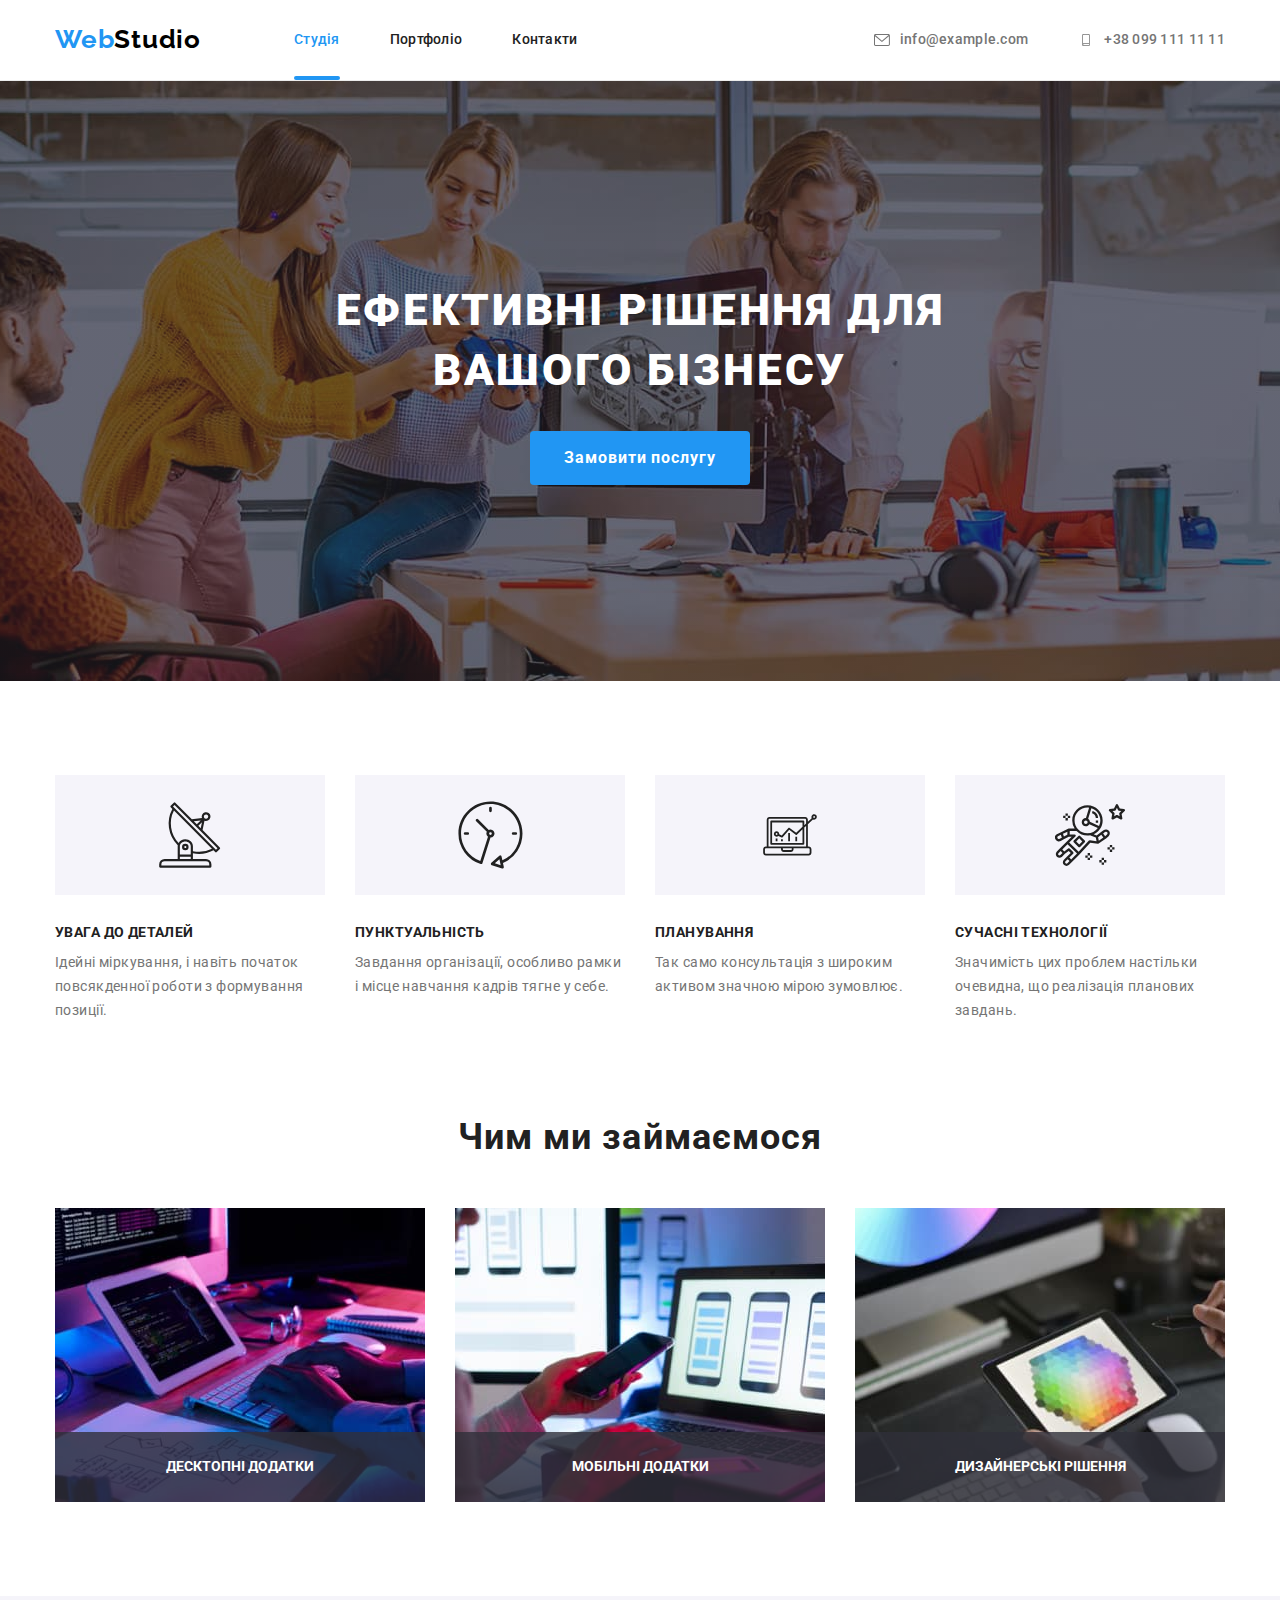
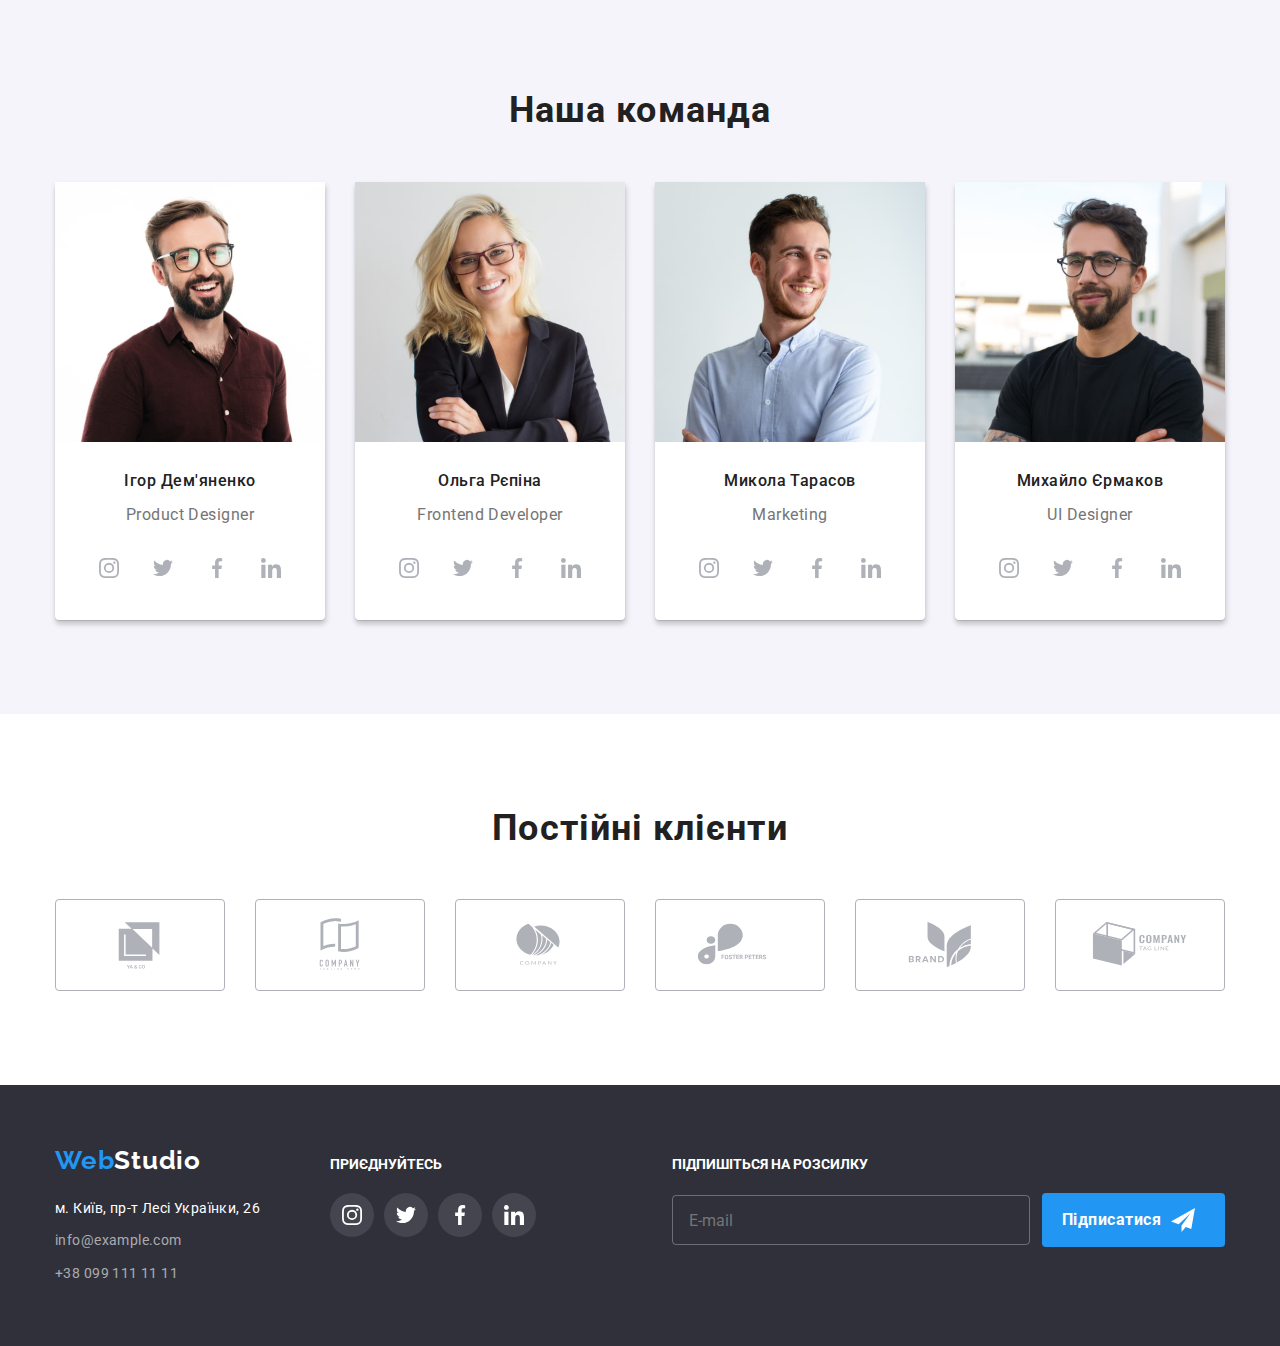
==== commit 85c0c016: "post-fixing" ====
--- a/index.html
+++ b/index.html
@@ -22,28 +22,28 @@
 		<header class="header">
 			<div class="container header__container">
 				<a href="./index.html" class="logo link">
-					<span class="header__logo logo">Web</span><span class="header__logo--part logo">Studio</span>
+					<span class="logo">Web</span><span class="logo__part logo">Studio</span>
 				</a>
 
 				<nav class="navigation header__navigation">
 					<ul class="navigation__list list">
-						<li class="navigation__item"><a href="./index.html" class="navigation__link current link">Студія</a></li>
+						<li class="navigation__item"><a href="./index.html" class="navigation__link navigation__link--current link">Студія</a></li>
 						<li class="navigation__item"><a href="./portfolio.html" class="navigation__link link">Портфоліо</a></li>
 						<li class="navigation__item"><a href="/" class="navigation__link link">Контакти</a></li>
 					</ul>
 				</nav>
 				<ul class="list connect header__connect">
-					<li>
-						<a href="mailto:info@example.com" class="connect__mail link">
-							<svg class="connect__icon--mail" width="16" height="12">
+					<li class="header__item">
+						<a href="mailto:info@example.com" class="header__link link">
+							<svg class="header__icon" width="16" height="12">
 								<use href="./images/symbol-defs.svg#icon-envelope"></use>
 							</svg>
 							info@example.com
 						</a>
 					</li>
-					<li class="header__connect--tel">
-						<a href="tel:+380991111111" class="connect__tel link">
-							<svg class="connect__icon--tel" width="10" height="16">
+					<li class="header__item">
+						<a href="tel:+380991111111" class="header__link link">
+							<svg class="header__icon" width="10" height="16">
 								<use href="./images/symbol-defs.svg#icon-header-smartphone"></use>
 							</svg>
 							+38 099 111 11 11
@@ -63,14 +63,14 @@
 			<section class="section">
 				<div class="container">
 					<h2 class="visually__hidden">Наші переваги</h2>
-					<ul class="advantage advantage__list list">
+					<ul class="advantage list">
 						<li class="advantage__item">
 							<div class="advantage__logo">
 								<svg class="advantage__icon" width="65.32" height="70">
 									<use href="./images/symbol-defs.svg#icon-antenna"></use>
 								</svg>
 							</div>
-							<h3 class="advantage__title advantage__position ">УВАГА ДО ДЕТАЛЕЙ</h3>
+							<h3 class="advantage__title">УВАГА ДО ДЕТАЛЕЙ</h3>
 							<p class="advantage__text">Ідейні міркування, і навіть початок повсякденної роботи з формування позиції.</p>
 						</li>
 						<li class="advantage__item">
@@ -103,10 +103,10 @@
 					</ul>
 				</div>
 			</section>
-			<section class="section services__section">
+			<section class="section section__no-padding-top">
 				<div class="container">
-					<h2 class="services services__title">Чим ми займаємося</h2>
-					<ul class="services__list list">
+					<h2 class="section__title">Чим ми займаємося</h2>
+					<ul class="services list">
 						<li class="services__item">
 							<div class="services__thumb">
 								<img src="images/img(1).jpg" alt="development" width="370" />
@@ -131,40 +131,40 @@
 				</div>
 			</section>
 			<!--Team-->
-			<section class="team section">
+			<section class="section section__other--background">
 				<div class="container">
-					<h2 class="team__title team__place">Наша команда</h2>
-					<ul class="team__list list">
+					<h2 class="section__title">Наша команда</h2>
+					<ul class="team list">
 						<li class="team__item">
 							<img src="images/img(4).jpg" alt="igor-demianenko" width="270" />
 							<div class="team__container">
-								<h3 class="team__member">Ігор Дем'яненко</h3>
+								<h3 class="team__title">Ігор Дем'яненко</h3>
 								<p class="team__text">Product Designer</p>
-								<ul class="team__soc list">
-									<li>
-										<a href="" class="team__link link">
-											<svg class="team__icon" width="20" height="20">
+								<ul class="socials list">
+									<li class="socials__item">
+										<a href="" class="socials__link link">
+											<svg class="socials__icon" width="20" height="20">
 												<use href="./images/symbol-defs.svg#icon-instagram"></use>
 											</svg>
 										</a>
 									</li>
-									<li>
-										<a href="" class="team__link link">
-											<svg class="team__icon" width="20" height="20">
+									<li class="socials__item">
+										<a href="" class="socials__link link">
+											<svg class="socials__icon" width="20" height="20">
 												<use href="./images/symbol-defs.svg#icon-twitter"></use>
 											</svg>
 										</a>
 									</li>
-									<li>
-										<a href="" class="team__link link">
-											<svg class="team__icon" width="20" height="20">
+									<li class="socials__item">
+										<a href="" class="socials__link link">
+											<svg class="socials__icon" width="20" height="20">
 												<use href="./images/symbol-defs.svg#icon-facebook"></use>
 											</svg>
 										</a>
 									</li>
-									<li>
-										<a href="" class="team__link link">
-											<svg class="team__icon" width="20" height="20">
+									<li class="socials__item">
+										<a href="" class="socials__link link">
+											<svg class="socials__icon" width="20" height="20">
 												<use href="./images/symbol-defs.svg#icon-linkedin"></use>
 											</svg>
 										</a>
@@ -175,33 +175,33 @@
 						<li class="team__item">
 							<img src="images/img(5).jpg" alt="olga-repina" width="270" />
 							<div class="team__container">
-								<h3 class="team__member">Ольга Рєпіна</h3>
+								<h3 class="team__title">Ольга Рєпіна</h3>
 								<p class="team__text">Frontend Developer</p>
-								<ul class="team__soc list">
-									<li>
-										<a href="" class="team__link link">
-											<svg class="team__icon" width="20" height="20">
+								<ul class="socials list">
+									<li class="socials__item">
+										<a href="" class="socials__link link">
+											<svg class="socials__icon" width="20" height="20">
 												<use href="./images/symbol-defs.svg#icon-instagram"></use>
 											</svg>
 										</a>
 									</li>
-									<li>
-										<a href="" class="team__link link">
-											<svg class="team__icon" width="20" height="20">
+									<li class="socials__item">
+										<a href="" class="socials__link link">
+											<svg class="socials__icon" width="20" height="20">
 												<use href="./images/symbol-defs.svg#icon-twitter"></use>
 											</svg>
 										</a>
 									</li>
-									<li>
-										<a href="" class="team__link link">
-											<svg class="team__icon" width="20" height="20">
+									<li class="socials__item">
+										<a href="" class="socials__link link">
+											<svg class="socials__icon" width="20" height="20">
 												<use href="./images/symbol-defs.svg#icon-facebook"></use>
 											</svg>
 										</a>
 									</li>
-									<li>
-										<a href="" class="team__link link">
-											<svg class="team__icon" width="20" height="20">
+									<li class="socials__item">
+										<a href="" class="socials__link link">
+											<svg class="socials__icon" width="20" height="20">
 												<use href="./images/symbol-defs.svg#icon-linkedin"></use>
 											</svg>
 										</a>
@@ -212,33 +212,33 @@
 						<li class="team__item">
 							<img src="images/img(6).jpg" alt="nikolay-tarasov" width="270" />
 							<div class="team__container">
-								<h3 class="team__member">Микола Тарасов</h3>
+								<h3 class="team__title">Микола Тарасов</h3>
 								<p class="team__text">Marketing</p>
-								<ul class="team__soc list">
-									<li>
-										<a href="" class="team__link link">
-											<svg class="team__icon" width="20" height="20">
+								<ul class="socials list">
+									<li class="socials__item">
+										<a href="" class="socials__link link">
+											<svg class="socials__icon" width="20" height="20">
 												<use href="./images/symbol-defs.svg#icon-instagram"></use>
 											</svg>
 										</a>
 									</li>
-									<li>
-										<a href="" class="team__link link">
-											<svg class="team__icon" width="20" height="20">
+									<li class="socials__item">
+										<a href="" class="socials__link link">
+											<svg class="socials__icon" width="20" height="20">
 												<use href="./images/symbol-defs.svg#icon-twitter"></use>
 											</svg>
 										</a>
 									</li>
-									<li>
-										<a href="" class="team__link link">
-											<svg class="team__icon" width="20" height="20">
+									<li class="socials__item">
+										<a href="" class="socials__link link">
+											<svg class="socials__icon" width="20" height="20">
 												<use href="./images/symbol-defs.svg#icon-facebook"></use>
 											</svg>
 										</a>
 									</li>
-									<li>
-										<a href="" class="team__link link">
-											<svg class="team__icon" width="20" height="20">
+									<li class="socials__item">
+										<a href="" class="socials__link link">
+											<svg class="socials__icon" width="20" height="20">
 												<use href="./images/symbol-defs.svg#icon-linkedin"></use>
 											</svg>
 										</a>
@@ -249,33 +249,33 @@
 						<li class="team__item">
 							<img src="images/img(7).jpg" alt="michail-ermakov" width="270" />
 							<div class="team__container">
-								<h3 class="team__member">Михайло Єрмаков</h3>
+								<h3 class="team__title">Михайло Єрмаков</h3>
 								<p class="team__text">UI Designer</p>
-								<ul class="team__soc list">
-									<li>
-										<a href="" class="team__link link">
-											<svg class="team__icon" width="20" height="20">
+								<ul class="socials list">
+									<li class="socials__item">
+										<a href="" class="socials__link link">
+											<svg class="socials__icon" width="20" height="20">
 												<use href="./images/symbol-defs.svg#icon-instagram"></use>
 											</svg>
 										</a>
 									</li>
-									<li>
-										<a href="" class="team__link link">
-											<svg class="team__icon" width="20" height="20">
+									<li class="socials__item">
+										<a href="" class="socials__link link">
+											<svg class="socials__icon" width="20" height="20">
 												<use href="./images/symbol-defs.svg#icon-twitter"></use>
 											</svg>
 										</a>
 									</li>
-									<li>
-										<a href="" class="team__link link">
-											<svg class="team__icon" width="20" height="20">
+									<li class="socials__item">
+										<a href="" class="socials__link link">
+											<svg class="socials__icon" width="20" height="20">
 												<use href="./images/symbol-defs.svg#icon-facebook"></use>
 											</svg>
 										</a>
 									</li>
-									<li>
-										<a href="" class="team__link link">
-											<svg class="team__icon" width="20" height="20">
+									<li class="socials__item">
+										<a href="" class="socials__link link">
+											<svg class="socials__icon" width="20" height="20">
 												<use href="./images/symbol-defs.svg#icon-linkedin"></use>
 											</svg>
 										</a>
@@ -286,10 +286,10 @@
 					</ul>
 				</div>
 			</section>
-			<section class="clients section">
+			<section class="section">
 				<div class="container">
-					<h2 class="clients__title clients__place">Постійні клієнти</h2>
-					<ul class="clients__list list">
+					<h2 class="section__title">Постійні клієнти</h2>
+					<ul class="clients list">
 						<li class="clients__item">
 							<a class="clients__link" href="">
 								<svg class="clients__icon" width="106" height="60">
@@ -396,14 +396,14 @@
 						</li>
 					</ul>
 				</div>
-				<div class="footer-form">
-					<p class="footer-form-title">ПІДПИШІТЬСЯ НА РОЗСИЛКУ</p>
-					<form class="online-form">
+				<div class="form footer__form">
+					<p class="form__title">ПІДПИШІТЬСЯ НА РОЗСИЛКУ</p>
+					<form class="form__online">
 						<label for="online-name"></label>
 						<input class="online-input" type="email" id="online-name" placeholder="E-mail" />
-						<button type="submit" class="online-btn">
+						<button type="submit" class="footer__btn">
 							Підписатися
-							<svg class="btn-icon" width="24" height="24">
+							<svg class="btn__icon" width="24" height="24">
 								<use href="./images/symbol-defs.svg#icon-icon-send"></use>
 							</svg>
 						</button>
@@ -413,59 +413,59 @@
 		</footer>
 		<div class="backdrop is-hidden" data-modal>
 			<div class="modal">
-				<button type="button" data-modal-close class="modal-close">
-					<svg class="modal-close-icon" width="11" height="11">
+				<button type="button" data-modal-close class="modal__close">
+					<svg class="modal__close-icon" width="11" height="11">
 						<use href="./images/symbol-defs.svg#icon-close-black-18dp-2-1-1"></use>
 					</svg>
 				</button>
-				<p class="modal-title">Залиште свої дані, ми вам передзвонимо</p>
-				<form class="modal-form">
-					<div class="modal-field">
-						<label class="form-text" for="user-name">Ім'я</label>
-						<div class="input-wrap">
-							<input type="text" name="user-name" id="user-name" class="modal-input" />
-							<svg class="input-icon" width="18" height="18">
+				<p class="modal__title">Залиште свої дані, ми вам передзвонимо</p>
+				<form>
+					<div class="modal__field">
+						<label class="modal__text-form " for="user-name">Ім'я</label>
+						<div class="modal__wrap">
+							<input type="text" name="user-name" id="user-name" class="modal__input" />
+							<svg class="modal__icon-input" width="18" height="18">
 								<use href="./images/symbol-defs.svg#icon-person-black-18dp-1"></use>
 							</svg>
 						</div>
 					</div>
-					<div class="modal-field">
-						<label class="form-text" for="user-tel">Телефон</label>
-						<div class="input-wrap">
-							<input type="tel" name="user-tel" id="user-tel" class="modal-input" />
-							<svg class="input-icon" width="18" height="18">
+					<div class="modal__field">
+						<label class="modal__text-form " for="user-tel">Телефон</label>
+						<div class="modal__wrap">
+							<input type="tel" name="user-tel" id="user-tel" class="modal__input" />
+							<svg class="modal__icon-input" width="18" height="18">
 								<use href="./images/symbol-defs.svg#icon-phone-black-18dp-1"></use>
 							</svg>
 						</div>
 					</div>
-					<div class="modal-field">
-						<label class="form-text" for="user-email">Пошта</label>
-						<div class="input-wrap">
-							<input type="email" name="user-email" id="user-email" class="modal-input" />
-							<svg class="input-icon" width="18" height="18">
+					<div class="modal__field">
+						<label class="modal__text-form " for="user-email">Пошта</label>
+						<div class="modal__wrap">
+							<input type="email" name="user-email" id="user-email" class="modal__input" />
+							<svg class="modal__icon-input" width="18" height="18">
 								<use href="./images/symbol-defs.svg#icon-email-black-18dp-1"></use>
 							</svg>
 						</div>
 					</div>
 
-					<div class="modal-text-field">
-						<label class="form-text" for="user-text">Коментар</label>
-						<textarea class="modal-text" name="user-text" id="user-text" placeholder="Введіть текст"></textarea>
+					<div class="modal__field-text">
+						<label class="modal__text-form " for="user-text">Коментар</label>
+						<textarea class="modal__text" name="user-text" id="user-text" placeholder="Введіть текст"></textarea>
 					</div>
 					<div class="policy">
-						<input class="modal-check visually-hidden" type="checkbox" name="policy" id="policy" value="true" />
-						<label class="policy-text" for="policy">
+						<input class="modal__check visually__hidden" type="checkbox" name="policy" id="policy" value="true" />
+						<label class="policy__text" for="policy">
 							<span>
-								<svg class="check-icon" width="16" height="15">
+								<svg class="modal__icon-check" width="16" height="15">
 									<use href="./images/symbol-defs.svg#icon-Vector"></use>
 								</svg>
 							</span>
 							Погоджуюся з розсилкою та приймаю
-							<a href="" class="policy-agreement">Умови договору</a>
+							<a href="" class="policy__agreement">Умови договору</a>
 						</label>
 					</div>
 
-					<button type="submit" class="modal-button">Відправити</button>
+					<button type="submit" class="modal__btn">Відправити</button>
 				</form>
 			</div>
 		</div>
--- a/css/main.min.css
+++ b/css/main.min.css
@@ -1 +1 @@
-body{font-family:"roboto",sans-serif;color:var(--primary-text-color)}.link{text-decoration:none}.list{list-style:none}ul,p,h1,h2,h3,h4,h5,h6{margin:0;padding:0px}:root{--primary-text-color: #757575;--primary-title-color: #212121;--accent-color: #2196f3}.visually__hidden{position:absolute;width:1px;height:1px;margin:-1px;border:0;padding:0;white-space:nowrap;clip-path:inset(100%);clip:rect(0 0 0 0);overflow:hidden}.header{border-bottom:1px solid #ececec}.logo{font-family:"Raleway",sans-serif;font-size:26px;line-height:1.2;font-weight:700;letter-spacing:.03em}.header__logo{color:var(--accent-color)}.header__logo--part{color:#000}.navigation{color:var(--primary-title-color);font-size:14px;line-height:1.14;font-weight:500;letter-spacing:.02em}.header__navigation{margin-left:93px}.navigation__list{display:flex}.navigation__item{margin-right:50px}.navigation__item:last-child{margin-right:0px}.header__container{display:flex;align-items:center;padding-top:24px;padding-bottom:25px}.header__connect{display:flex;margin-left:auto}.header__connect--tel{margin-left:50px}.navigation__link{color:var(--primary-title-color);font-size:14px;line-height:1.14;font-weight:500;letter-spacing:.02em;transition-property:color;transition-duration:250ms;transition-timing-function:cubic-bezier(0.4, 0, 0.2, 1);padding-top:32px;padding-bottom:32px}.navigation__link:hover,.navigation__link:focus{color:var(--accent-color)}.current{color:var(--accent-color);position:relative}.current::after{position:absolute;display:block;content:"";background-color:var(--accent-color);width:100%;height:4px;border-radius:2px;left:0;bottom:-1px}.current::after{content:"";background-color:var(--accent-color)}.connect__mail,.connect__tel{display:flex;align-items:center;color:var(--primary-text-color);font-size:14px;line-height:1.14;font-weight:500;letter-spacing:.02em;transition-property:color;transition-duration:250ms;transition-timing-function:cubic-bezier(0.4, 0, 0.2, 1)}.connect__mail .header-tel:hover,.connect__mail:focus,.connect__mail:hover,.connect__tel .header-tel:hover,.connect__tel:focus,.connect__tel:hover{color:var(--accent-color)}.connect__icon--mail{fill:#757575;width:16px;height:12px;background-color:#fff;margin-right:10px;transition-property:fill;transition-duration:250ms;transition-timing-function:cubic-bezier(0.4, 0, 0.2, 1)}.header-mail:hover .connect__icon--mail,.header-mail:focus .connect__icon--mail{fill:#2196f3}.connect__icon--tel{fill:#757575;width:10px;height:16px;background-color:#fff;margin-right:10px;transition-property:fill;transition-duration:250ms;transition-timing-function:cubic-bezier(0.4, 0, 0.2, 1)}.header-tel:hover .connect__icon--tel,.header-tel:focus .connect__icon--tel{fill:#2196f3}.section{padding:94px 0px}.bunner{max-width:1600px;height:600px;margin-left:auto;margin-right:auto;background-image:linear-gradient(rgba(47, 48, 58, 0.4), rgba(47, 48, 58, 0.4)),url(../images/hero.jpg);background-repeat:no-repeat;background-position:center;background-size:cover;background-color:#2f303a;padding-top:200px;padding-bottom:200px}.bunner__title{margin-left:auto;margin-right:auto;max-width:696px;font-size:44px;line-height:1.36;font-weight:900;letter-spacing:.06em;text-align:center;text-transform:uppercase;color:#fff}.advantage__list{display:flex;padding:0px 0px}.advantage__item{margin-right:30px;width:270px}.advantage__item:last-child{margin-right:0px}.advantage__title{color:var(--primary-title-color);font-size:14px;line-height:1.14;font-weight:700;letter-spacing:.03em;text-transform:uppercase}.advantage__logo{display:flex;align-items:center;justify-content:center;width:270px;height:120px;background-color:#f5f4fa;margin-bottom:30px}.advantage__icon{fill:#212121}.advantage__position{margin-bottom:10px}.advantage__text{color:var(--primary-text-color);font-size:14px;line-height:1.7;letter-spacing:.03em}.services__section{padding-top:0px}.services{color:var(--primary-title-color);font-size:36px;line-height:1.16;font-weight:700;letter-spacing:.03em;text-align:center}.services__title{margin-bottom:50px}img{display:block;max-width:100%;height:auto}.services__thumb{position:relative}.services__list{display:flex;padding-left:0px}.services__item{margin-right:30px}.services__item:last-child{margin-right:0px}.services__text{position:absolute;display:flex;align-items:center;justify-content:center;bottom:0;color:#fff;width:100%;height:70px;font-size:14px;line-height:1.4;font-weight:700;background-color:rgba(47,48,58,.8)}.footer{background-color:#2f303a}.footer__position{padding-top:60px;padding-bottom:60px}.footer__container{display:flex;align-items:baseline}.footer__logo{font-family:"Raleway",sans-serif;font-size:26px;line-height:1.2;font-weight:700;letter-spacing:.03em;color:var(--accent-color)}.footer__logo-box{display:block;margin-bottom:20px}.footer__contacts{margin-bottom:9px}.footer__contacts:last-child{margin-bottom:0px}.footer__logo-part{color:#fff}.footer__location{font-style:normal;font-size:14px;line-height:1.7;letter-spacing:.03em;color:#fff}.footer__mail,.footer__tel{font-style:normal;font-size:14px;line-height:1.7;letter-spacing:.03em;color:rgba(255,255,255,.6)}.footer__title{margin-bottom:20px;display:block;font-style:normal;font-size:14px;font-weight:700;color:#fff}.footer__link{display:flex;align-items:center;justify-content:center;width:44px;height:44px;border-radius:50%;background-color:rgba(255,255,255,.1);transition-property:background-color;transition-duration:250ms;transition-timing-function:cubic-bezier(0.4, 0, 0.2, 1)}.footer__link:hover,.footer__link:focus{background-color:#2196f3}.footer__icon{fill:#fff;transition-property:fill;transition-duration:250ms;transition-timing-function:cubic-bezier(0.4, 0, 0.2, 1)}.footer__soc-list{display:flex;gap:10px}.footer__soc{margin-left:70px}.backdrop{position:fixed;top:0;left:0;width:100%;height:100%;border-radius:4px;background-color:rgba(0,0,0,.2);transition-property:opacity;transition-duration:500ms;transition-timing-function:cubic-bezier(0.4, 0, 0.2, 1)}.backdrop.is-hidden{opacity:0;pointer-events:none}.modal{position:absolute;top:50%;left:50%;transform:translate(-50%, -50%);width:528px;height:581px;background-color:#fff;padding:40px}.modal-close{position:absolute;display:flex;justify-content:center;align-items:center;width:30px;height:30px;border:1px solid rgba(0,0,0,.1);border-radius:50%;background-color:#fff;margin:0px;right:8px;top:8px}.modal-title{text-align:center;font-size:20px;color:#212121;font-weight:700;line-height:1.17;margin-bottom:12px}.modal-close:hover,.modal-close:focus{cursor:pointer}.modal-close:hover .modal-close-icon,.modal-close:focus .modal-close-icon{fill:var(--accent-color)}.input-icon{position:absolute;left:15px;top:50%;transform:translateY(-50%);transition-property:fill;transition-duration:250ms;transition-timing-function:cubic-bezier(0.4, 0, 0.2, 1)}.input-wrap{position:relative}.modal-input{width:100%;height:40px;border:1px solid rgba(33,33,33,.2);border-radius:4px;padding-left:42px;color:#000;outline:none;transition-property:border-color;transition-duration:250ms;transition-timing-function:cubic-bezier(0.4, 0, 0.2, 1)}.modal-input:hover,.modal-input:focus,.modal-text:hover,.modal-text:focus{cursor:pointer;border-color:#2196f3}.modal-input:hover+.input-icon,.modal-input:focus+.input-icon{fill:#2196f3}.modal-field{margin-bottom:10px}.modal-text-field{margin-bottom:0px}.modal-text{width:448px;height:120px;border:1px solid rgba(33,33,33,.2);outline:none;resize:none;padding:12px}.form-text{display:block;font-size:12px;font-weight:400px;line-height:1.16;color:#757575;margin-bottom:4px}.policy{margin-top:20px;margin-bottom:30px}.policy-agreement{color:#2196f3;margin-left:5px}.policy-agreement:hover,.policy-agreement:hover{cursor:pointer}.policy-text{display:flex;align-items:center;justify-content:center;font-size:14px;font-weight:400px;line-height:1.71;color:#757575}.policy-text span{display:flex;align-items:center;justify-content:center;font-size:14px;font-weight:400px;line-height:1.71;color:#757575;border-radius:2px;margin-right:9px;border:1px solid #212121}.check-icon{fill:rgba(0,0,0,0)}.modal-check:checked+.policy-text span{background-color:var(--accent-color);border:none}.modal-check:focus+.policy-text span{border-color:#2196f3}.modal-check:checked+.policy-text .check-icon{fill:#fff;opacity:1}.modal-button{display:block;box-sizing:border-box;align-items:center;text-align:center;padding:10px 52px;margin-left:auto;margin-right:auto;border-radius:4px;border-color:rgba(0,0,0,0);font-family:inherit;color:#fff;background-color:var(--accent-color);font-weight:700px;font-size:16px;line-height:1.87;letter-spacing:.06em;transition-property:box-shadow;transition-duration:250ms;transition-timing-function:cubic-bezier(0.4, 0, 0.2, 1)}.modal-button:hover,.modal-button:focus{cursor:pointer;box-shadow:0px 1px 1px rgba(0,0,0,.12),0px 4px 4px rgba(0,0,0,.06),1px 4px 6px rgba(0,0,0,.16)}.section{background-color:#f5f4fa}.team__title{color:var(--primary-title-color);font-size:36px;line-height:1.16;font-weight:700;letter-spacing:.03em;text-align:center}.team__place{margin-bottom:50px}.team__list{display:flex}.team__item{margin-right:30px;background-color:#fff;box-shadow:0px 1px 1px rgba(0,0,0,.12),0px 4px 4px rgba(0,0,0,.06),1px 4px 6px rgba(0,0,0,.16);border-radius:0px 0px 4px 4px}.team__item:last-child{margin-right:0px}.team__member{color:var(--primary-title-color);font-size:16px;line-height:1.18;font-weight:500;letter-spacing:.03em;text-align:center;margin-bottom:10px}.team__text{font-size:16px;line-height:1.8;letter-spacing:.03em;color:var(--primary-text-color);text-align:center;margin-bottom:16px}.team__container{padding-top:30px;padding-bottom:30px}.team__soc{display:flex;justify-content:center;gap:10px}.team__link{display:flex;align-items:center;justify-content:center;width:44px;height:44px;border-radius:50%;background-color:#fff;transition:background-color 250ms cubic-bezier(0.4, 0, 0.2, 1)}.team__link:hover,.team__link:focus{background-color:#2196f3}.team__icon{fill:#afb1b8;transition-property:fill;transition-duration:250ms;transition-timing-function:cubic-bezier(0.4, 0, 0.2, 1)}.team-soc-link:hover .team__icon,.team-soc-link:focus .team__icon{fill:#fff}.clients__title{color:var(--primary-title-color);font-size:36px;line-height:1.16;font-weight:700;letter-spacing:.03em;text-align:center}.clients__place{margin-bottom:50px}.clients__list{display:flex;align-items:center;justify-content:center}.clients__item{margin-right:30px}.clients__item:last-child{margin-right:0px}.clients__icon{fill:#afb1b8;transition-property:fill;transition-duration:250ms;transition-timing-function:cubic-bezier(0.4, 0, 0.2, 1)}.clients__link:hover .clients__icon,.clients__link:focus .clients__icon{fill:#2196f3}.clients__link{border:1px solid #afb1b8;width:170px;height:92px;display:flex;align-items:center;justify-content:center;border-radius:4px;transition-property:border-color;transition-duration:250ms;transition-timing-function:cubic-bezier(0.4, 0, 0.2, 1)}.clients__link:hover,.clients__link:focus{border-color:#2196f3}.portfolio-list{display:flex;flex-wrap:wrap}.portfolio-thumb-text{position:absolute;top:0;left:0;color:#fff;font-size:18px;line-height:1.55;font-weight:400;background-color:rgba(33,150,243,.9);height:100%;padding:63px 24px;transform:translateY(100%);transition-property:transform;transition-duration:250ms;transition-timing-function:cubic-bezier(0.4, 0, 0.2, 1)}.portfolio-thumb-card{position:relative;overflow:hidden}.portfolio-element{width:370px;margin-right:30px;margin-bottom:30px}.project-link:hover .portfolio-thumb-text{transform:translateY(0)}.project-link:focus .portfolio-thumb-text{transform:translateY(0)}.portfolio-element:nth-last-child(-n+3){margin-bottom:0px}.portfolio-element:nth-child(3n){margin-right:0px}.project-link{display:block;transition-property:box-shadow;transition-duration:250ms;transition-timing-function:cubic-bezier(0.4, 0, 0.2, 1)}.project-link:hover,.project-link:focus{box-shadow:0px 1px 1px rgba(0,0,0,.12),0px 4px 4px rgba(0,0,0,.06),1px 4px 6px rgba(0,0,0,.16)}.portfolio-examples-title{margin-bottom:4px;color:var(--primary-title-color);font-size:18px;line-height:2;font-weight:700;letter-spacing:.06em}.portfolio-examples-text{color:var(--primary-text-color);font-size:16px;line-height:1.87;letter-spacing:.03em}.portfolio-examples-container{padding:20px 24px 20px 24px;border:1px solid #eee}.btn{font-size:16px;line-height:1.87;font-weight:696;letter-spacing:.06em;display:block;box-sizing:border-box;padding:10px 32px;margin:30px auto 0;border-radius:4px;border-color:rgba(0,0,0,0);font-family:inherit;color:#fff;background-color:var(--accent-color);align-items:center;text-align:center}.btn:hover,.btn:focus{cursor:pointer}.modal-button{font-size:16px;line-height:1.87;font-weight:700;letter-spacing:.06em;display:block;box-sizing:border-box;align-items:center;text-align:center;padding:10px 52px;margin-left:auto;margin-right:auto;border-radius:4px;border-color:rgba(0,0,0,0);font-family:inherit;color:#fff;background-color:var(--accent-color);transition-property:box-shadow;transition-duration:250ms;transition-timing-function:cubic-bezier(0.4, 0, 0.2, 1)}.modal-button:hover,.modal-button:focus{cursor:pointer;box-shadow:0px 1px 1px rgba(0,0,0,.12),0px 4px 4px rgba(0,0,0,.06),1px 4px 6px rgba(0,0,0,.16)}.online-btn{display:flex;align-items:center;justify-content:center;font-size:16px;line-height:1.87;font-weight:700;letter-spacing:.03em;border-radius:4px;border-color:rgba(0,0,0,0);padding:10px 28px 10px 18px;margin-left:12px;font-family:inherit;background-color:var(--accent-color);color:#fff;text-align:center;transition-property:background-color,box-shadow,color;transition-duration:250ms;transition-timing-function:cubic-bezier(0.4, 0, 0.2, 1)}.online-btn:hover,.online-btn:focus{cursor:pointer}.btn-icon{fill:#fff;margin-left:10px}.portfolio-btn-main{display:flex;margin-bottom:50px;justify-content:center}.portfolio-btn{font-size:16px;line-height:1.6;font-weight:500;letter-spacing:.03em;border-radius:4px;border-color:rgba(0,0,0,0);padding:6px 22px 6px 22px;font-family:inherit;color:var(--primary-title-color);background-color:#f5f4fa;text-align:center;transition-property:background-color,box-shadow,color;transition-duration:250ms;transition-timing-function:cubic-bezier(0.4, 0, 0.2, 1)}.portfolio-btn:hover,.portfolio-btn:focus{color:#fff;cursor:pointer;background-color:var(--accent-color);display:block;box-shadow:0px 1px 1px rgba(0,0,0,.12),0px 4px 4px rgba(0,0,0,.06),1px 4px 6px rgba(0,0,0,.16)}.portfolio-btn-list{margin-right:8px}.portfolio-btn-list:last-child{margin-right:0px}.online-input{width:358px;height:50px;border:1px solid rgba(255,255,255,.3);border-radius:4px;background-color:rgba(0,0,0,0);padding-left:16px;color:#fff}.online-input::placeholder{width:358px;height:50px}.online-input:hover,.online-input:focus{border-color:var(--accent-color)}.online-input:hover::placeholder,.online-input:focus::placeholder{color:#fff}.footer-form{margin-left:auto}.online-form{display:flex;align-items:center;justify-content:center}.footer-form-title{font-size:14px;line-height:1.14;font-weight:700;color:#fff;margin-bottom:20px}.container{width:1200px;margin-left:auto;margin-right:auto;padding-left:15px;padding-right:15px}/*# sourceMappingURL=main.min.css.map */+body{font-family:"roboto",sans-serif;color:var(--primary-text-color)}.link{text-decoration:none}.list{list-style:none}ul,p,h1,h2,h3,h4,h5,h6{margin:0;padding:0px}:root{--primary-text-color: #757575;--primary-title-color: #212121;--accent-color: #2196f3}.visually__hidden{position:absolute;width:1px;height:1px;margin:-1px;border:0;padding:0;white-space:nowrap;clip-path:inset(100%);clip:rect(0 0 0 0);overflow:hidden}.header{border-bottom:1px solid #ececec}.header__container{display:flex;align-items:center;padding-top:24px;padding-bottom:25px}.logo{font-family:"Raleway",sans-serif;font-size:26px;line-height:1.2;font-weight:700;letter-spacing:.03em;color:var(--accent-color)}.logo__part{color:#000}.navigation{color:var(--primary-title-color);font-size:14px;line-height:1.14;font-weight:500;letter-spacing:.02em}.header__navigation{margin-left:93px}.navigation__list{display:flex}.navigation__item{margin-right:50px}.navigation__item:last-child{margin-right:0px}.header__connect{display:flex;margin-left:auto}.header__link{margin-left:50px}.navigation__link{color:var(--primary-title-color);font-size:14px;line-height:1.14;font-weight:500;letter-spacing:.02em;transition-property:color;transition-duration:250ms;transition-timing-function:cubic-bezier(0.4, 0, 0.2, 1);padding-top:32px;padding-bottom:32px}.navigation__link:hover,.navigation__link:focus{color:var(--accent-color)}.navigation__link--current{color:var(--accent-color);position:relative}.navigation__link--current::after{position:absolute;display:block;content:"";background-color:var(--accent-color);width:100%;height:4px;border-radius:2px;left:0;bottom:-1px}.navigation__link--current::after{content:"";background-color:var(--accent-color)}.header__link{display:flex;align-items:center;color:var(--primary-text-color);font-size:14px;line-height:1.14;font-weight:500;letter-spacing:.02em;transition-property:color;transition-duration:250ms;transition-timing-function:cubic-bezier(0.4, 0, 0.2, 1)}.header__link .header-tel:hover,.header__link:focus,.header__link:hover{color:var(--accent-color)}.header__icon{fill:#757575;width:16px;height:12px;background-color:#fff;margin-right:10px;transition-property:fill;transition-duration:250ms;transition-timing-function:cubic-bezier(0.4, 0, 0.2, 1)}.header-mail:hover .header__icon,.header-mail:focus .header__icon{fill:#2196f3}.bunner{max-width:1600px;height:600px;margin-left:auto;margin-right:auto;background-image:linear-gradient(rgba(47, 48, 58, 0.4), rgba(47, 48, 58, 0.4)),url(../images/hero.jpg);background-repeat:no-repeat;background-position:center;background-size:cover;background-color:#2f303a;padding-top:200px;padding-bottom:200px}.bunner__title{margin-left:auto;margin-right:auto;max-width:696px;font-size:44px;line-height:1.36;font-weight:900;letter-spacing:.06em;text-align:center;text-transform:uppercase;color:#fff}img{display:block;max-width:100%;height:auto}.footer{background-color:#2f303a}.footer__position{padding-top:60px;padding-bottom:60px}.footer__container{display:flex;align-items:baseline}.footer__logo{font-family:"Raleway",sans-serif;font-size:26px;line-height:1.2;font-weight:700;letter-spacing:.03em;color:var(--accent-color)}.footer__logo-box{display:block;margin-bottom:20px}.footer__contacts{margin-bottom:9px}.footer__contacts:last-child{margin-bottom:0px}.footer__logo-part{color:#fff}.footer__location{font-style:normal;font-size:14px;line-height:1.7;letter-spacing:.03em;color:#fff}.footer__mail,.footer__tel{font-style:normal;font-size:14px;line-height:1.7;letter-spacing:.03em;color:rgba(255,255,255,.6)}.footer__title{margin-bottom:20px;display:block;font-style:normal;font-size:14px;font-weight:700;color:#fff}.footer__link{display:flex;align-items:center;justify-content:center;width:44px;height:44px;border-radius:50%;background-color:rgba(255,255,255,.1);transition-property:background-color;transition-duration:250ms;transition-timing-function:cubic-bezier(0.4, 0, 0.2, 1)}.footer__link:hover,.footer__link:focus{background-color:#2196f3}.footer__icon{fill:#fff;transition-property:fill;transition-duration:250ms;transition-timing-function:cubic-bezier(0.4, 0, 0.2, 1)}.footer__soc-list{display:flex;gap:10px}.footer__soc{margin-left:70px}.backdrop{position:fixed;top:0;left:0;width:100%;height:100%;border-radius:4px;background-color:rgba(0,0,0,.2);transition-property:opacity;transition-duration:500ms;transition-timing-function:cubic-bezier(0.4, 0, 0.2, 1)}.backdrop.is-hidden{opacity:0;pointer-events:none}.modal{position:absolute;top:50%;left:50%;transform:translate(-50%, -50%);width:528px;height:581px;background-color:#fff;padding:40px}.modal__close{position:absolute;display:flex;justify-content:center;align-items:center;width:30px;height:30px;border:1px solid rgba(0,0,0,.1);border-radius:50%;background-color:#fff;margin:0px;right:8px;top:8px}.modal__close:hover,.modal__close:focus{cursor:pointer}.modal__title{text-align:center;font-size:20px;color:#212121;font-weight:700;line-height:1.17;margin-bottom:12px}.modal__close:hover .modal__close-icon,.modal__close:focus .modal__close-icon{fill:var(--accent-color)}.modal__icon-input{position:absolute;left:15px;top:50%;transform:translateY(-50%);transition-property:fill;transition-duration:250ms;transition-timing-function:cubic-bezier(0.4, 0, 0.2, 1)}.modal__wrap{position:relative}.modal__input{width:100%;height:40px;border:1px solid rgba(33,33,33,.2);border-radius:4px;padding-left:42px;color:#000;outline:none;transition-property:border-color;transition-duration:250ms;transition-timing-function:cubic-bezier(0.4, 0, 0.2, 1)}.modal__input:hover,.modal__input:focus{cursor:pointer;border-color:#2196f3}.modal__input:hover+.modal__icon-input,.modal__input:focus+.modal__icon-input{fill:#2196f3}.modal__field{margin-bottom:10px}.modal__field-text{margin-bottom:0px}.modal__text{width:448px;height:120px;border:1px solid rgba(33,33,33,.2);outline:none;resize:none;padding:12px}.modal__text:hover,.modal__text:focus{cursor:pointer;border-color:#2196f3}.modal__text-form{display:block;font-size:12px;font-weight:400px;line-height:1.16;color:#757575;margin-bottom:4px}.policy{margin-top:20px;margin-bottom:30px}.policy__agreement{color:#2196f3;margin-left:5px}.policy__agreement:hover,.policy__agreement:hover{cursor:pointer}.policy__text{display:flex;align-items:center;justify-content:center;font-size:14px;font-weight:400px;line-height:1.71;color:#757575}.policy__text span{display:flex;align-items:center;justify-content:center;font-size:14px;font-weight:400px;line-height:1.71;color:#757575;border-radius:2px;margin-right:9px;border:1px solid #212121}.modal__icon-check{fill:rgba(0,0,0,0)}.modal__check:checked+.policy__text span{background-color:var(--accent-color);border:none}.modal__check:focus+.policy__text span{border-color:#2196f3}.modal__check:checked+.policy__text .check-icon{fill:#fff;opacity:1}.section__other--background{background-color:#f5f4fa}.team{display:flex}.team__item{margin-right:30px;background-color:#fff;box-shadow:0px 1px 1px rgba(0,0,0,.12),0px 4px 4px rgba(0,0,0,.06),1px 4px 6px rgba(0,0,0,.16);border-radius:0px 0px 4px 4px}.team__item:last-child{margin-right:0px}.team__title{color:var(--primary-title-color);font-size:16px;line-height:1.18;font-weight:500;letter-spacing:.03em;text-align:center;margin-bottom:10px}.team__text{font-size:16px;line-height:1.8;letter-spacing:.03em;color:var(--primary-text-color);text-align:center;margin-bottom:16px}.team__container{padding-top:30px;padding-bottom:30px}.clients{display:flex;align-items:center;justify-content:center}.clients__item{margin-right:30px}.clients__item:last-child{margin-right:0px}.clients__icon{fill:#afb1b8;transition-property:fill;transition-duration:250ms;transition-timing-function:cubic-bezier(0.4, 0, 0.2, 1)}.clients__link:hover .clients__icon,.clients__link:focus .clients__icon{fill:#2196f3}.clients__link{border:1px solid #afb1b8;width:170px;height:92px;display:flex;align-items:center;justify-content:center;border-radius:4px;transition-property:border-color;transition-duration:250ms;transition-timing-function:cubic-bezier(0.4, 0, 0.2, 1)}.clients__link:hover,.clients__link:focus{border-color:#2196f3}.buttons__list{display:flex;margin-bottom:50px;justify-content:center}.buttons__item{margin-right:8px}.buttons__item:last-child{margin-right:0px}.portfolio__list{display:flex;flex-wrap:wrap}.portfolio__text{position:absolute;top:0;left:0;color:#fff;font-weight:400;font-size:18px;line-height:1.55;background-color:rgba(33,150,243,.9);height:100%;padding:63px 24px;transform:translateY(100%);transition-property:transform;transition-duration:250ms;transition-timing-function:cubic-bezier(0.4, 0, 0.2, 1)}.portfolio__link:hover .portfolio__text{transform:translateY(0)}.portfolio__link:focus .portfolio__text{transform:translateY(0)}.portfolio__thumb{position:relative;overflow:hidden}.portfolio__card{width:370px;margin-right:30px;margin-bottom:30px}.portfolio__card:nth-last-child(-n+3){margin-bottom:0px}.portfolio__card:nth-child(3n){margin-right:0px}.portfolio__link{display:block;transition-property:box-shadow;transition-duration:250ms;transition-timing-function:cubic-bezier(0.4, 0, 0.2, 1)}.portfolio__link:hover,.portfolio__link:focus{box-shadow:0px 1px 1px rgba(0,0,0,.12),0px 4px 4px rgba(0,0,0,.06),1px 4px 6px rgba(0,0,0,.16)}.portfolio__title{margin-bottom:4px;color:var(--primary-title-color);font-size:18px;line-height:2;font-weight:700;letter-spacing:.06em}.portfolio__description{color:var(--primary-text-color);font-size:16px;line-height:1.87;letter-spacing:.03em}.portfolio__container{padding:20px 24px 20px 24px;border:1px solid #eee}.socials{display:flex;justify-content:center;gap:10px}.socials__link{display:flex;align-items:center;justify-content:center;width:44px;height:44px;border-radius:50%;background-color:#fff;transition:background-color 250ms cubic-bezier(0.4, 0, 0.2, 1)}.socials__link:hover,.socials__link:focus{background-color:#2196f3}.socials__icon{fill:#afb1b8;transition-property:fill;transition-duration:250ms;transition-timing-function:cubic-bezier(0.4, 0, 0.2, 1)}.socials__link:hover .socials__icon,.socials__link:focus .socials__icon{fill:#fff}.services__thumb{position:relative}.services{display:flex;padding-left:0px}.services__item{margin-right:30px}.services__item:last-child{margin-right:0px}.services__text{position:absolute;display:flex;align-items:center;justify-content:center;bottom:0;color:#fff;width:100%;height:70px;font-size:14px;line-height:1.4;font-weight:700;background-color:rgba(47,48,58,.8)}.advantage{display:flex;padding:0px 0px}.advantage__item{margin-right:30px;width:270px}.advantage__item:last-child{margin-right:0px}.advantage__title{color:var(--primary-title-color);font-size:14px;line-height:1.14;font-weight:700;letter-spacing:.03em;text-transform:uppercase;margin-bottom:10px}.advantage__logo{display:flex;align-items:center;justify-content:center;width:270px;height:120px;background-color:#f5f4fa;margin-bottom:30px}.advantage__icon{fill:#212121}.advantage__text{color:var(--primary-text-color);font-size:14px;line-height:1.7;letter-spacing:.03em}.btn{font-size:16px;line-height:1.87;font-weight:696;letter-spacing:.06em;display:block;box-sizing:border-box;padding:10px 32px;margin:30px auto 0;border-radius:4px;border-color:rgba(0,0,0,0);font-family:inherit;color:#fff;background-color:var(--accent-color);align-items:center;text-align:center}.btn:hover,.btn:focus{cursor:pointer}.modal__btn{display:block;box-sizing:border-box;align-items:center;text-align:center;padding:10px 52px;margin-left:auto;margin-right:auto;border-radius:4px;border-color:rgba(0,0,0,0);font-family:inherit;color:#fff;background-color:var(--accent-color);font-size:16px;line-height:1.87;font-weight:700;letter-spacing:.06em;transition-property:box-shadow;transition-duration:250ms;transition-timing-function:cubic-bezier(0.4, 0, 0.2, 1)}.modal__btn:hover,.modal__btn:focus{cursor:pointer;box-shadow:0px 1px 1px rgba(0,0,0,.12),0px 4px 4px rgba(0,0,0,.06),1px 4px 6px rgba(0,0,0,.16)}.footer__btn{display:flex;align-items:center;justify-content:center;font-size:16px;line-height:1.87;font-weight:700;letter-spacing:.03em;border-radius:4px;border-color:rgba(0,0,0,0);padding:10px 28px 10px 18px;margin-left:12px;font-family:inherit;background-color:var(--accent-color);color:#fff;text-align:center;transition-property:background-color,box-shadow,color;transition-duration:250ms;transition-timing-function:cubic-bezier(0.4, 0, 0.2, 1)}.footer__btn:hover,.footer__btn:focus{cursor:pointer}.btn__icon{fill:#fff;margin-left:10px}.portfolio__btn{border-radius:4px;border-color:rgba(0,0,0,0);padding:6px 22px 6px 22px;font-family:inherit;color:var(--primary-title-color);background-color:#f5f4fa;font-weight:500;font-size:16px;line-height:1.6;text-align:center;letter-spacing:.03em;transition-property:background-color,box-shadow,color;transition-duration:250ms;transition-timing-function:cubic-bezier(0.4, 0, 0.2, 1)}.portfolio__btn:hover,.portfolio__btn:focus{color:#fff;cursor:pointer;background-color:var(--accent-color);display:block;box-shadow:0px 1px 1px rgba(0,0,0,.12),0px 4px 4px rgba(0,0,0,.06),1px 4px 6px rgba(0,0,0,.16)}.online-input{width:358px;height:50px;border:1px solid rgba(255,255,255,.3);border-radius:4px;background-color:rgba(0,0,0,0);padding-left:16px;color:#fff}.online-input::placeholder{width:358px;height:50px}.online-input:hover,.online-input:focus{border-color:var(--accent-color)}.online-input:hover::placeholder,.online-input:focus::placeholder{color:#fff}.footer__form{margin-left:auto}.form__online{display:flex;align-items:center;justify-content:center}.form__title{color:#fff;font-weight:700;font-size:14px;line-height:1.14;margin-bottom:20px}.container{width:1200px;margin-left:auto;margin-right:auto;padding-left:15px;padding-right:15px}.section{padding:94px 0px}.section__no-padding-top{padding-top:0px}.section__title{color:var(--primary-title-color);font-size:36px;line-height:1.16;font-weight:700;letter-spacing:.03em;text-align:center;margin-bottom:50px}/*# sourceMappingURL=main.min.css.map */